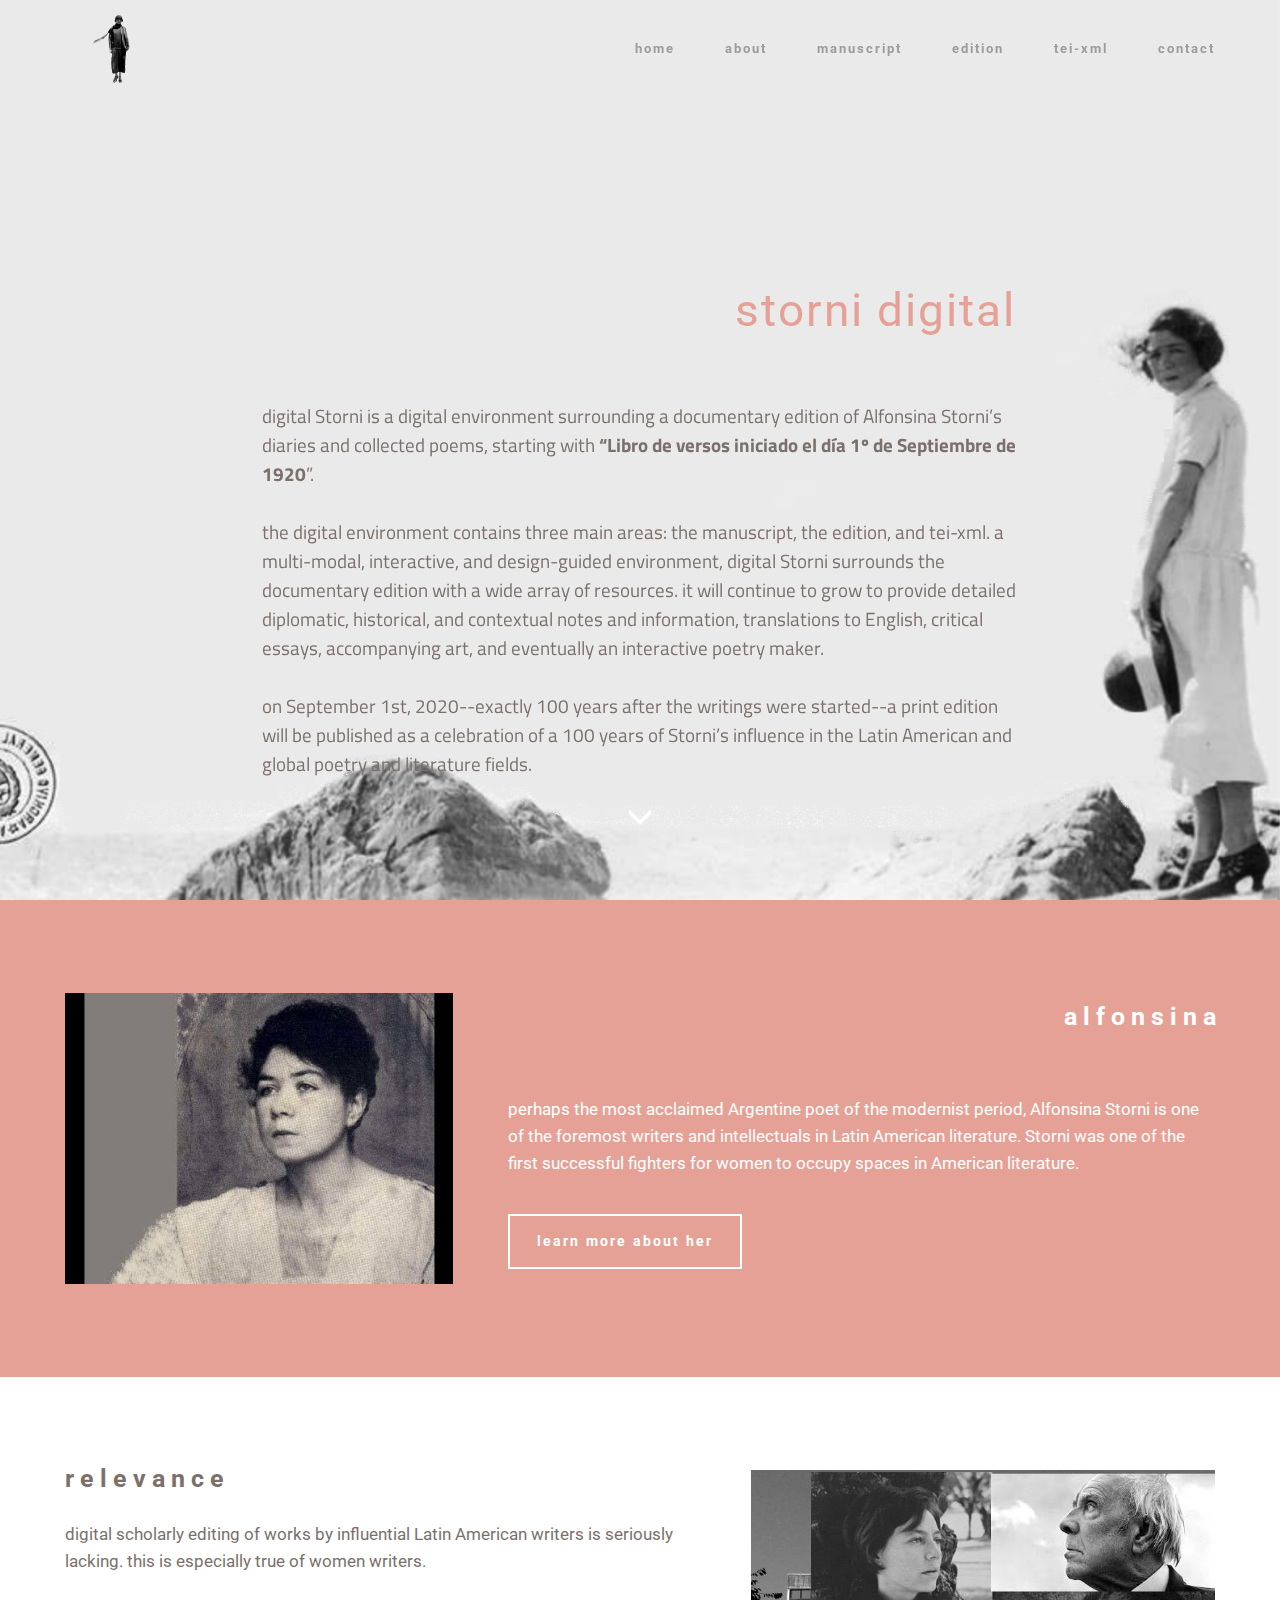
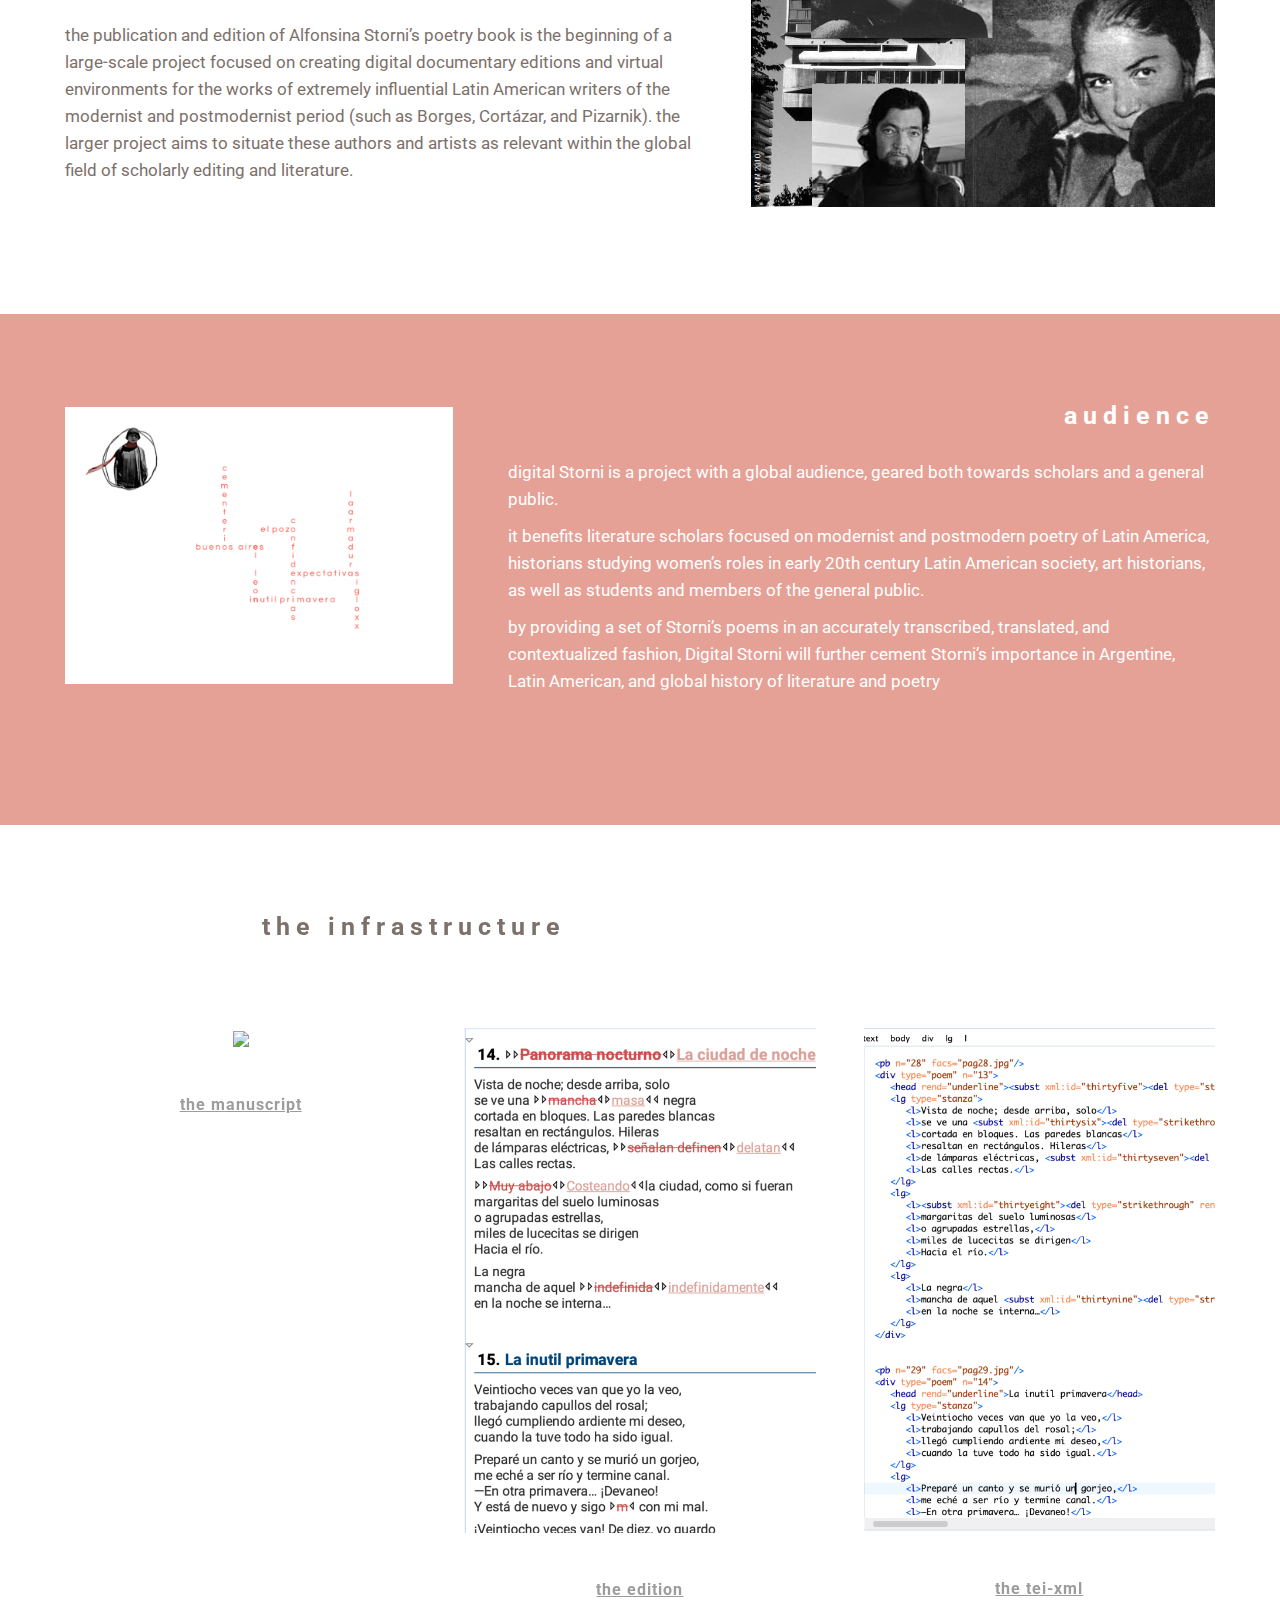
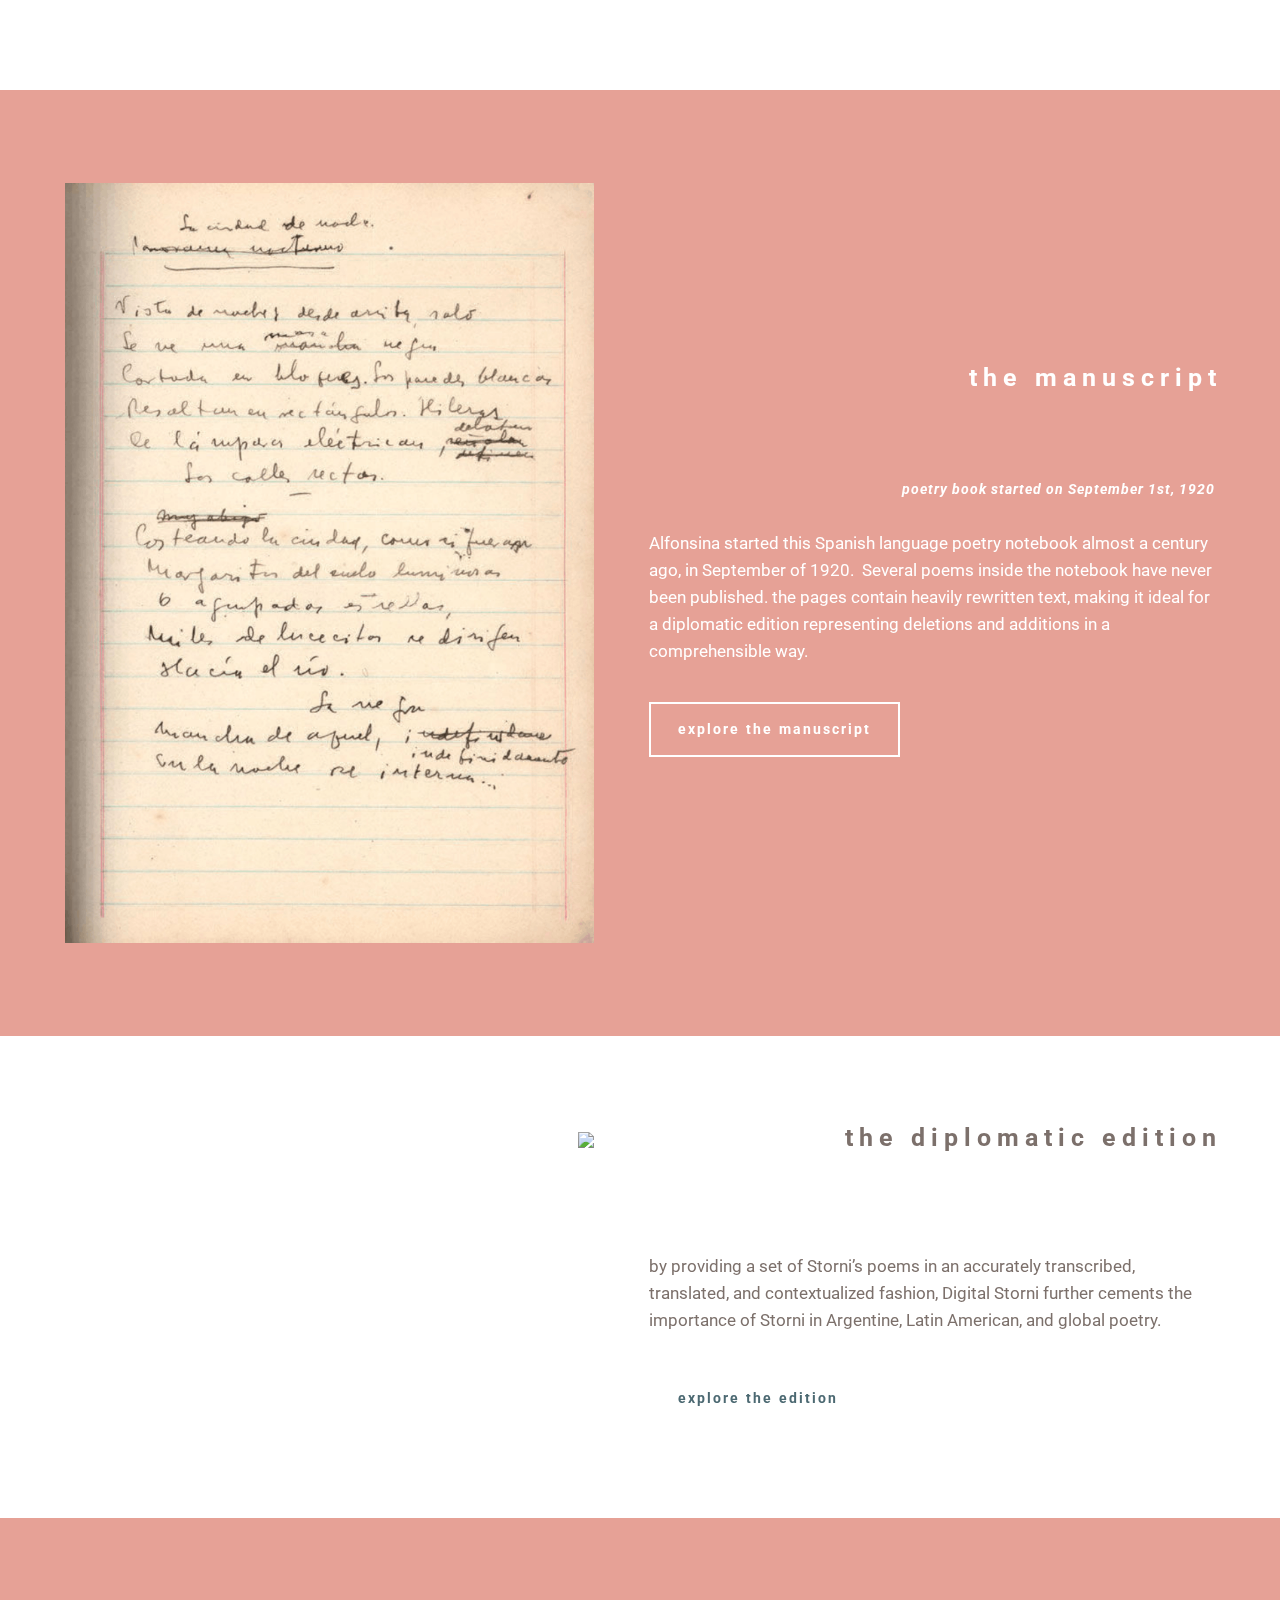
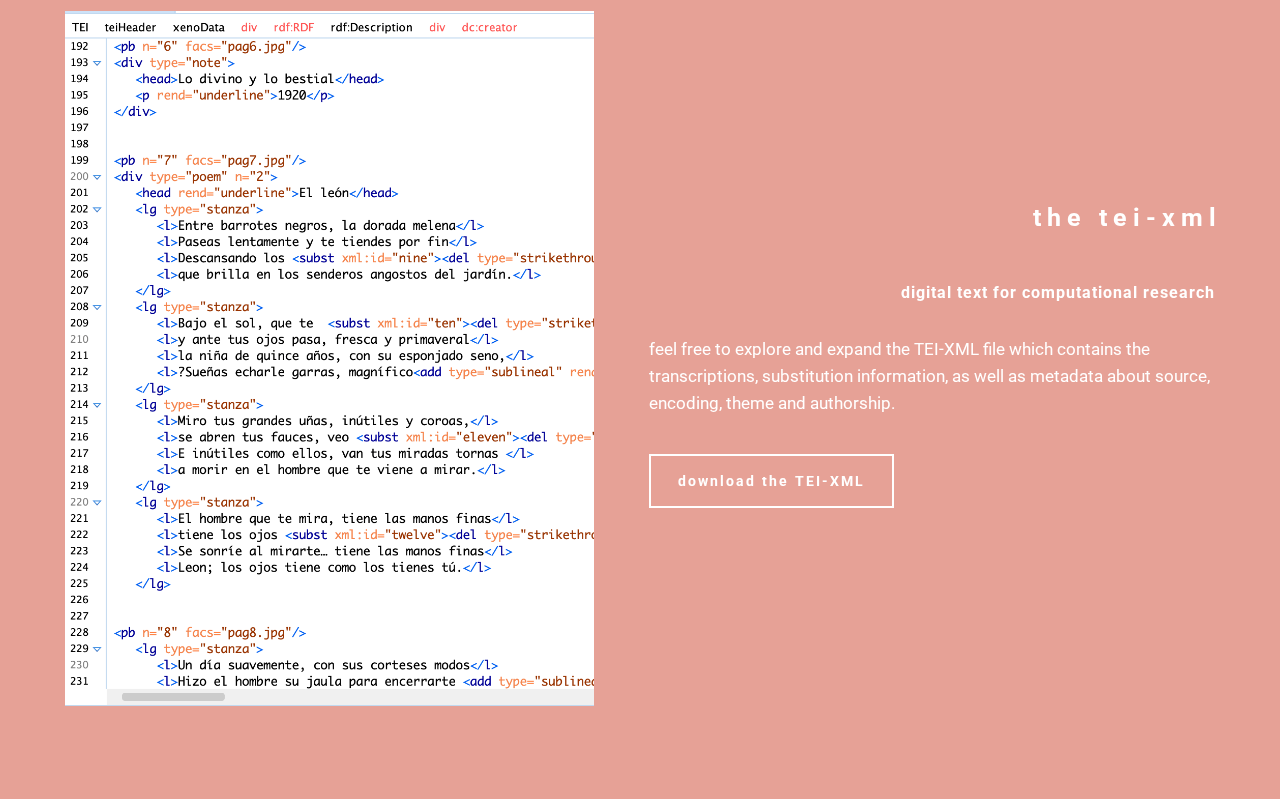
==== about.html @ 8b28a8a0 "create github pages" ====
<!DOCTYPE html>
<html  >
<head>
  <!-- Site made with Mobirise Website Builder v4.9.7, https://mobirise.com -->
  <meta charset="UTF-8">
  <meta http-equiv="X-UA-Compatible" content="IE=edge">
  <meta name="generator" content="Mobirise v4.9.7, mobirise.com">
  <meta name="viewport" content="width=device-width, initial-scale=1, minimum-scale=1">
  <link rel="shortcut icon" href="assets/images/alfonsina-2-2-2-171x128.png" type="image/x-icon">
  <meta name="description" content="about Digital Storni">
  
  <title>About</title>
  <link rel="stylesheet" href="https://fonts.googleapis.com/css?family=Roboto:700,400&subset=cyrillic,latin,greek,vietnamese">
  <link rel="stylesheet" href="assets/bootstrap/css/bootstrap.min.css">
  <link rel="stylesheet" href="assets/animatecss/animate.min.css">
  <link rel="stylesheet" href="assets/mobirise/css/style.css">
  <link rel="stylesheet" href="assets/mobirise/css/mbr-additional.css" type="text/css">
  
  
  
</head>
<body>
  <section class="mbr-navbar mbr-navbar--freeze mbr-navbar--absolute mbr-navbar--sticky mbr-navbar--auto-collapse mbr-navbar--transparent" id="menu-m" data-rv-view="54">
    <div class="mbr-navbar__section mbr-section">
        <div class="mbr-section__container container">
            <div class="mbr-navbar__container">
                <div class="mbr-navbar__column mbr-navbar__column--s mbr-navbar__brand">
                    <span class="mbr-navbar__brand-link mbr-brand mbr-brand--inline">
                        <span class="mbr-brand__logo"><a href="index.html"><img src="assets/images/alfonsina-2-2-2-171x128.png" class="mbr-navbar__brand-img mbr-brand__img" alt="Mobirise"></a></span>
                        <span class="mbr-brand__name"><a class="mbr-brand__name text-gray" href="index.html"></a></span>
                    </span>
                </div>
                <div class="mbr-navbar__hamburger mbr-hamburger"><span class="mbr-hamburger__line"></span></div>
                <div class="mbr-navbar__column mbr-navbar__menu">
                    <nav class="mbr-navbar__menu-box mbr-navbar__menu-box--inline-right">
                        <div class="mbr-navbar__column">
                            <ul class="mbr-navbar__items mbr-navbar__items--right float-left mbr-buttons mbr-buttons--freeze mbr-buttons--right btn-decorator mbr-buttons--active mbr-buttons--only-links"><li class="mbr-navbar__item"><a class="mbr-buttons__link btn text-gray" href="index.html">home</a></li><li class="mbr-navbar__item"><a class="mbr-buttons__link btn text-gray" href="about.html">about</a></li> <li class="mbr-navbar__item"><a class="mbr-buttons__link btn text-gray" href="manuscript.html">manuscript</a></li> <li class="mbr-navbar__item"><a class="mbr-buttons__link btn text-gray" href="edition.html">edition</a></li> <li class="mbr-navbar__item"><a class="mbr-buttons__link btn text-gray" href="tei.html">tei-xml</a></li> <li class="mbr-navbar__item"><a class="mbr-buttons__link btn text-gray" href="contact.html">contact</a></li></ul>                            
                            
                        </div>
                    </nav>
                </div>
            </div>
        </div>
    </div>
</section>

<section class="engine"><a href="https://mobirise.info/t">amp template</a></section><section class="mbr-box mbr-section mbr-section--relative mbr-section--fixed-size mbr-section--full-height mbr-section--bg-adapted mbr-parallax-background" id="header1-l" data-rv-view="56" style="background-image: url(assets/images/1other-1-1924x1108.png);">
    <div class="mbr-box__magnet mbr-box__magnet--sm-padding mbr-box__magnet--center-center mbr-after-navbar">
        
        <div class="mbr-box__container mbr-section__container container">
            <div class="mbr-box mbr-box--stretched"><div class="mbr-box__magnet mbr-box__magnet--center-center">
                <div class="row"><div class=" col-sm-8 col-sm-offset-2">
                    <div class="mbr-hero animated fadeInUp">
                        <h1 class="mbr-hero__text"><span style="font-weight: normal;">storni digital</span><br></h1>
                        <p class="mbr-hero__subtext"><br><br>digital Storni is a digital environment surrounding a documentary edition of Alfonsina Storni’s diaries and collected poems, starting with<strong> “Libro de versos iniciado el día 1º de Septiembre de 1920</strong>”. <br><br>the digital environment contains three main areas: the manuscript, the edition, and tei-xml. a multi-modal, interactive, and design-guided environment, digital Storni surrounds the documentary edition with a wide array of resources. it will continue to grow to provide detailed diplomatic, historical, and contextual notes and information, translations to English, critical essays, accompanying art, and eventually an interactive poetry maker.<br><br>on September 1st, 2020--exactly 100 years after the writings were started--a print edition will be published as a celebration of a 100 years of Storni’s influence in the Latin American and global poetry and literature fields.<br><br><br></p>
                    </div>
                    
                </div></div>
            </div></div>
        </div>
        <div class="mbr-arrow mbr-arrow--floating text-center">
            <div class="mbr-section__container container">
                <a class="mbr-arrow__link" href="#msg-box4-26"><i class="glyphicon glyphicon-menu-down"></i></a>
            </div>
        </div>
    </div>
</section>

<section class="mbr-section mbr-section--relative" id="msg-box4-26" data-rv-view="2650" style="background-color: rgb(230, 161, 150);">
    
    <div class="mbr-section__container mbr-section__container--isolated container" style="padding-top: 93px; padding-bottom: 93px;">
        <div class="row">
            <div class="mbr-box mbr-box--fixed mbr-box--adapted">
                <div class="mbr-box__magnet mbr-box__magnet--top-right mbr-section__left col-sm-6 image-size" style="width: 30%;">
                    <figure class="mbr-figure mbr-figure--adapted mbr-figure--caption-inside-bottom mbr-figure--full-width"><img src="assets/images/hqdefault-480x360.jpg" class="mbr-figure__img"></figure>
                </div>
                <div class="mbr-box__magnet mbr-class-mbr-box__magnet--center-left col-sm-6 content-size mbr-section__right">
                    <div class="mbr-section__container mbr-section__container--middle">
                        <div class="mbr-header mbr-header--auto-align mbr-header--wysiwyg">
                            <h3 class="mbr-header__text cut-letter-spacing">alfonsina</h3>
                            
                        </div>
                    </div>
                    <div class="mbr-section__container mbr-section__container--middle">
                        <div class="mbr-article mbr-article--auto-align mbr-article--wysiwyg"><p><br></p><p>perhaps the most acclaimed Argentine poet of the modernist period, Alfonsina Storni is one of the foremost writers and intellectuals in Latin American literature. Storni was one of the first successful fighters for women to occupy spaces in American literature.</p></div>
                    </div>
                    <div class="mbr-section__container">
                        <div class="mbr-buttons mbr-buttons--auto-align btn-inverse"><a class="mbr-buttons__btn btn btn-lg btn-default" href="alfonsina.html">learn more about her</a></div>
                    </div>
                </div>
                
            </div>
        </div>
    </div>
</section>

<section class="mbr-section mbr-section--relative" id="msg-box4-23" data-rv-view="2234" style="background-color: rgb(255, 255, 255);">
    
    <div class="mbr-section__container mbr-section__container--isolated container" style="padding-top: 93px; padding-bottom: 93px;">
        <div class="row">
            <div class="mbr-box mbr-box--fixed mbr-box--adapted">
                
                <div class="mbr-box__magnet mbr-class-mbr-box__magnet--center-left col-sm-6 content-size mbr-section__left">
                    <div class="mbr-section__container mbr-section__container--middle">
                        <div class="mbr-header mbr-header--auto-align mbr-header--wysiwyg">
                            <h3 class="mbr-header__text">relevance</h3>
                            
                        </div>
                    </div>
                    <div class="mbr-section__container mbr-section__container--middle">
                        <div class="mbr-article mbr-article--auto-align mbr-article--wysiwyg"><p>digital scholarly editing of works by influential Latin American writers is seriously lacking. this is especially true of women writers.<br></p><p><br></p><p>the publication and edition of Alfonsina Storni’s poetry book is the beginning of a large-scale project focused on creating digital documentary editions and virtual environments for the works of extremely influential Latin American writers of the modernist and postmodernist period (such as Borges, Cortázar, and Pizarnik). the larger project aims to situate these authors and artists as relevant within the global field of scholarly editing and literature.</p></div>
                    </div>
                    
                </div>
                <div class="mbr-box__magnet mbr-box__magnet--top-left mbr-section__right col-sm-6 image-size" style="width: 36%;">
                    <figure class="mbr-figure mbr-figure--adapted mbr-figure--caption-inside-bottom mbr-figure--full-width"><img src="assets/images/biblioteca-nacional-5-112-2-640x466.jpg" class="mbr-figure__img"></figure>
                </div>
            </div>
        </div>
    </div>
</section>

<section class="mbr-section mbr-section--relative" id="msg-box4-24" data-rv-view="2261" style="background-color: rgb(230, 161, 150);">
    
    <div class="mbr-section__container mbr-section__container--isolated container" style="padding-top: 93px; padding-bottom: 93px;">
        <div class="row">
            <div class="mbr-box mbr-box--fixed mbr-box--adapted">
                <div class="mbr-box__magnet mbr-box__magnet--top-right mbr-section__left col-sm-6 image-size" style="width: 30%;">
                    <figure class="mbr-figure mbr-figure--adapted mbr-figure--caption-inside-bottom mbr-figure--full-width"><img src="assets/images/crosswords-small-1014x725.png" class="mbr-figure__img"></figure>
                </div>
                <div class="mbr-box__magnet mbr-class-mbr-box__magnet--center-left col-sm-6 content-size mbr-section__right">
                    <div class="mbr-section__container mbr-section__container--middle">
                        <div class="mbr-header mbr-header--auto-align mbr-header--wysiwyg">
                            <h3 class="mbr-header__text">audience</h3>
                            
                        </div>
                    </div>
                    <div class="mbr-section__container mbr-section__container--middle">
                        <div class="mbr-article mbr-article--auto-align mbr-article--wysiwyg"><p>digital Storni is a project with a global audience, geared both towards scholars and a general public. &nbsp;</p><p>it benefits literature scholars focused on modernist and postmodern poetry of Latin America, historians studying women’s roles in early 20th century Latin American society, art historians, as well as students and members of the general public.</p><p>by providing a set of Storni’s poems in an accurately transcribed, translated, and contextualized fashion, Digital Storni will further cement Storni’s importance in Argentine, Latin American, and global history of literature and poetry</p></div>
                    </div>
                    
                </div>
                
            </div>
        </div>
    </div>
</section>

<section class="mbr-section" id="header3-25" data-rv-view="2360">
    <div class="mbr-section__container container mbr-section__container--isolated">
        <div class="mbr-header mbr-header--wysiwyg row">
            <div class="col-sm-8 col-sm-offset-2">
                <h3 class="mbr-header__text">the infrastructure</h3>
                
            </div>
        </div>
    </div>
</section>

<section class="mbr-section mbr-section--relative mbr-section--fixed-size" id="features1-12" data-rv-view="389" style="background-color: rgb(255, 255, 255);">
    
    
    <div class="mbr-section__container container mbr-section__container--std-top-padding" style="padding-top: 0px;">
        <div class="mbr-section__row row">
            <div class="mbr-section__col col-xs-12 col-sm-4">
                <div class="mbr-section__container mbr-section__container--center mbr-section__container--middle">
                    <figure class="mbr-figure"><img src="assets/images/pag-28-600x861.jpg" class="mbr-figure__img"></figure>
                </div>
                <div class="mbr-section__container mbr-section__container--last" style="padding-bottom: 93px;">
                    <div class="mbr-header mbr-header--reduce mbr-header--center mbr-header--wysiwyg">
                        <h3 class="mbr-header__text"><a href="manuscript.html" class="text-gray">the manuscript</a></h3>
                    </div>
                </div>
                
                
            </div>
            <div class="mbr-section__col col-xs-12 col-sm-4">
                <div class="mbr-section__container mbr-section__container--center mbr-section__container--middle">
                    <figure class="mbr-figure"><img src="assets/images/edition-600x863.png" class="mbr-figure__img"></figure>
                </div>
                <div class="mbr-section__container mbr-section__container--last" style="padding-bottom: 93px;">
                    <div class="mbr-header mbr-header--reduce mbr-header--center mbr-header--wysiwyg">
                        <h3 class="mbr-header__text"><a href="edition.html" class="text-gray">the edition</a></h3>
                    </div>
                </div>
                
                
            </div>
            
            <div class="mbr-section__col col-xs-12 col-sm-4">
                <div class="mbr-section__container mbr-section__container--center mbr-section__container--middle">
                    <figure class="mbr-figure"><img src="assets/images/tei-xml-600x860.png" class="mbr-figure__img"></figure>
                </div>
                <div class="mbr-section__container mbr-section__container--last" style="padding-bottom: 93px;">
                    <div class="mbr-header mbr-header--reduce mbr-header--center mbr-header--wysiwyg">
                        <h3 class="mbr-header__text"><a href="tei.html" class="text-gray">the tei-xml</a></h3>
                    </div>
                </div>
                
                
            </div>
            
            
            
            
            
        </div>
    </div>
</section>

<section class="mbr-section mbr-section--relative" id="msg-box4-p" data-rv-view="90" style="background-color: rgb(230, 161, 150);">
    
    <div class="mbr-section__container mbr-section__container--isolated container" style="padding-top: 93px; padding-bottom: 93px;">
        <div class="row">
            <div class="mbr-box mbr-box--fixed mbr-box--adapted">
                <div class="mbr-box__magnet mbr-box__magnet--top-right mbr-section__left col-sm-6 image-size" style="width: 49%;">
                    <figure class="mbr-figure mbr-figure--adapted mbr-figure--caption-inside-bottom mbr-figure--full-width"><img src="assets/images/manuscript-702x1008.png" class="mbr-figure__img"></figure>
                </div>
                <div class="mbr-box__magnet mbr-class-mbr-box__magnet--center-left col-sm-6 content-size mbr-section__right">
                    <div class="mbr-section__container mbr-section__container--middle">
                        <div class="mbr-header mbr-header--auto-align mbr-header--wysiwyg">
                            <h3 class="mbr-header__text cut-letter-spacing">the manuscript<br><br><br></h3>
                            <p class="mbr-header__subtext"><strong>poetry book started on September 1st, 1920</strong></p>
                        </div>
                    </div>
                    <div class="mbr-section__container mbr-section__container--middle">
                        <div class="mbr-article mbr-article--auto-align mbr-article--wysiwyg"><p>Alfonsina started this Spanish language poetry notebook almost a century ago, in September of 1920. &nbsp;Several poems inside the notebook have never been published. the pages contain heavily rewritten text, making it ideal for a diplomatic edition representing deletions and additions in a comprehensible way.</p></div>
                    </div>
                    <div class="mbr-section__container">
                        <div class="mbr-buttons mbr-buttons--auto-align btn-inverse"><a class="mbr-buttons__btn btn btn-lg btn-default" href="manuscript.html">explore the manuscript</a></div>
                    </div>
                </div>
                
            </div>
        </div>
    </div>
</section>

<section class="mbr-section mbr-section--relative" id="msg-box4-r" data-rv-view="94" style="background-color: rgb(255, 255, 255);">
    
    <div class="mbr-section__container mbr-section__container--isolated container" style="padding-top: 93px; padding-bottom: 93px;">
        <div class="row">
            <div class="mbr-box mbr-box--fixed mbr-box--adapted">
                <div class="mbr-box__magnet mbr-box__magnet--top-right mbr-section__left col-sm-6 image-size" style="width: 49%;">
                    <figure class="mbr-figure mbr-figure--adapted mbr-figure--caption-inside-bottom mbr-figure--full-width"><img src="assets/images/screen-shot-2019-10-16-at-4.08.11-pm-908x1216.png" class="mbr-figure__img"></figure>
                </div>
                <div class="mbr-box__magnet mbr-class-mbr-box__magnet--center-left col-sm-6 content-size mbr-section__right">
                    <div class="mbr-section__container mbr-section__container--middle">
                        <div class="mbr-header mbr-header--auto-align mbr-header--wysiwyg">
                            <h3 class="mbr-header__text cut-letter-spacing">the diplomatic edition<br><br></h3>
                            <p class="mbr-header__subtext"><strong>a diplomatic transcription of the journal</strong></p>
                        </div>
                    </div>
                    <div class="mbr-section__container mbr-section__container--middle">
                        <div class="mbr-article mbr-article--auto-align mbr-article--wysiwyg"><p>by providing a set of Storni’s poems in an
accurately transcribed, translated, and
contextualized fashion, Digital Storni further cements the importance of Storni in Argentine, Latin
American, and global poetry.</p></div>
                    </div>
                    <div class="mbr-section__container">
                        <div class="mbr-buttons mbr-buttons--auto-align btn-inverse"><a class="mbr-buttons__btn btn btn-lg btn-link" href="edition.html">explore the edition</a></div>
                    </div>
                </div>
                
            </div>
        </div>
    </div>
</section>

<section class="mbr-section mbr-section--relative" id="msg-box4-u" data-rv-view="101" style="background-color: rgb(230, 161, 150);">
    
    <div class="mbr-section__container mbr-section__container--isolated container" style="padding-top: 93px; padding-bottom: 93px;">
        <div class="row">
            <div class="mbr-box mbr-box--fixed mbr-box--adapted">
                <div class="mbr-box__magnet mbr-box__magnet--top-right mbr-section__left col-sm-6 image-size" style="width: 49%;">
                    <figure class="mbr-figure mbr-figure--adapted mbr-figure--caption-inside-bottom mbr-figure--full-width"><img src="assets/images/screen-shot-2019-10-16-at-4.08.50-pm-1040x1366.png" class="mbr-figure__img"></figure>
                </div>
                <div class="mbr-box__magnet mbr-class-mbr-box__magnet--center-left col-sm-6 content-size mbr-section__right">
                    <div class="mbr-section__container mbr-section__container--middle">
                        <div class="mbr-header mbr-header--auto-align mbr-header--wysiwyg">
                            <h3 class="mbr-header__text cut-letter-spacing">the tei-xml<br><br></h3>
                            <p class="mbr-header__subtext"><span style="font-size: 16px; font-style: normal;"><strong>digital text for computational research</strong></span></p>
                        </div>
                    </div>
                    <div class="mbr-section__container mbr-section__container--middle">
                        <div class="mbr-article mbr-article--auto-align mbr-article--wysiwyg"><p>feel free to explore and expand the TEI-XML file which contains the transcriptions, substitution information, as well as metadata about source, encoding, theme and authorship.</p></div>
                    </div>
                    <div class="mbr-section__container">
                        <div class="mbr-buttons mbr-buttons--auto-align btn-inverse"><a class="mbr-buttons__btn btn btn-lg btn-default" href="assets/files/TEI-XML.docx">download the TEI-XML</a></div>
                    </div>
                </div>
                
            </div>
        </div>
    </div>
</section>


  <script src="assets/web/assets/jquery/jquery.min.js"></script>
  <script src="assets/bootstrap/js/bootstrap.min.js"></script>
  <script src="assets/smooth-scroll/smooth-scroll.js"></script>
  <script src="assets/jarallax/jarallax.js"></script>
  <script src="assets/mobirise/js/script.js"></script>
  
  
</body>
</html>
---- assets/mobirise/css/style.css ----
.is-builder .animated {
  -webkit-animation-name: none !important;
  animation-name: none !important;
}
html {
  position: relative;
  min-height: 100%;
}
.mbr-embedded-video {
  position: relative;
}
.mbr-background-video,
.mbr-background-video-preview {
  bottom: 0;
  left: 0;
  overflow: hidden;
  position: absolute;
  right: 0;
  top: 0;
}
.mbr-parallax-background,
.mbr-background {
  background-attachment: fixed !important;
  background-position: 50% 0;
  background-repeat: no-repeat;
  background-size: cover !important;
}
.mbr-hidden-scrollbar .mbr-parallax-background {
  background-size: auto 130%;
}
.mobile .mbr-parallax-background {
  background-attachment: scroll !important;
}
.mbr-background {
  background-attachment: scroll !important;
}
.mbr-navbar {
  position: relative;
  width: 100%;
}
.mbr-navbar:before {
  content: "";
  display: block;
}
.mbr-navbar__brand-link:after,
.mbr-navbar__brand-img {
  max-height: 74px;
  height: 100%;
}
.mbr-navbar:before,
.mbr-navbar__container {
  height: 98px;
}
.mbr-navbar--ss .mbr-navbar__brand-link:after,
.mbr-navbar--ss .mbr-navbar__brand-img {
  height: 74px;
}
.mbr-navbar--ss:before,
.mbr-navbar--ss .mbr-navbar__container {
  height: 98px;
}
.mbr-navbar--xs .mbr-navbar__brand-link:after,
.mbr-navbar--xs .mbr-navbar__brand-img {
  height: 32px;
}
.mbr-navbar--xs:before,
.mbr-navbar--xs .mbr-navbar__container {
  height: 56px;
}
.mbr-navbar--s .mbr-navbar__brand-link:after,
.mbr-navbar--s .mbr-navbar__brand-img {
  height: 48px;
}
.mbr-navbar--s:before,
.mbr-navbar--s .mbr-navbar__container {
  height: 72px;
}
.mbr-navbar--m .mbr-navbar__brand-link:after,
.mbr-navbar--m .mbr-navbar__brand-img {
  height: 64px;
}
.mbr-navbar--m:before,
.mbr-navbar--m .mbr-navbar__container {
  height: 88px;
}
.mbr-navbar--l .mbr-navbar__brand-link:after,
.mbr-navbar--l .mbr-navbar__brand-img {
  height: 96px;
}
.mbr-navbar--l:before,
.mbr-navbar--l .mbr-navbar__container {
  height: 120px;
}
.mbr-navbar--xl .mbr-navbar__brand-link:after,
.mbr-navbar--xl .mbr-navbar__brand-img {
  height: 128px;
}
.mbr-navbar--xl:before,
.mbr-navbar--xl .mbr-navbar__container {
  height: 152px;
}
.mbr-navbar--short .mbr-navbar__brand-link:after,
.mbr-navbar--short .mbr-navbar__brand-img {
  height: 40px;
}
.mbr-navbar--short .mbr-brand__logo .mbr-iconfont{
  font-size: 40px;
}
.mbr-navbar--short:before,
.mbr-navbar--short .mbr-navbar__container {
  height: 64px;
}
.mbr-navbar--short .mbr-navbar__container {
  padding: 12px 0;
}
@media (max-width: 767px) {
  .mbr-navbar--short .mbr-navbar__brand-link:after,
  .mbr-navbar--short .mbr-navbar__brand-img {
    height: 31px;
  }
  .mbr-navbar--short:before,
  .mbr-navbar--short .mbr-navbar__container {
    height: 45px;
  }
  .mbr-navbar--short .mbr-navbar__container {
    padding: 7px 0;
  }
}
.mbr-navbar__brand-img {
  position: relative;
}
.mbr-navbar__brand-img,
.mbr-navbar__container,
.mbr-navbar__section {
  -webkit-transition: all 300ms ease-in-out 0s;
  -o-transition: all 300ms ease-in-out 0s;
  transition: all 300ms ease-in-out 0s;
}
.mbr-navbar__section {
  background: #2c2c2c;
  height: auto;
  position: absolute;
  top: 0;
  width: 100%;
  z-index: 1000;
}
.mbr-navbar__container {
  display: table;
  padding: 12px 0;
  width: 100%;
}
.mbr-navbar__menu-box {
  display: table;
  width: 100%;
}
.mbr-navbar__menu-box--inline-left,
.mbr-navbar__menu-box--inline-center,
.mbr-navbar__menu-box--inline-right {
  display: block;
  text-align: left;
}
.mbr-navbar__menu-box--inline-center {
  text-align: center;
}
.mbr-navbar__menu-box--inline-right {
  text-align: right;
}
.mbr-navbar__column {
  display: table-cell;
  vertical-align: middle;
}
.mbr-navbar__column--xxs {
  width: 1%;
}
.mbr-navbar__column--xs {
  width: 10%;
}
.mbr-navbar__column--s {
  width: 20%;
}
.mbr-navbar__column--m {
  width: 30%;
}
.mbr-navbar__column--l {
  width: 40%;
}
.mbr-navbar__column--xl {
  width: 50%;
}
.mbr-navbar__menu-box--inline-left .mbr-navbar__column,
.mbr-navbar__menu-box--inline-center .mbr-navbar__column,
.mbr-navbar__menu-box--inline-right .mbr-navbar__column {
  display: inline-block;
}
.mbr-navbar__items {
  float: left;
  padding-left: 0px;
  position: relative;
  left: -20px;
}
.mbr-navbar__items--right {
  float: right;
  left: 0;
}
.float-left {
  float: left;
}
.mbr-navbar__item {
  display: block;
  float: left;
  position: relative;
}
.mbr-navbar__hamburger {
  display: none;
  margin-top: -11px;
  position: absolute;
  right: 0;
  top: 50%;
  z-index: 10000;
}
.mbr-navbar--collapsed .mbr-navbar__container {
  position: relative;
}
.mbr-navbar--collapsed .mbr-navbar__column {
  display: block;
  width: 100%;
}
.mbr-navbar--collapsed .mbr-navbar__items--right {
  padding-top: 13px;
}
.mbr-navbar--collapsed .mbr-navbar__menu {
  background: rgba(0, 0, 0, 0.9);
  display: none;
  height: 100%;
  left: 0;
  position: fixed;
  top: 0;
  width: 100%;
  z-index: 9999;
}
.mbr-navbar--collapsed .mbr-navbar__menu-box {
  display: table-cell;
  vertical-align: middle;
}
.mbr-navbar--collapsed .mbr-navbar__items {
  float: none;
}
.mbr-navbar--collapsed .mbr-navbar__item {
  float: none;
}
.mbr-navbar--collapsed .mbr-navbar__hamburger {
  display: block;
}
.mbr-navbar--collapsed.mbr-navbar--open .mbr-navbar__menu {
  display: table;
}
.mbr-navbar--collapsed.mbr-navbar--open:not(.mbr-navbar--sticky) .mbr-navbar__section {
  background: none;
  position: fixed;
}
.mbr-navbar--collapsed.mbr-navbar--open .mbr-navbar__brand {
  visibility: hidden;
}
.mbr-navbar--collapsed.mbr-navbar--sticky.mbr-navbar--open .mbr-navbar__brand {
  visibility: visible;
}
.mbr-navbar--collapsed.mbr-navbar--open .mbr-navbar__brand-img,
.mbr-navbar--collapsed.mbr-navbar--open .mbr-navbar__container {
  -webkit-transition: none;
  -o-transition: none;
  transition: none;
}
.mbr-navbar--freeze.mbr-navbar--collapsed.mbr-navbar--open .mbr-navbar__hamburger,
.mbr-navbar--freeze.mbr-navbar--collapsed.mbr-navbar--open .mbr-navbar__hamburger:hover {
  color: #fff !important;
}
.mbr-navbar--sticky .mbr-navbar__section {
  position: fixed;
}
.mbr-navbar--absolute {
  position: absolute;
}
/* fix for popup menu conflict */
@media (max-width: 480px) {
  .mbr-navbar--absolute.mbr-navbar[id^=menu-] {
    position: absolute;
  }
}
.mbr-navbar--transparent .mbr-navbar__section {
  background: none;
}
.mbr-navbar--stuck .mbr-navbar__section,
.mbr-navbar--relative .mbr-navbar__section {
  background: #2c2c2c;
}
@media (max-width: 991px) {
  .mbr-navbar--auto-collapse .mbr-navbar__container {
    position: relative;
  }
  .mbr-navbar--auto-collapse .mbr-navbar__column {
    display: block;
    width: 100%;
  }
  .mbr-navbar__column {
    max-height: 100vh;
    overflow-x: hidden;
    overflow-y:auto;
  }
  .mbr-navbar__column::-webkit-scrollbar {
    display:none;
  }
  .mbr-navbar--auto-collapse .mbr-navbar__items--right {
    padding-top: 13px;
  }
  .mbr-navbar--auto-collapse .mbr-navbar__menu {
    background: rgba(0, 0, 0, 0.9);
    display: none;
    height: 100%;
    left: 0;
    position: fixed;
    top: 0;
    width: 100%;
    z-index: 9999;
  }
  .mbr-navbar--auto-collapse .mbr-navbar__menu-box {
    display: table-cell;
    vertical-align: middle;
  }
  .mbr-navbar--auto-collapse .mbr-navbar__items {
    float: none;
  }
  .mbr-navbar--auto-collapse .mbr-navbar__item {
    float: none;
  }
  .mbr-navbar--auto-collapse .mbr-navbar__hamburger {
    display: block;
  }
  .mbr-navbar--auto-collapse.mbr-navbar--open .mbr-navbar__menu {
    display: table;
  }
  .mbr-navbar--auto-collapse.mbr-navbar--open:not(.mbr-navbar--sticky) .mbr-navbar__section {
    background: none;
    position: fixed;
  }
  .mbr-navbar--auto-collapse.mbr-navbar--open .mbr-navbar__brand {
    visibility: hidden;
  }
  .mbr-navbar--auto-collapse.mbr-navbar--sticky.mbr-navbar--open .mbr-navbar__brand {
    visibility: visible;
  }
  .mbr-navbar--auto-collapse.mbr-navbar--open .mbr-navbar__brand-img,
  .mbr-navbar--auto-collapse.mbr-navbar--open .mbr-navbar__container {
    -webkit-transition: none;
    -o-transition: none;
    transition: none;
  }
}
.mbr-after-navbar:before {
  content: "";
  display: block;
  height: 98px;
}
.mbr-hamburger {
  cursor: pointer;
  height: 23px;
  width: 30px;
}
.mbr-hamburger:focus {
  outline: none;
}
.mbr-hamburger__line,
.mbr-hamburger__line:before,
.mbr-hamburger__line:after {
  content: "";
  position: absolute;
  display: block;
  height: 1px;
  cursor: pointer;
}
.mbr-hamburger__line,
.mbr-hamburger__line:before,
.mbr-hamburger__line:after {
  width: 30px;
  border-bottom: 5px solid;
  top: 9px;
}
.mbr-hamburger__line:before {
  top: -9px;
}
.mbr-hamburger__line:after {
  top: 9px;
}
.mbr-hamburger__line,
.mbr-hamburger__line:before,
.mbr-hamburger__line:after {
  -webkit-transition: all 300ms ease-in-out;
  transition: all 300ms ease-in-out;
}
.mbr-hamburger--open .mbr-hamburger__line {
  border-color: transparent;
}
.mbr-hamburger--open .mbr-hamburger__line:before,
.mbr-hamburger--open .mbr-hamburger__line:after {
  top: 0;
}
.mbr-hamburger--open .mbr-hamburger__line:before {
  -ms-transform: rotate(45deg);
  -webkit-transform: rotate(45deg);
  transform: rotate(45deg);
}
.mbr-hamburger--open .mbr-hamburger__line:after {
  top: 10px;
  -ms-transform: translatey(-10px) rotate(-45deg);
  -webkit-transform: translatey(-10px) rotate(-45deg);
  transform: translatey(-10px) rotate(-45deg);
}
@media (max-width: 767px) {
  .mbr-hamburger {
    height: 23px;
    width: 27px;
  }
  .mbr-hamburger__line,
  .mbr-hamburger__line:before,
  .mbr-hamburger__line:after {
    width: 27px;
    border-bottom: 4px solid;
    top: 9px;
  }
  .mbr-hamburger__line:before {
    top: -9px;
  }
  .mbr-hamburger__line:after {
    top: 9px;
  }
}

.navbar-dropdown .hamburger-icon {
  content: "";
  width: 16px;
  -webkit-box-shadow: 0 -6px 0 1px,0 0 0 1px,0 6px 0 1px;
  -moz-box-shadow: 0 -6px 0 1px,0 0 0 1px,0 6px 0 1px;
  box-shadow: 0 -6px 0 1px,0 0 0 1px,0 6px 0 1px;
}

.mbr-brand {
  display: block;
  float: left;
  position: relative;
}
.mbr-brand,
.mbr-brand:hover {
  text-decoration: none;
}
.mbr-brand__name {
  display: block;
  font-weight: bold;
  margin-top: 5px;
  text-align: center;
}
.mbr-brand__name,
.mbr-brand__name:hover {
  text-decoration: none;
}
.mbr-brand--inline {
  display: table;
}
.mbr-brand--inline:after {
  content: "";
  display: table-cell;
  width: 1px;
}
.mbr-brand--inline .mbr-brand__logo,
.mbr-brand--inline .mbr-brand__name {
  display: table-cell;
  vertical-align: middle;
}
.mbr-brand--inline .mbr-brand__logo {
  padding-right: 10px;
}
.mbr-brand--inline .mbr-brand__name {
  margin: 0;
  text-align: left;
}
.mbr-form {
  display: table;
  margin-top: -13px;
  position: relative;
  top: 14px;
  /* width: 100%; */
}
.mbr-form__left,
.mbr-form__right {
  display: table-cell;
  vertical-align: top;
}
.mbr-form__left {
  padding-right: 3px;
}
.mbr-form__right {
  width: 1px;
}
@media (max-width: 530px) {
  .mbr-form {
    display: block;
    margin-top: -27px;
    position: relative;
    top: 26px;
  }
  .mbr-form__left,
  .mbr-form__right {
    display: block;
  }
  .mbr-form__left {
    margin-bottom: 12px;
    padding-right: 0;
  }
  .mbr-form__right {
    width: 100%;
  }
}
.mbr-section {
  padding: 0 20px;
}
.mbr-section--no-padding {
  padding: 0;
}
.mbr-section--relative {
  position: relative;
}
.mbr-section--fixed-size {
  overflow: hidden;
}
.mbr-section--full-height {
  height: 100vh;
}
.mbr-section--full-height.mbr-after-navbar:before {
  display: none;
}
.mbr-section--bg-adapted {
  background-attachment: scroll;
  background-position: 50% 0;
  background-repeat: no-repeat;
  background-size: cover;
}
.mbr-section--gray {
  background-color: #444444;
}
.mbr-section--light-gray {
  background-color: #f0f0f0;
}
.mbr-section--dark-gray {
  background-color: #3c3c3c;
}
.mbr-section__container {
  padding: 0;
  position: relative;
  z-index: 3;
}
.mbr-section__container--center {
  text-align: center;
}
.mbr-section__container--std-padding {
  padding: 93px 0;
}
.mbr-section__container--std-top-padding {
  padding-top: 93px;
}
.mbr-section__container--std-bot-padding {
  padding-bottom: 93px;
}
.mbr-section__container--sm-padding {
  padding: 41px 0;
}
.mbr-section__container--sm-top-padding {
  padding-top: 41px;
}
.mbr-section__container--sm-bot-padding {
  padding-bottom: 41px;
}
.mbr-section__container--isolated {
  padding-bottom: 93px;
  padding-top: 93px;
}
.mbr-section__container--first {
  padding-top: 93px;
  padding-bottom: 41px;
}
.mbr-section__container--middle {
  padding-bottom: 41px;
}
.mbr-section__container--last {
  padding-bottom: 93px;
}
.mbr-section__row {
  margin-left: -24px;
  margin-right: -24px;
}
.mbr-section__col {
  overflow: hidden;
  padding-left: 24px;
  padding-right: 24px;
}
.mbr-section__left {
  padding-right: 40px;
}
.mbr-section__right {
  padding-left: 15px;
}
.mbr-section__header {
  line-height: 1.5em;
  margin: -10px 0 0;
  text-align: center;
}
@media (min-width: 768px) {
  .mbr-section--short-paddings .mbr-section__container--std-padding {
    padding: 59px 0;
  }
  .mbr-section--short-paddings .mbr-section__container--std-top-padding {
    padding-top: 59px;
  }
  .mbr-section--short-paddings .mbr-section__container--std-bot-padding {
    padding-bottom: 59px;
  }
  .mbr-section--short-paddings .mbr-section__container--sm-padding {
    padding: 41px 0;
  }
  .mbr-section--short-paddings .mbr-section__container--sm-top-padding {
    padding-top: 41px;
  }
  .mbr-section--short-paddings .mbr-section__container--sm-bot-padding {
    padding-bottom: 41px;
  }
  .mbr-section--short-paddings .mbr-section__container--isolated {
    padding-bottom: 59px;
    padding-top: 59px;
  }
  .mbr-section--short-paddings .mbr-section__container--first {
    padding-top: 59px;
    padding-bottom: 41px;
  }
  .mbr-section--short-paddings .mbr-section__container--middle {
    padding-bottom: 41px;
  }
  .mbr-section--short-paddings .mbr-section__container--last {
    padding-bottom: 59px;
  }
}
@media (max-width: 767px) {
  .mbr-section__left {
    padding-right: 15px;
  }
  .mbr-section__right {
    padding-left: 15px;
    padding-top: 51px;
  }
}
.mbr-arrow {
  bottom: 71px;
  left: 0;
  line-height: 1px;
  padding: 0 20px;
  position: absolute;
  width: 100%;
  z-index: 3;
}
.mbr-arrow__link {
  display: inline-block;
  font-size: 26px;
}
.mbr-arrow__link,
.mbr-arrow__link:hover,
.mbr-arrow__link:focus {
  color: #fff;
}
.mbr-arrow--floating .mbr-arrow__link {
  -webkit-animation: floating-arrow 1.6s infinite ease-in-out 0s;
  -o-animation: floating-arrow 1.6s infinite ease-in-out 0s;
  animation: floating-arrow 1.6s infinite ease-in-out 0s;
}
@-webkit-keyframes floating-arrow {
  from {
    -webkit-transform: translateY(0);
    transform: translateY(0);
  }
  65% {
    -webkit-transform: translateY(11px);
    transform: translateY(11px);
  }
  to {
    -webkit-transform: translateY(0);
    transform: translateY(0);
  }
}
@-o-keyframes floating-arrow {
  from {
    -webkit-transform: translateY(0);
    transform: translateY(0);
  }
  65% {
    -webkit-transform: translateY(11px);
    transform: translateY(11px);
  }
  to {
    -webkit-transform: translateY(0);
    transform: translateY(0);
  }
}
@keyframes floating-arrow {
  from {
    -webkit-transform: translateY(0);
    transform: translateY(0);
  }
  65% {
    -webkit-transform: translateY(11px);
    transform: translateY(11px);
  }
  to {
    -webkit-transform: translateY(0);
    transform: translateY(0);
  }
}
.mbr-arrow--dark .mbr-arrow__link,
.mbr-arrow--dark .mbr-arrow__link:hover,
.mbr-arrow--dark .mbr-arrow__link:focus {
  color: #252525;
}
@media (max-width: 767px) {
  .mbr-arrow {
    bottom: 41px;
  }
}
@media (max-width: 320px) {
  .mbr-arrow {
    bottom: 21px;
    text-align: center;
  }
}
@media all and (device-width: 320px) and (device-height: 568px) and (orientation: portrait) {
  .mbr-arrow {
    bottom: 31px;
  }
}
.mbr-box {
  display: table;
  width: 100%;
}
.mbr-box--fixed {
  table-layout: fixed;
}
.mbr-box--stretched {
  height: 100%;
}
.mbr-box__magnet {
  display: table-cell;
  float: none;
  height: 100%;
  margin-bottom: 0;
  margin-top: 0;
  text-align: center;
  vertical-align: middle;
}
.mbr-box__magnet--sm-padding {
  padding: 41px 0;
}
.mbr-box__magnet--top-left,
.mbr-box__magnet--top-center,
.mbr-box__magnet--top-right {
  vertical-align: top;
}
.mbr-box__magnet--bottom-left,
.mbr-box__magnet--bottom-center,
.mbr-box__magnet--bottom-right {
  vertical-align: bottom;
}
.mbr-box__magnet--top-left,
.mbr-box__magnet--center-left,
.mbr-box__magnet--bottom-left {
  text-align: left;
}
.mbr-box__magnet--top-right,
.mbr-box__magnet--center-right,
.mbr-box__magnet--bottom-right {
  text-align: right;
}
.mbr-box__container {
  height: 50%;
}
@media (max-width: 767px) {
  .mbr-box__container {
    height: 100%;
  }
  .mbr-box--adapted {
    display: block;
  }
  .mbr-box--adapted > .mbr-box__magnet {
    display: block;
    height: auto;
  }
}
.mbr-overlay {
  background: #222;
  bottom: 0;
  left: 0;
  position: absolute;
  right: 0;
  top: 0;
  z-index: 2;
}
.mbr-google-map__marker {
  color: #252525;
  display: none;
  margin: 0;
}
.mbr-google-map--loaded .mbr-google-map__marker {
  display: block;
}
.mbr-hero {
  color: #fff;
  position: relative;
}
.mbr-hero__text {
  font-size: 46px;
  font-weight: bold;
  left: -2px;
  letter-spacing: 2px;
  line-height: 50px;
  margin: -18px 0 1px 0;
  padding-bottom: 41px;
  position: relative;
  top: 8px;
}
.mbr-hero__subtext {
  font-size: 21px;
  line-height: 29px;
  margin: -32px 0 3px 0;
  padding: 0 0 41px 0;
  position: relative;
  top: 6px;
}
.mbr-figure {
  display: inline-block;
  /*line-height: 1px;*/
  margin: 0;
  max-width: 100%;
  overflow: hidden;
  position: relative;
}
.mbr-figure--no-bg {
  background: none;
}
.mbr-figure--full-width {
  display: block;
  width: 100%;
}
.mbr-figure.mbr-after-navbar:before {
  display: none;
}
.mbr-figure--full-width iframe,
.mbr-figure--full-width .mbr-figure__img,
.mbr-figure--full-width .mbr-figure__map {
  width: 100%;
}
.mbr-figure iframe,
.mbr-figure__img,
.mbr-figure__map {
  max-width: 100%;
}
@-webkit-keyframes mapCircleLoading {
  from {
    -webkit-transform: rotate(0deg);
  }
  to {
    -webkit-transform: rotate(359deg);
  }
}
@keyframes mapCircleLoading {
  from {
    transform: rotate(0deg);
  }
  to {
    transform: rotate(359deg);
  }
}
.mbr-figure__map {
  height: 400px;
  position: relative;
}
.mbr-figure__map--short {
  height: 300px;
}
.mbr-figure__map iframe {
  height: 100%;
  width: 100%;
}
.mbr-figure__map [data-state-details] {
  color: #6b6763;
  font-family: "Roboto", Helvetica, Arial, sans-serif;
  height: 1.5em;
  margin-top: -0.75em;
  padding-left: 20px;
  padding-right: 20px;
  position: absolute;
  text-align: center;
  top: 50%;
  width: 100%;
}
.mbr-figure__map[data-state] {
  background: #e9e5dc;
}
.mbr-figure__map[data-state="loading"] [data-state-details] {
  display: none;
}
.mbr-figure__map[data-state="loading"]::after {
  content: "";
  -webkit-animation: mapCircleLoading .6s infinite linear;
  animation: mapCircleLoading .6s infinite linear;
  border-radius: 50%;
  border: 6px rgba(255, 255, 255, 0.35) solid;
  border-top-color: #fff;
  height: 40px;
  left: 50%;
  margin-left: -20px;
  margin-top: -20px;
  position: absolute;
  top: 50%;
  width: 40px;
}
.mbr-figure__caption {
  background: rgba(0, 0, 0, 0.5);
  bottom: 0;
  color: #fff;
  display: block;
  font-size: 17px;
  left: 0;
  line-height: 1.3em;
  min-height: 53px;
  padding: 17px 20px;
  position: absolute;
  text-align: left;
  width: 100%;
}
.mbr-figure__caption--no-padding {
  padding: 17px 0;
}
.mbr-figure--wysiwyg .mbr-figure__caption a,
.mbr-figure--wysiwyg .mbr-figure__caption a:hover {
  color: inherit;
  text-decoration: underline;
}
.mbr-figure--caption-inside-top .mbr-figure__caption {
  bottom: auto;
  top: 0;
}
.mbr-figure--caption-outside-top .mbr-figure__caption,
.mbr-figure--caption-outside-bottom .mbr-figure__caption {
  background: none;
  position: relative;
}
.mbr-figure--no-bg.mbr-figure--caption-outside-top .mbr-figure__caption,
.mbr-figure--no-bg.mbr-figure--caption-outside-bottom .mbr-figure__caption {
  color: #252525;
}
.mbr-figure--no-bg.mbr-figure--caption-outside-top .mbr-figure__caption {
  margin-top: -3px;
  padding-top: 0;
}
.mbr-figure--no-bg.mbr-figure--caption-outside-bottom .mbr-figure__caption {
  margin-top: -2px;
  padding-bottom: 0;
  top: 2px;
}
.mbr-figure__caption--std-grid {
  background: none;
  z-index: 2;
  overflow: hidden;
}
.mbr-figure__caption--std-grid:before {
  bottom: 0;
  content: "";
  position: absolute;
  top: 0;
  width: 200%;
  z-index: -1;
  margin-left: -50%;
}
.mbr-figure--caption-inside-top .mbr-figure__caption--std-grid:before,
.mbr-figure--caption-inside-bottom .mbr-figure__caption--std-grid:before {
  background: rgba(0, 0, 0, 0.6);
}
.mbr-figure__caption-small {
  color: #ccc;
  display: block;
  font-size: 14px;
  line-height: 1.3em;
}
.mbr-figure--no-bg.mbr-figure--caption-outside-top .mbr-figure__caption-small,
.mbr-figure--no-bg.mbr-figure--caption-outside-bottom .mbr-figure__caption-small {
  color: #777;
}
@media (max-width: 767px) {
  .mbr-figure--adapted {
    display: block;
    width: 100%;
  }
  .mbr-figure--adapted iframe,
  .mbr-figure--adapted .mbr-figure__img,
  .mbr-figure--adapted .mbr-figure__map {
    width: 100%;
  }
  .mbr-figure--caption-inside-top .mbr-figure__caption,
  .mbr-figure--caption-inside-bottom .mbr-figure__caption {
    background: none;
    position: relative;
  }
  .mbr-figure--caption-inside-top .mbr-figure__caption--std-grid:before,
  .mbr-figure--caption-inside-bottom .mbr-figure__caption--std-grid:before {
    display: none;
  }
}
.mbr-reviews {
  list-style: none;
  margin: 0 -15px;
  padding: 3px 0 0 0;
}
.mbr-reviews__item {
  position: relative;
  margin-top: 39px;
}
.mbr-reviews__text {
  background: #fafafa;
  border-radius: 3px;
  border: 1px solid #ededed;
  color: #777;
  font-size: 16px;
  line-height: 26px;
  padding: 20px;
  position: relative;
}
.mbr-reviews__text:before {
  -webkit-transform: rotate(45deg);
  -ms-transform: rotate(45deg);
  -o-transform: rotate(45deg);
  transform: rotate(45deg);
  width: 14px;
  height: 14px;
  background-color: #fafafa;
  border-color: #ededed;
  border-style: none solid solid none;
  border-width: 0 1px 1px 0;
  bottom: -8px;
  content: "";
  display: block;
  left: 50px;
  position: absolute;
}
.mbr-reviews__p {
  margin: 0;
}
.mbr-reviews__author {
  margin-top: 30px;
  padding-left: 102px;
  position: relative;
}
.mbr-reviews__author--short {
  margin-top: 27px;
  padding-left: 32px;
}
.mbr-reviews__author-img {
  width: 50px;
  height: 50px;
  border-radius: 50%;
  left: 33px;
  position: absolute;
  top: 0;
}
.mbr-reviews__author-name {
  color: #777;
  font-size: 14px;
  font-weight: bold;
  position: relative;
  top: -3px;
}
.mbr-reviews__author-bio {
  color: #999;
  font-size: 12px;
}
@media (max-width: 767px) {
  .mbr-reviews__author {
    padding-bottom: 32px;
  }
  .mbr-reviews__author--short {
    padding-bottom: 1px;
  }
}
@media (min-width: 768px) and (max-width: 991px) {
  .mbr-reviews__item:nth-of-type(2n+1) {
    clear: left;
  }
}
@media (min-width: 992px) {
  .mbr-reviews__item:nth-of-type(3n+1) {
    clear: left;
  }
}
@media (max-width: 991px) {
  .mbr-header--reduce .mbr-header__text {
    padding-top: 1em;
    margin-top: -1em;
  }
}
.mbr-header {
  margin-top: -20px;
  padding: 0;
  position: relative;
  text-align: left;
  top: 10px;
}
.mbr-header--std-padding {
  padding-bottom: 41px;
}
.mbr-header--center {
  text-align: center;
}
.mbr-header__text {
  display: block;
  font-size: 25px;
  font-weight: bold;
  letter-spacing: 6px;
  line-height: 1.5em;
  margin: 0;
}
.mbr-header__subtext {
  color: #777;
  font-size: 14px;
  font-style: italic;
  letter-spacing: 1px;
  margin: 8px 0 7px 0;
}
.mbr-header--inline {
  margin-top: 0;
  padding: 41px 0 28px 0;
  top: 0;
}
.mbr-header--inline .mbr-header__text {
  letter-spacing: 4px;
  line-height: 1em;
  margin: 15px 0 0 0;
}
@media (max-width: 767px) {
  .mbr-header--inline {
    padding: 47px 0 38px 0;
  }
  .mbr-header--inline .mbr-header__text {
    display: block;
    margin: 0 0 38px 0;
  }
  .mbr-header--auto-align .mbr-header__text,
  .mbr-header--auto-align .mbr-header__subtext {
    left: 0;
    text-align: center !important;
  }
}
@media (min-width: 768px) {
  .mbr-header--reduce {
    margin-top: -5px;
    top: 2px;
  }
  .mbr-header--reduce .mbr-header__text {
    font-size: 16px;
    letter-spacing: 1px;
    line-height: 1.1em;
    padding-top: 0.4em;
    margin-top: -0.4em;
  }
}
.mbr-social-icons__icon {
  -webkit-transition: all 0.2s ease-in-out 0s;
  -o-transition: all 0.2s ease-in-out 0s;
  transition: all 0.2s ease-in-out 0s;
  color: #fff;
  cursor: pointer;
  display: inline-block;
  font-size: 29px;
  height: 56px;
  line-height: 61px;
  margin: 0 10px 13px 0;
  position: relative;
  text-align: center;
  width: 56px;
}
.mbr-social-icons__icon:hover {
  color: #fff;
}
.mbr-social-icons--style-1 .mbr-social-icons__icon:hover {
  background: #252525 !important;
}
.mbr-contacts {
  color: #9c9c9c;
  font-size: 14px;
  line-height: 1.7em;
  padding: 45px 0 46px;
}
.mbr-contacts__img {
  max-width: 100%;
  margin: 6px 0 5px 40px;
}
.mbr-contacts__img--left {
  margin-left: 0;
}
.mbr-contacts__text {
  margin: 0;
}
.mbr-contacts__header {
  color: #fff;
  font-size: 14px;
  letter-spacing: 1px;
  margin-bottom: 20px;
  margin-top: 3px;
}
.mbr-contacts__list {
  list-style: none;
  margin: 0;
  padding: 0;
}
@media (max-width: 767px) {
  .mbr-contacts__img {
    margin-bottom: 10px;
  }
  .mbr-contacts__header {
    margin-top: 20px;
    margin-bottom: 10px;
  }
  .mbr-contacts__column {
    margin-top: 37px;
  }
}
.mbr-footer {
  color: #9c9c9c;
  font-size: 13px;
  letter-spacing: 1px;
  line-height: 1.5em;
  padding: 37px 0 39px;
  word-spacing: 1px;
}
.mbr-footer__copyright {
  margin: 0;
}
.mbr-buttons {
  margin: -26px 0 13px 0;
  position: relative;
  text-align: left;
  top: 26px;
}
.mbr-buttons__btn,
.mbr-buttons__link {
  margin: 0 10px 13px 0;
}
.mbr-buttons__btn,
.mbr-buttons__link,
.mbr-buttons__btn:hover,
.mbr-buttons__link:hover {
  text-decoration: none;
}
.mbr-buttons--top {
  top: 44px;
  margin-top: -62px;
}
.mbr-buttons--no-offset {
  margin-top: 0;
  top: 0;
}
.mbr-buttons--only-links {
  left: -20px;
}
.mbr-buttons--center {
  left: 5px;
  text-align: center;
}
.mbr-buttons--center.mbr-buttons--only-links {
  left: 0;
}
.mbr-buttons--right {
  text-align: right;
}
.mbr-buttons--right .mbr-buttons__btn,
.mbr-buttons--right .mbr-buttons__link {
  margin: 0 0 13px 10px;
}
.mbr-buttons--right.mbr-buttons--only-links {
  left: 20px;
}
.mbr-buttons--activated {
  left: 5px;
  text-align: center;
}
.mbr-buttons--activated .mbr-buttons__btn,
.mbr-buttons--activated .mbr-buttons__link {
  margin-left: 0;
  margin-right: 0;
}
.mbr-buttons--activated .mbr-buttons__link {
  font-size: 25px;
  padding: 10px 30px 2px;
}
.mbr-buttons--activated .mbr-buttons__btn {
  font-size: 15px;
  margin-top: 9px;
  padding: 15px 30px;
}
.mbr-buttons--freeze.mbr-buttons--activated .mbr-buttons__link {
  font-size: 25px !important;
}
.mbr-buttons--freeze.mbr-buttons--activated .mbr-buttons__link,
.mbr-buttons--freeze.mbr-buttons--activated .mbr-buttons__link:hover {
  color: #fff !important;
}
.mbr-buttons--freeze.mbr-buttons--activated .mbr-buttons__btn {
  font-size: 15px !important;
}
@media (max-width: 991px) {
  .mbr-buttons {
    top: 0;
  }
  form:not(.mbr-form) .mbr-buttons {
    top: 26px;
  }
  .mbr-buttons:first-child {
    margin-top: 0;
  }
  .mbr-buttons--active {
    left: 5px;
    text-align: center;
  }
  .mbr-buttons--active .mbr-buttons__btn,
  .mbr-buttons--active .mbr-buttons__link {
    margin-left: 0;
    margin-right: 0;
  }
  .mbr-buttons--right.mbr-buttons--only-links {
    left: 0;
  }
  .mbr-buttons--active .mbr-buttons__link {
    font-size: 25px;
    padding: 10px 30px 2px;
  }
  .mbr-buttons--active .mbr-buttons__btn {
    font-size: 15px;
    margin-top: 9px;
    padding: 15px 30px;
  }
  .mbr-buttons--freeze.mbr-buttons--active .mbr-buttons__link {
    font-size: 25px !important;
  }
  .mbr-buttons--freeze.mbr-buttons--active .mbr-buttons__link,
  .mbr-buttons--freeze.mbr-buttons--active .mbr-buttons__link:hover {
    color: #fff !important;
  }
  .mbr-buttons--freeze.mbr-buttons--active .mbr-buttons__btn {
    font-size: 15px !important;
  }
}
@media (max-width: 767px) {
  .mbr-buttons--auto-align {
    left: 5px;
    margin-top: -26px;
    text-align: center;
    top: 26px;
  }
  .mbr-buttons--auto-align.mbr-buttons--only-links {
    left: 0;
  }
}
@media (max-width: 530px) {
  .mbr-buttons {
    left: 0;
  }
  .mbr-buttons__btn,
  .mbr-buttons__link,
  .mbr-buttons--right .mbr-buttons__btn,
  .mbr-buttons--right .mbr-buttons__link {
    display: inline-block;
    margin: 0 0 13px 0;
    text-align: center;
    width: 100%;
  }
  .mbr-buttons--activated .mbr-buttons__btn,
  .mbr-buttons--activated .mbr-buttons__link,
  .mbr-buttons--active .mbr-buttons__btn,
  .mbr-buttons--active .mbr-buttons__link {
    width: auto;
  }
  .mbr-buttons--activated .mbr-buttons__btn,
  .mbr-buttons--active .mbr-buttons__btn {
    margin-top: 9px;
  }
}
.mbr-article {
  color: #777;
  font-size: 17px;
  line-height: 27px;
  text-align: left;
  position: relative;
  margin-top: -21px;
  top: 14px;
}
.mbr-article--wysiwyg h1,
.mbr-article--wysiwyg h2,
.mbr-article--wysiwyg h3,
.mbr-article--wysiwyg h4,
.mbr-article--wysiwyg h5,
.mbr-article--wysiwyg h6 {
  color: #252525;
  display: block;
  font-weight: bold;
  line-height: 1.3em;
  text-align: left;
}
.mbr-article--wysiwyg h1 {
  font-size: 27px;
  letter-spacing: 3px;
}
.mbr-article--wysiwyg h2 {
  font-size: 23px;
  letter-spacing: 2px;
}
.mbr-article--wysiwyg h3 {
  font-size: 19px;
  letter-spacing: 1px;
}
.mbr-article--wysiwyg h4 {
  font-size: 14px;
}
.mbr-article--wysiwyg h5 {
  font-size: 11px;
}
.mbr-article--wysiwyg h6 {
  font-size: 10px;
}
.mbr-article--wysiwyg p,
.mbr-article--wysiwyg ul,
.mbr-article--wysiwyg ol,
.mbr-article--wysiwyg blockquote {
  margin: 0 0 10px 0;
}
.mbr-article--wysiwyg blockquote {
  font-size: 17px;
  border-color: #f97352;
}
@media (max-width: 767px) {
  .mbr-article--auto-align.mbr-article--wysiwyg p,
  .mbr-article--auto-align {
    text-align: left !important;
  }
}
.social-likes__counter {
  -webkit-transition: all 0.2s ease-in-out 0s;
  -o-transition: all 0.2s ease-in-out 0s;
  transition: all 0.2s ease-in-out 0s;
  background: #3c3c3c;
  border-radius: 23px;
  font-size: 12px;
  height: 23px;
  line-height: 24px;
  min-width: 23px;
  padding: 0 5px;
  position: absolute;
  right: -7px;
  text-align: center;
  top: -7px;
}
.social-likes__counter_empty {
  display: none;
}
.social-likes_style-1 .social-likes__icon:hover {
  background: #252525 !important;
}
.social-likes_style-1 .social-likes__icon:hover .social-likes__counter {
  background: #f97352;
}
.social-likes_style-2 .social-likes__icon {
  background: #252525;
}
.social-likes_style-2 .social-likes__counter {
  background: #f97352;
}
.social-likes_style-2 .social-likes__icon:hover .social-likes__counter {
  background: #3c3c3c;
}
.mbr-plan {
  padding-bottom: 41px;
  padding-left: 1px;
  padding-right: 0;
  position: relative;
}
.mbr-plan--first,
.mbr-plan:first-child {
  padding-left: 0;
}
.mbr-plan--last,
.mbr-plan:last-child {
  padding-bottom: 93px;
}
.mbr-plan__box {
  background: #fff;
}
.mbr-plan__header {
  background: #444;
  overflow: hidden;
  padding: 20px 15px;
  color: #fff;
}
.mbr-plan__number {
  border-bottom: 1px dotted #ddd;
  color: #333;
  font-size: 80px;
  line-height: 0;
  margin: 0px 10px;
  padding: 41px 0;
  text-align: center;
  margin-bottom: 41px;
}
.mbr-plan__details {
  padding-bottom: 41px;
}
.mbr-plan__details ul,
.mbr-plan__list {
  list-style: none;
  margin: 0;
  padding: 0;
}
.mbr-plan__details ul {
  text-align: center;
}
.mbr-plan__details li,
.mbr-plan__item {
  line-height: 40px;
  padding: 0 15px;
}
.mbr-plan__item {
  text-align: center;
}
.mbr-plan__buttons {
  overflow: hidden;
  padding: 0 15px 41px;
}
.mbr-plan--favorite {
  margin-right: -1px;
  margin-top: -30px;
  padding-left: 0;
  top: 15px;
  z-index: 5;
}
.mbr-plan--favorite .mbr-plan__number:before {
  content: "";
  display: block;
  height: 15px;
}
.mbr-plan--favorite .mbr-plan__box {
  padding-bottom: 15px;
  box-shadow: 0px 0px 20px 5px rgba(0, 0, 0, 0.1);
}
.mbr-plan--primary .mbr-plan__header {
  background: #4c6972;
}
.mbr-plan--success .mbr-plan__header {
  background: #7ac673;
}
.mbr-plan--info .mbr-plan__header {
  background: #27aae0;
}
.mbr-plan--warning .mbr-plan__header {
  background: #faaf40;
}
.mbr-plan--danger .mbr-plan__header {
  background: #f97352;
}
@media (max-width: 767px) {
  .mbr-plan,
  .mbr-plan--first,
  .mbr-plan:first-child {
    padding-left: 15px;
    padding-right: 15px;
  }
  .mbr-plan__number {
    font-size: 79px;
  }
  .mbr-plan__details {
    font-size: 17px;
  }
  .mbr-plan--favorite {
    margin: 0;
    top: 0;
  }
}
.mbr-number {
  display: inline-block;
  margin-top: -0.12em;
}
.mbr-number__num {
  display: inline-table;
  height: 1em;
}
.mbr-number__group {
  display: table-cell;
  font-weight: bold;
  position: relative;
  vertical-align: middle;
}
.mbr-number__left {
  display: none;
  font-size: 0.34em;
  line-height: 0;
  padding: 0px 5px;
  vertical-align: super;
}
.mbr-number__right {
  display: none;
  font-size: 0.25em;
  padding: 0px 5px;
  vertical-align: middle;
  white-space: nowrap;
}
.mbr-number__caption {
  display: block;
  font-size: 0.19em;
  line-height: 1em;
  opacity: 0.5;
  padding-top: 0.5em;
  text-align: center;
}
.mbr-number--price .mbr-number__value {
  padding-right: 0.28em;
}
.mbr-number--price .mbr-number__left {
  display: inline;
}
.mbr-number--short-price .mbr-number__left,
.mbr-number--short-price .mbr-number__right {
  display: inline;
}
.mbr-number--short-price .mbr-number__caption {
  display: none;
}
.mbr-number--inverse-price .mbr-number__group {
  top: 0.1em;
}
.mbr-number--inverse-price .mbr-number__left {
  display: none;
}
.mbr-number--inverse-price .mbr-number__value {
  padding-left: 0.28em;
}
.mbr-number--inverse-price .mbr-number__right {
  display: inline;
}


/* iconfont default styling */
/* for buttons */
.mbr-iconfont.mbr-iconfont-btn,
.mbr-buttons__btn .mbr-iconfont{ /* depricated, used only for compatibility */
  padding-right: 0.3em;
  font-size: 2em;
  line-height: 0.4em;
  vertical-align: text-bottom;
  position: relative;
  top: -0.1em;
  text-decoration:none;
}

/* menu links */
.mbr-iconfont.mbr-iconfont-btn-parent,
.mbr-buttons__link .mbr-iconfont{ /* depricated, used only for compatibility */
  padding-right: 0.3em;
  font-size: 1.5em;
  position: relative;
  top: -0.2em;
  vertical-align:middle
}

/* msg-box4 */
.mbr-iconfont.mbr-iconfont-msg-box4,
.mbr-iconfont.mbr-iconfont-msg-box5{
  font-size: 357px;
  text-decoration:none;
  color:#FFFFFF;
}


/*menu logo */
.mbr-iconfont.mbr-iconfont-menu,
.mbr-iconfont.mbr-iconfont-ext__menu{
  font-size: 74px;
  text-decoration:none;
  color:#FFFFFF;
}

/* contacts1 */
.mbr-iconfont.mbr-iconfont-contacts1{
  font-size: 119px;
  text-decoration:none;
  color:#9C9C9C;
}

.mbr-iconfont.mbr-iconfont-features1{
  font-size: 250px; /* ~ image.height */
  text-decoration:none;
}

@media (max-width: 768px) {
  .image-size{
    width: 100% !important;
  }
  .content-size{
    width: 100%;
  }
}

.form-control {
  /* background: #eef2f7;
  padding:1rem; */
}

.align-center {
  text-align: center;
}

.col, .col-12, .col-auto {
  position: relative;
  width: 100%;
  min-height: 1px;
  padding-left: 15px;
  padding-right: 15px;
}

.col {
  -ms-flex-preferred-size: 0;
  flex-basis: 0;
  -ms-flex-positive: 1;
  flex-grow: 1;
  max-width: 100%;
}

.col-auto {
  -ms-flex: 0 0 auto;
  flex: 0 0 auto;
  width: auto;
  max-width: none;
}

form a.btn {
  margin:0;
}

.mx-auto {
  margin: 0 auto;
}

section.custom-form .container,
section.form .container {
  display:flex;
}

.form-row {
  display:flex;
  flex-wrap: wrap;
  margin: 0 -15px;
}.engine {
	position: absolute;
	text-indent: -2400px;
	text-align: center;
	padding: 0;
	top: 0;
	left: -2400px;
}
---- assets/mobirise/css/mbr-additional.css ----
@import url(https://fonts.googleapis.com/css?family=Slabo+27px);
@import url(https://fonts.googleapis.com/css?family=Titillium+Web:400,300,700);

#header4-n H1 {
  color: #e6a196;
  text-align: left;
}
#header4-n P {
  color: #d14841;
  font-size: 48px;
  text-align: left;
}
#header4-n .btn {
  font-size: 12px;
}
#header4-n SPAN {
  color: #e6a196;
  font-size: 80px;
}
#menu-m .mbr-brand__name {
  font-size: 16px;
}
#menu-m.mbr-navbar--stuck .mbr-navbar__section {
  background: #efefef;
}
#menu-m .mbr-navbar__hamburger {
  color: #efefef;
}
#menu-m .mbr-brand__name a SPAN {
  font-family: 'Slabo 27px', serif;
}

#header3-11 H3 {
  color: #7c706b;
  text-align: left;
}
#menu-m .mbr-brand__name {
  font-size: 16px;
}
#menu-m.mbr-navbar--stuck .mbr-navbar__section {
  background: #efefef;
}
#menu-m .mbr-navbar__hamburger {
  color: #efefef;
}
#menu-m .mbr-brand__name a SPAN {
  font-family: 'Slabo 27px', serif;
}


#menu-m .mbr-brand__name {
  font-size: 16px;
}
#menu-m.mbr-navbar--stuck .mbr-navbar__section {
  background: #efefef;
}
#menu-m .mbr-navbar__hamburger {
  color: #efefef;
}
#menu-m .mbr-brand__name a SPAN {
  font-family: 'Slabo 27px', serif;
}
#header1-l P {
  font-size: 19px;
  color: #7c706b;
  text-align: left;
  font-family: 'Titillium Web', sans-serif;
}
#header1-l H1 {
  color: #b8312f;
  text-align: right;
}
#header1-l SPAN {
  font-size: 46px;
  color: #e6a196;
}
#msg-box4-26 .mbr-header__text {
  color: #ffffff;
  text-align: right;
}
#msg-box4-26 .mbr-header__subtext {
  color: #ffffff;
}
#msg-box4-26 .mbr-article {
  color: #ffffff;
}
#msg-box4-23 .mbr-header__text {
  color: #7c706b;
  text-align: left;
}
#msg-box4-23 .mbr-header__subtext {
  color: #ffffff;
}
#msg-box4-23 .mbr-article {
  color: #ffffff;
}
#msg-box4-23 .mbr-article P {
  color: #7c706b;
  text-align: left;
}
#msg-box4-24 .mbr-header__text {
  color: #ffffff;
  text-align: right;
}
#msg-box4-24 .mbr-header__subtext {
  color: #ffffff;
  text-align: right;
}
#msg-box4-24 .mbr-article {
  color: #ffffff;
}
#msg-box4-24 .mbr-header__subtext B {
  font-size: 16px;
}
#msg-box4-24 .mbr-article P {
  text-align: left;
}
#header3-25 H3 {
  color: #7c706b;
}
#features1-12 .mbr-section__col .mbr-header__text {
  color: #cccccc;
}
#msg-box4-p .mbr-header__text {
  color: #ffffff;
  text-align: right;
}
#msg-box4-p .mbr-header__subtext {
  color: #ffffff;
  text-align: right;
}
#msg-box4-p .mbr-article {
  color: #ffffff;
}
#msg-box4-p .mbr-header__subtext B {
  font-size: 16px;
}
#msg-box4-r .mbr-header__text {
  color: #7c706b;
  text-align: right;
}
#msg-box4-r .mbr-header__subtext {
  color: #ffffff;
  text-align: right;
}
#msg-box4-r .mbr-article {
  color: #ffffff;
}
#msg-box4-r .mbr-header__subtext B {
  font-size: 16px;
  color: #7c706b;
}
#msg-box4-r .mbr-article P {
  color: #7c706b;
}
#msg-box4-u .mbr-header__text {
  color: #ffffff;
  text-align: right;
}
#msg-box4-u .mbr-header__subtext {
  color: #ffffff;
  text-align: right;
}
#msg-box4-u .mbr-article {
  color: #ffffff;
}
#msg-box4-u .mbr-header__subtext B {
  font-size: 16px;
}

#header3-11 H3 {
  color: #7c706b;
  text-align: left;
}
#msg-box4-5 .mbr-header__text {
  color: #ffffff;
  text-align: right;
}
#msg-box4-5 .mbr-header__subtext {
  color: #ffffff;
}
#msg-box4-5 .mbr-article {
  color: #ffffff;
}
#msg-box4-13 .mbr-header__text {
  color: #7c706b;
}
#msg-box4-13 .mbr-header__subtext {
  color: #ffffff;
}
#msg-box4-13 .mbr-article {
  color: #ffffff;
}
#msg-box4-13 .mbr-article P {
  color: #7c706b;
}
#menu-m .mbr-brand__name {
  font-size: 16px;
}
#menu-m.mbr-navbar--stuck .mbr-navbar__section {
  background: #efefef;
}
#menu-m .mbr-navbar__hamburger {
  color: #efefef;
}
#menu-m .mbr-brand__name a SPAN {
  font-family: 'Slabo 27px', serif;
}

#header3-11 H3 {
  color: #7c706b;
  text-align: left;
}
#msg-box3-1y .mbr-header .mbr-header__text {
  text-align: center;
}
#msg-box3-1y .mbr-header .mbr-header__subtext {
  text-align: center;
}
#msg-box3-1y .mbr-article P {
  color: #efefef;
}
#header3-1u H3 {
  color: #7c706b;
}
#msg-box4-5 .mbr-header__text {
  color: #ffffff;
  text-align: right;
}
#msg-box4-5 .mbr-header__subtext {
  color: #ffffff;
}
#msg-box4-5 .mbr-article {
  color: #ffffff;
}
#msg-box4-5 .mbr-article P {
  font-size: 16px;
}
#header3-1v H3 {
  text-align: left;
  color: #7c706b;
}
#msg-box4-20 .mbr-header__text {
  color: #ffffff;
  text-align: right;
}
#msg-box4-20 .mbr-header__subtext {
  color: #ffffff;
}
#msg-box4-20 .mbr-article {
  color: #ffffff;
}
#msg-box4-20 .mbr-article P {
  font-size: 16px;
}
#menu-m .mbr-brand__name {
  font-size: 16px;
}
#menu-m.mbr-navbar--stuck .mbr-navbar__section {
  background: #efefef;
}
#menu-m .mbr-navbar__hamburger {
  color: #efefef;
}
#menu-m .mbr-brand__name a SPAN {
  font-family: 'Slabo 27px', serif;
}

#msg-box4-9 .mbr-header__text {
  color: #ffffff;
}
#msg-box4-9 .mbr-header__subtext {
  color: #ffffff;
}
#msg-box4-9 .mbr-article {
  color: #ffffff;
}
#msg-box4-b .mbr-header__text {
  color: #ffffff;
}
#msg-box4-b .mbr-header__subtext {
  color: #ffffff;
}
#msg-box4-b .mbr-article {
  color: #ffffff;
}
#msg-box4-b .mbr-article P {
  color: #7c706b;
}
#menu-m .mbr-brand__name {
  font-size: 16px;
}
#menu-m.mbr-navbar--stuck .mbr-navbar__section {
  background: #efefef;
}
#menu-m .mbr-navbar__hamburger {
  color: #efefef;
}
#menu-m .mbr-brand__name a SPAN {
  font-family: 'Slabo 27px', serif;
}

#menu-27 .mbr-brand__name {
  font-size: 16px;
}
#menu-27.mbr-navbar--stuck .mbr-navbar__section {
  background: #efefef;
}
#menu-27 .mbr-navbar__hamburger {
  color: #efefef;
}
#menu-27 .mbr-brand__name a SPAN {
  font-family: 'Slabo 27px', serif;
}
#form1-29 .btn {
  font-size: 16px;
}
#form1-29 .mbr-header__text {
  color: #7c706b;
}
#msg-box4-28 .mbr-header__text {
  color: #7c706b;
  text-align: right;
}
#msg-box4-28 .mbr-header__subtext {
  color: #ffffff;
}
#msg-box4-28 .mbr-article {
  color: #ffffff;
}
#msg-box4-28 .mbr-article P {
  color: #7c706b;
}
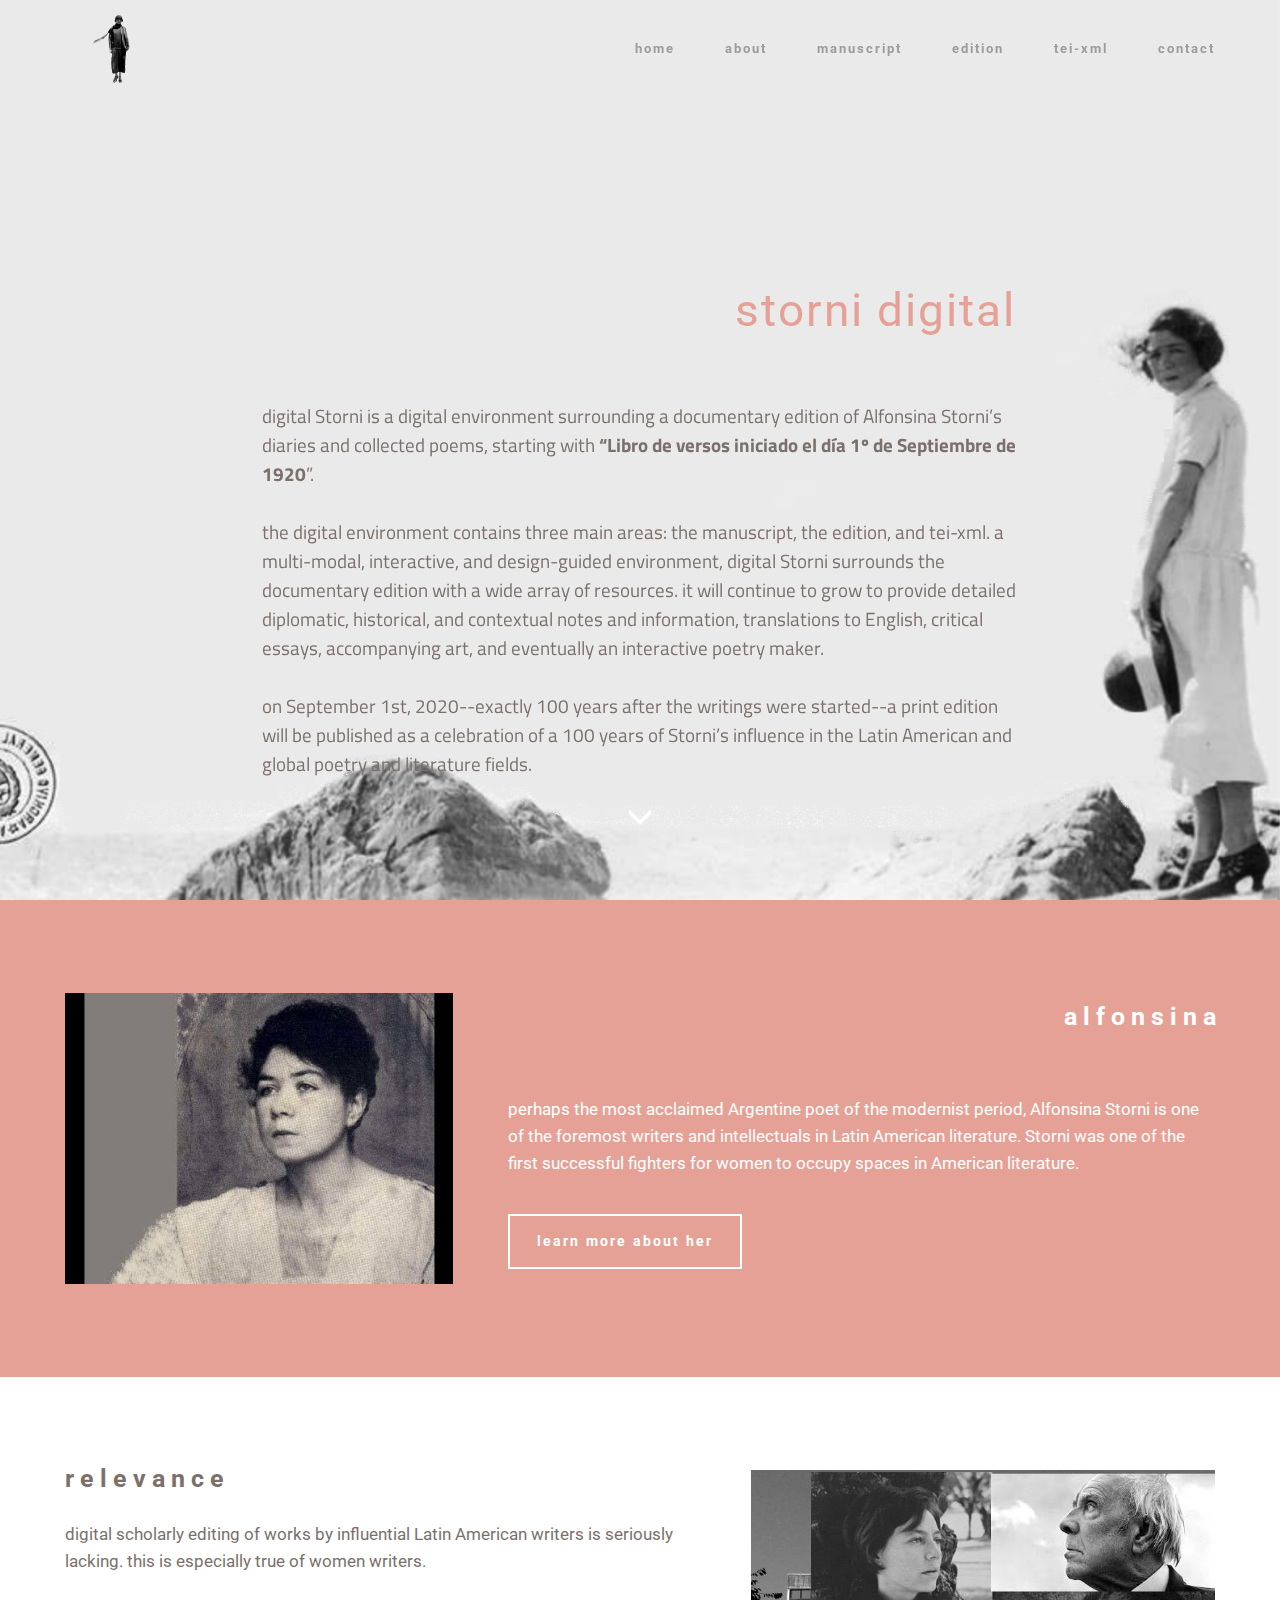
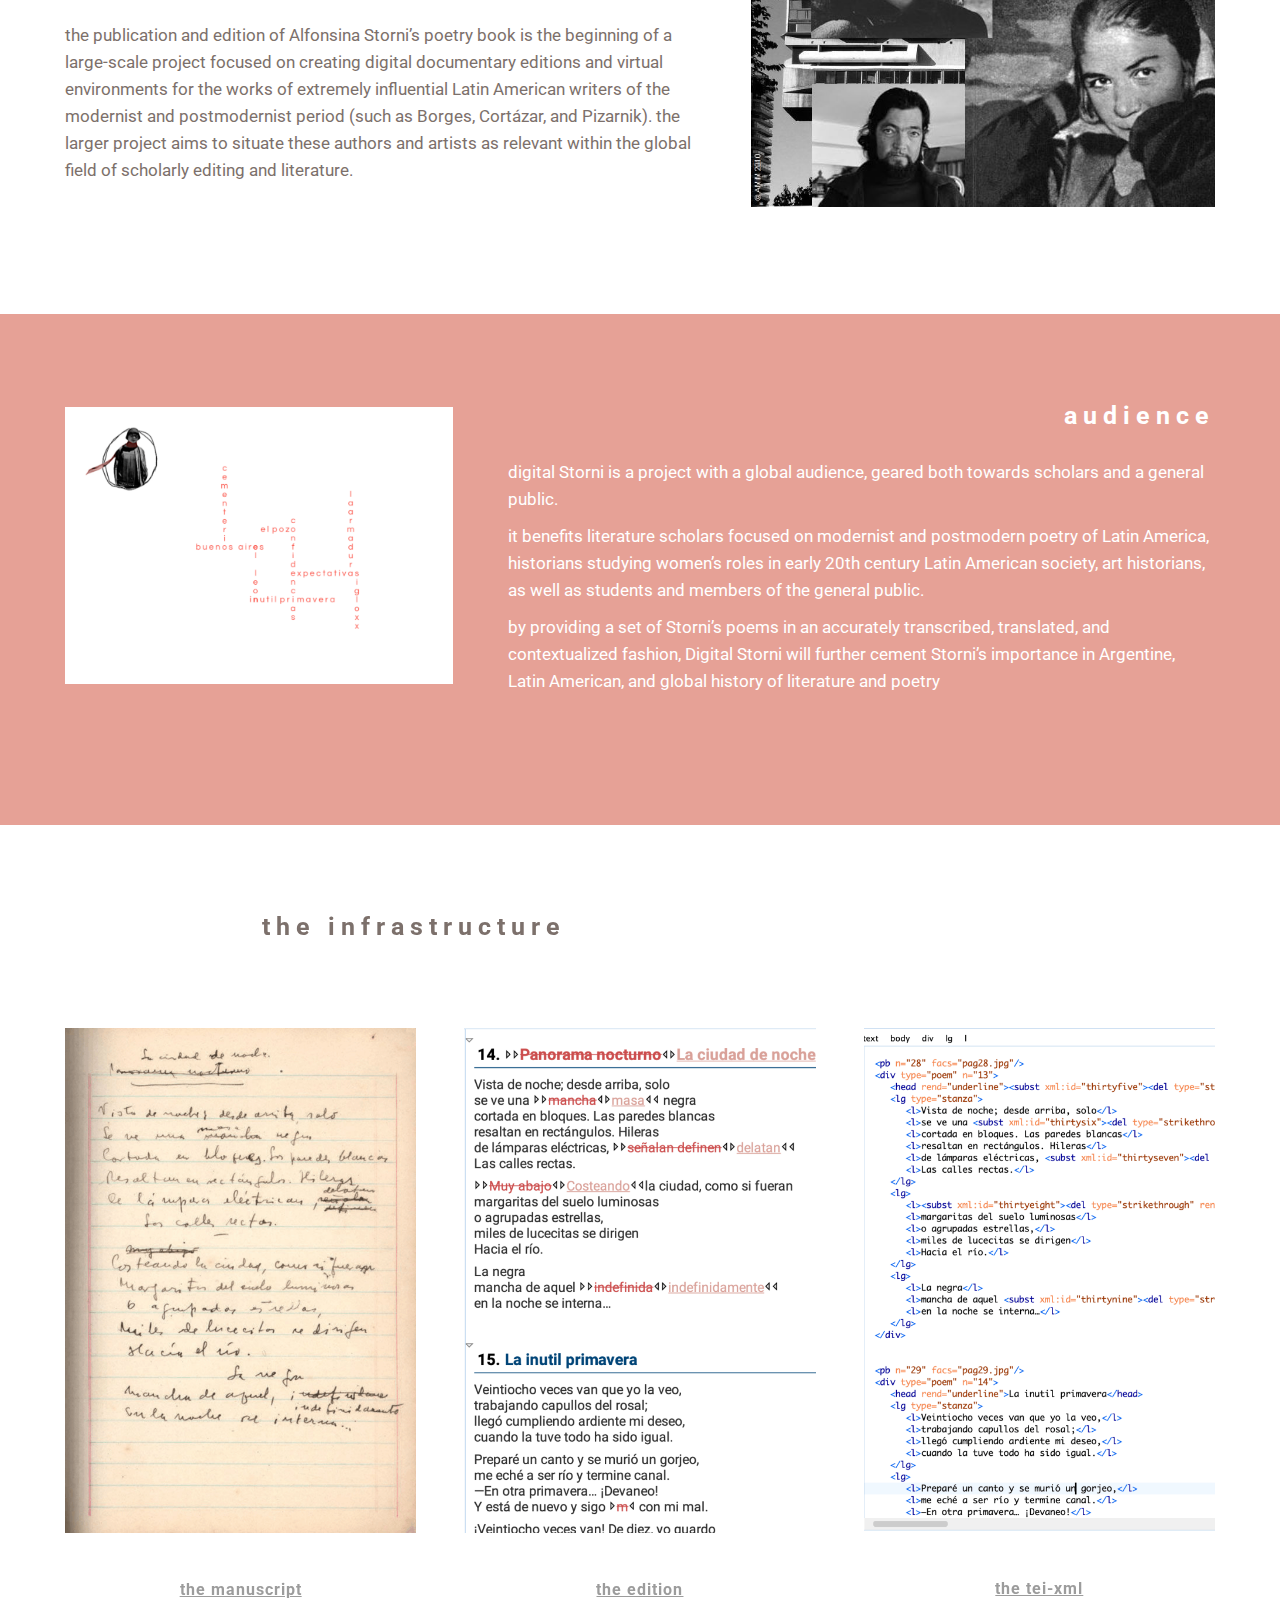
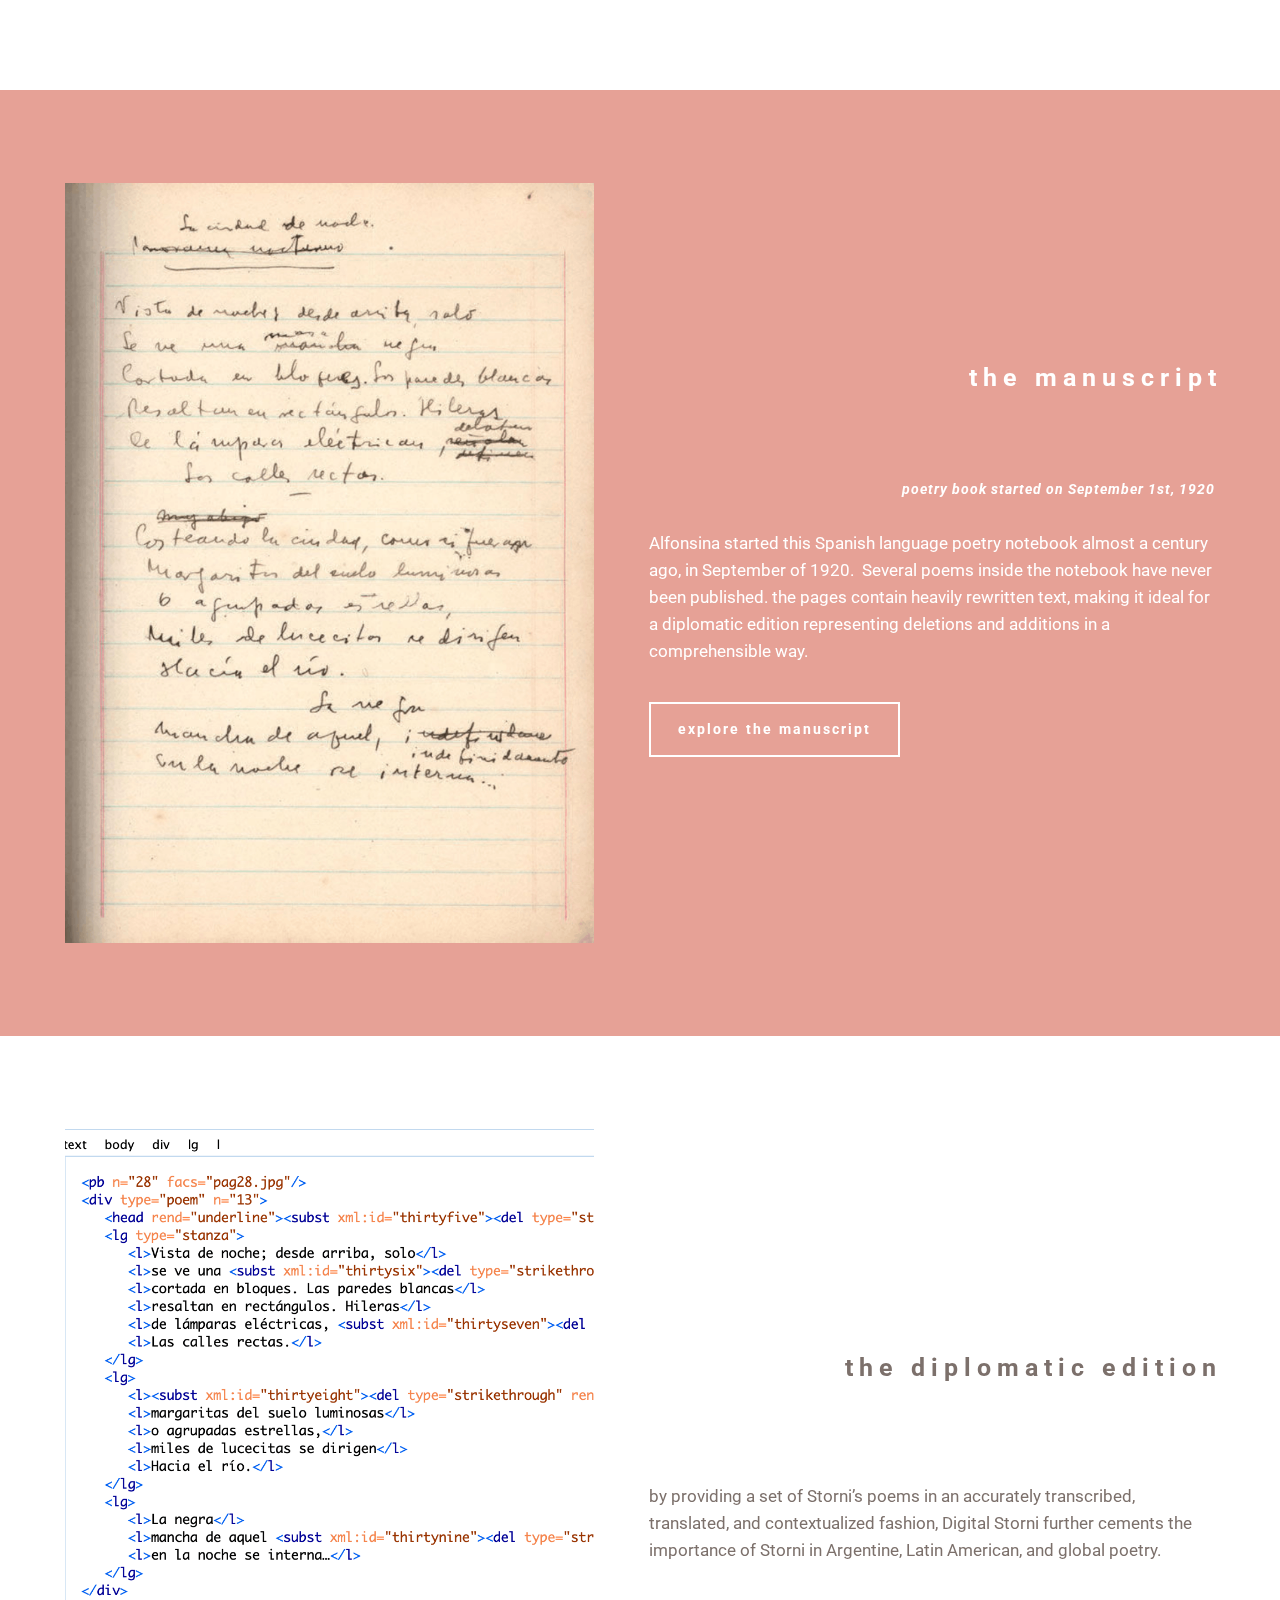
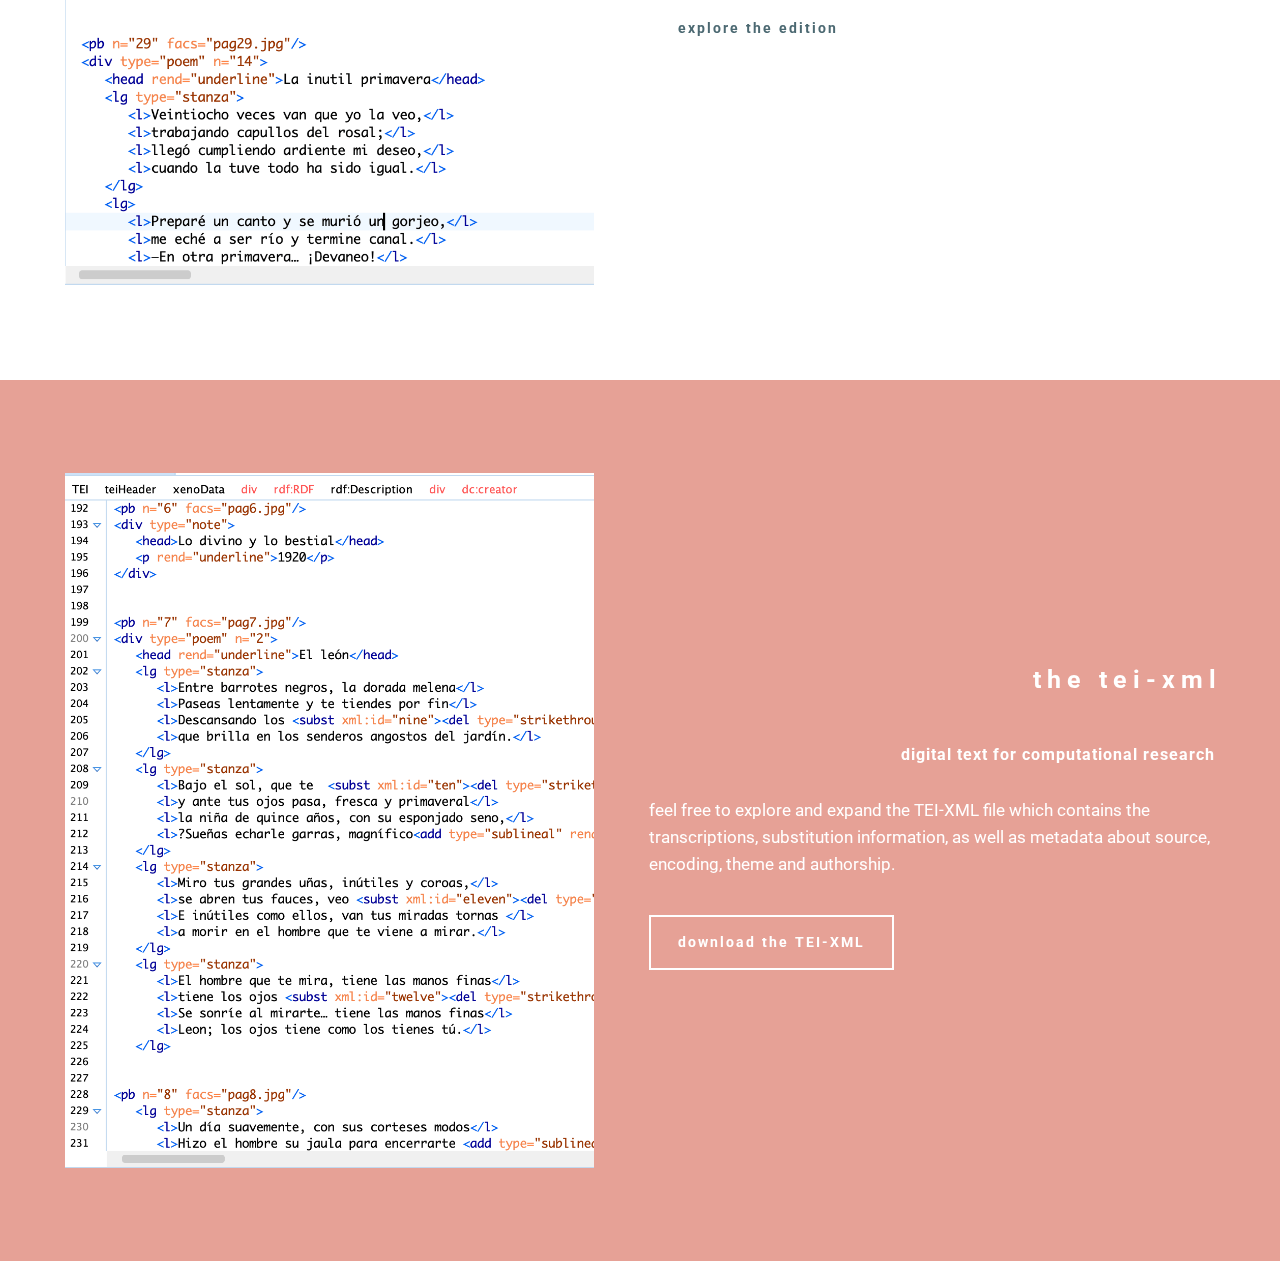
==== commit 3d330e4d: "create github pages" ====
--- a/about.html
+++ b/about.html
@@ -44,7 +44,7 @@
     </div>
 </section>
 
-<section class="engine"><a href="https://mobirise.info/t">amp template</a></section><section class="mbr-box mbr-section mbr-section--relative mbr-section--fixed-size mbr-section--full-height mbr-section--bg-adapted mbr-parallax-background" id="header1-l" data-rv-view="56" style="background-image: url(assets/images/1other-1-1924x1108.png);">
+<section class="engine"><a href="https://mobirise.info/t">free amp template</a></section><section class="mbr-box mbr-section mbr-section--relative mbr-section--fixed-size mbr-section--full-height mbr-section--bg-adapted mbr-parallax-background" id="header1-l" data-rv-view="56" style="background-image: url(assets/images/1other-1-1924x1108.png);">
     <div class="mbr-box__magnet mbr-box__magnet--sm-padding mbr-box__magnet--center-center mbr-after-navbar">
         
         <div class="mbr-box__container mbr-section__container container">
@@ -164,7 +164,7 @@
         <div class="mbr-section__row row">
             <div class="mbr-section__col col-xs-12 col-sm-4">
                 <div class="mbr-section__container mbr-section__container--center mbr-section__container--middle">
-                    <figure class="mbr-figure"><img src="assets/images/pag-28-600x861.jpg" class="mbr-figure__img"></figure>
+                    <figure class="mbr-figure"><img src="assets/images/manuscript-600x862.png" class="mbr-figure__img"></figure>
                 </div>
                 <div class="mbr-section__container mbr-section__container--last" style="padding-bottom: 93px;">
                     <div class="mbr-header mbr-header--reduce mbr-header--center mbr-header--wysiwyg">
@@ -242,7 +242,7 @@
         <div class="row">
             <div class="mbr-box mbr-box--fixed mbr-box--adapted">
                 <div class="mbr-box__magnet mbr-box__magnet--top-right mbr-section__left col-sm-6 image-size" style="width: 49%;">
-                    <figure class="mbr-figure mbr-figure--adapted mbr-figure--caption-inside-bottom mbr-figure--full-width"><img src="assets/images/screen-shot-2019-10-16-at-4.08.11-pm-908x1216.png" class="mbr-figure__img"></figure>
+                    <figure class="mbr-figure mbr-figure--adapted mbr-figure--caption-inside-bottom mbr-figure--full-width"><img src="assets/images/tei-xml-953x1366.png" class="mbr-figure__img"></figure>
                 </div>
                 <div class="mbr-box__magnet mbr-class-mbr-box__magnet--center-left col-sm-6 content-size mbr-section__right">
                     <div class="mbr-section__container mbr-section__container--middle">
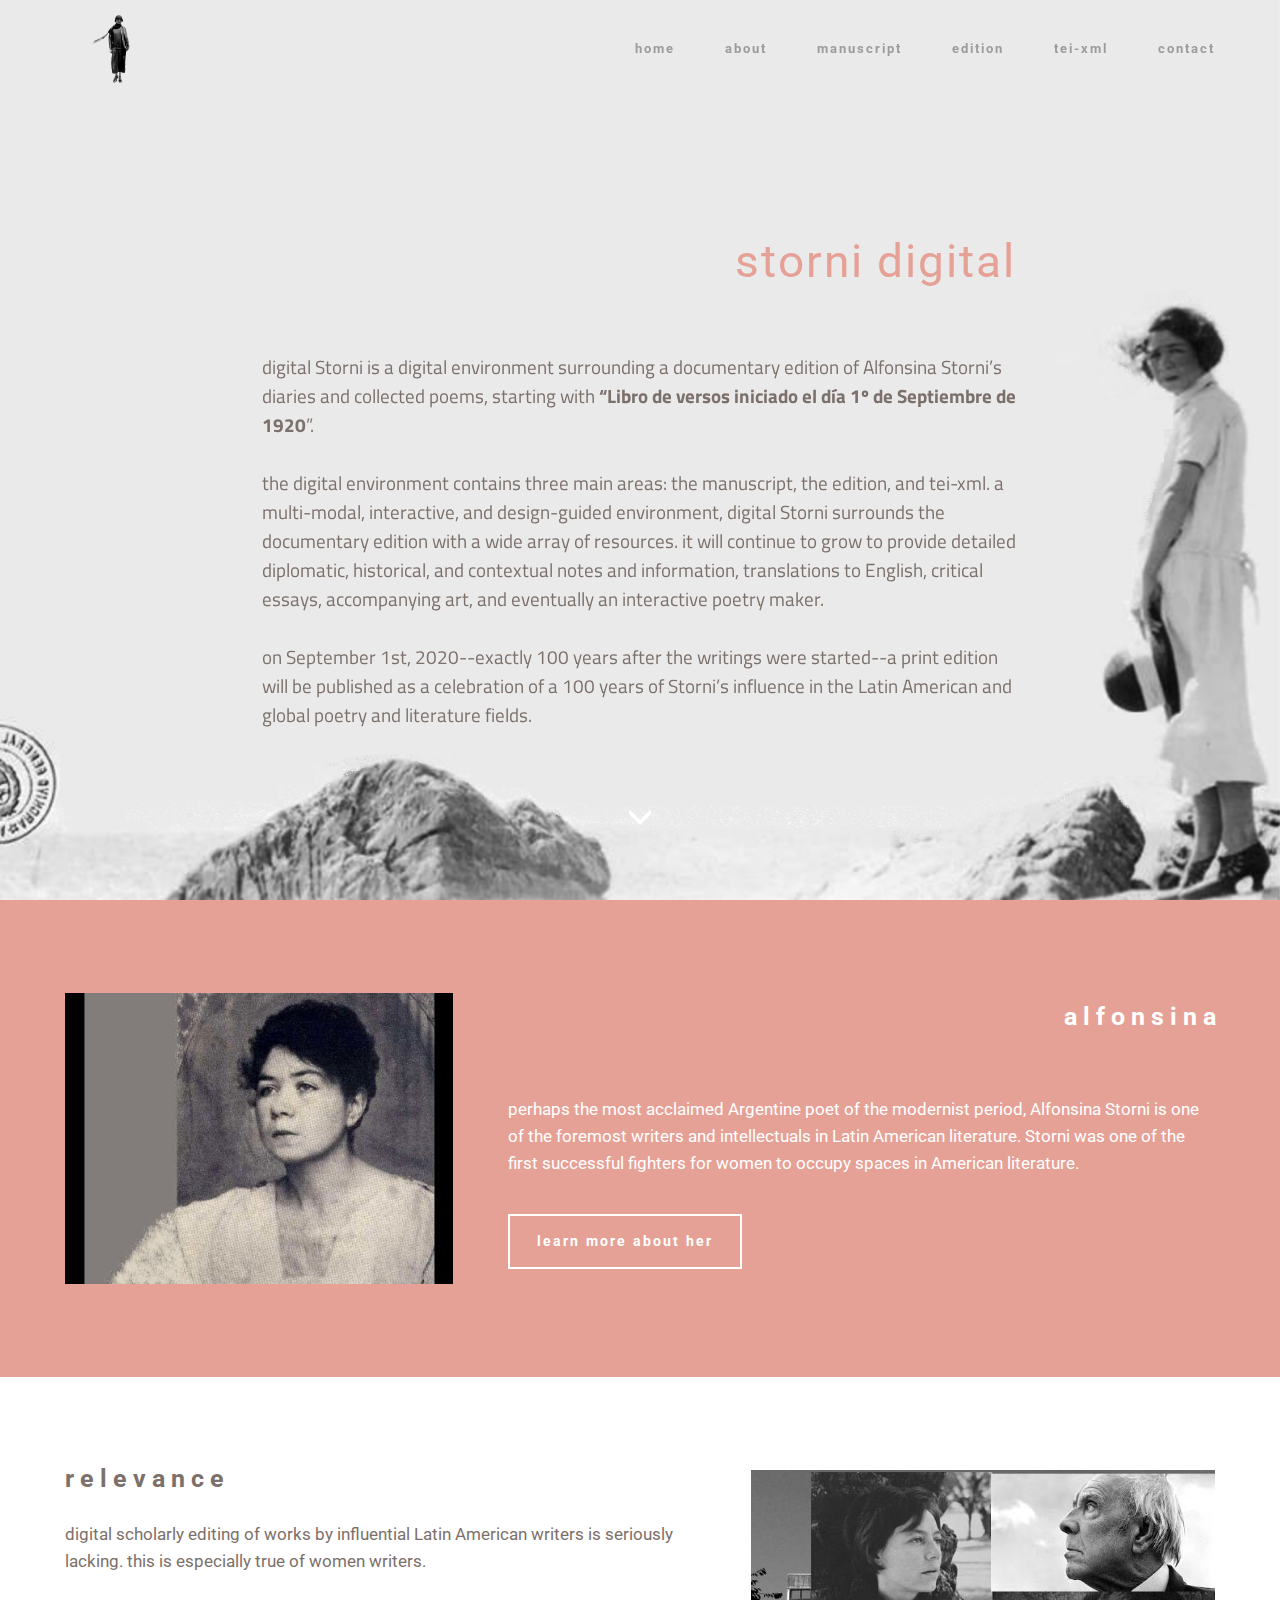
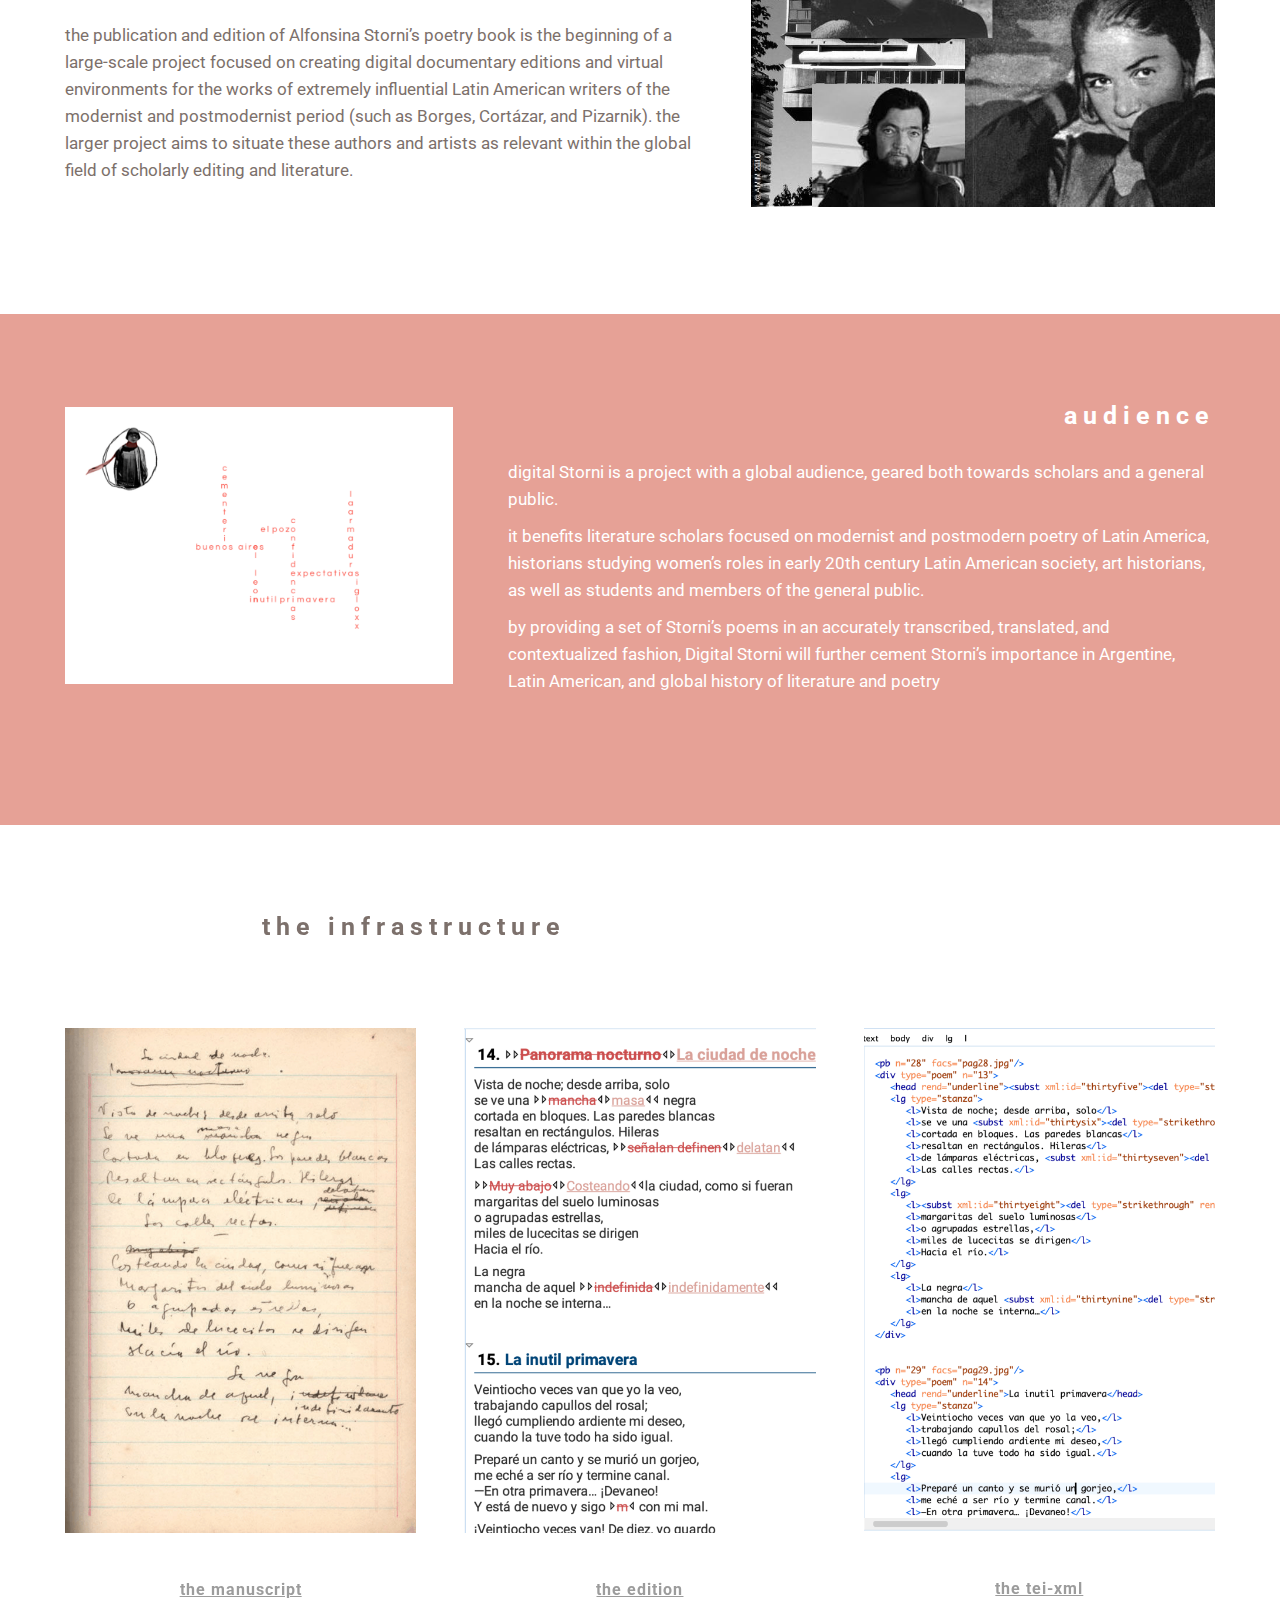
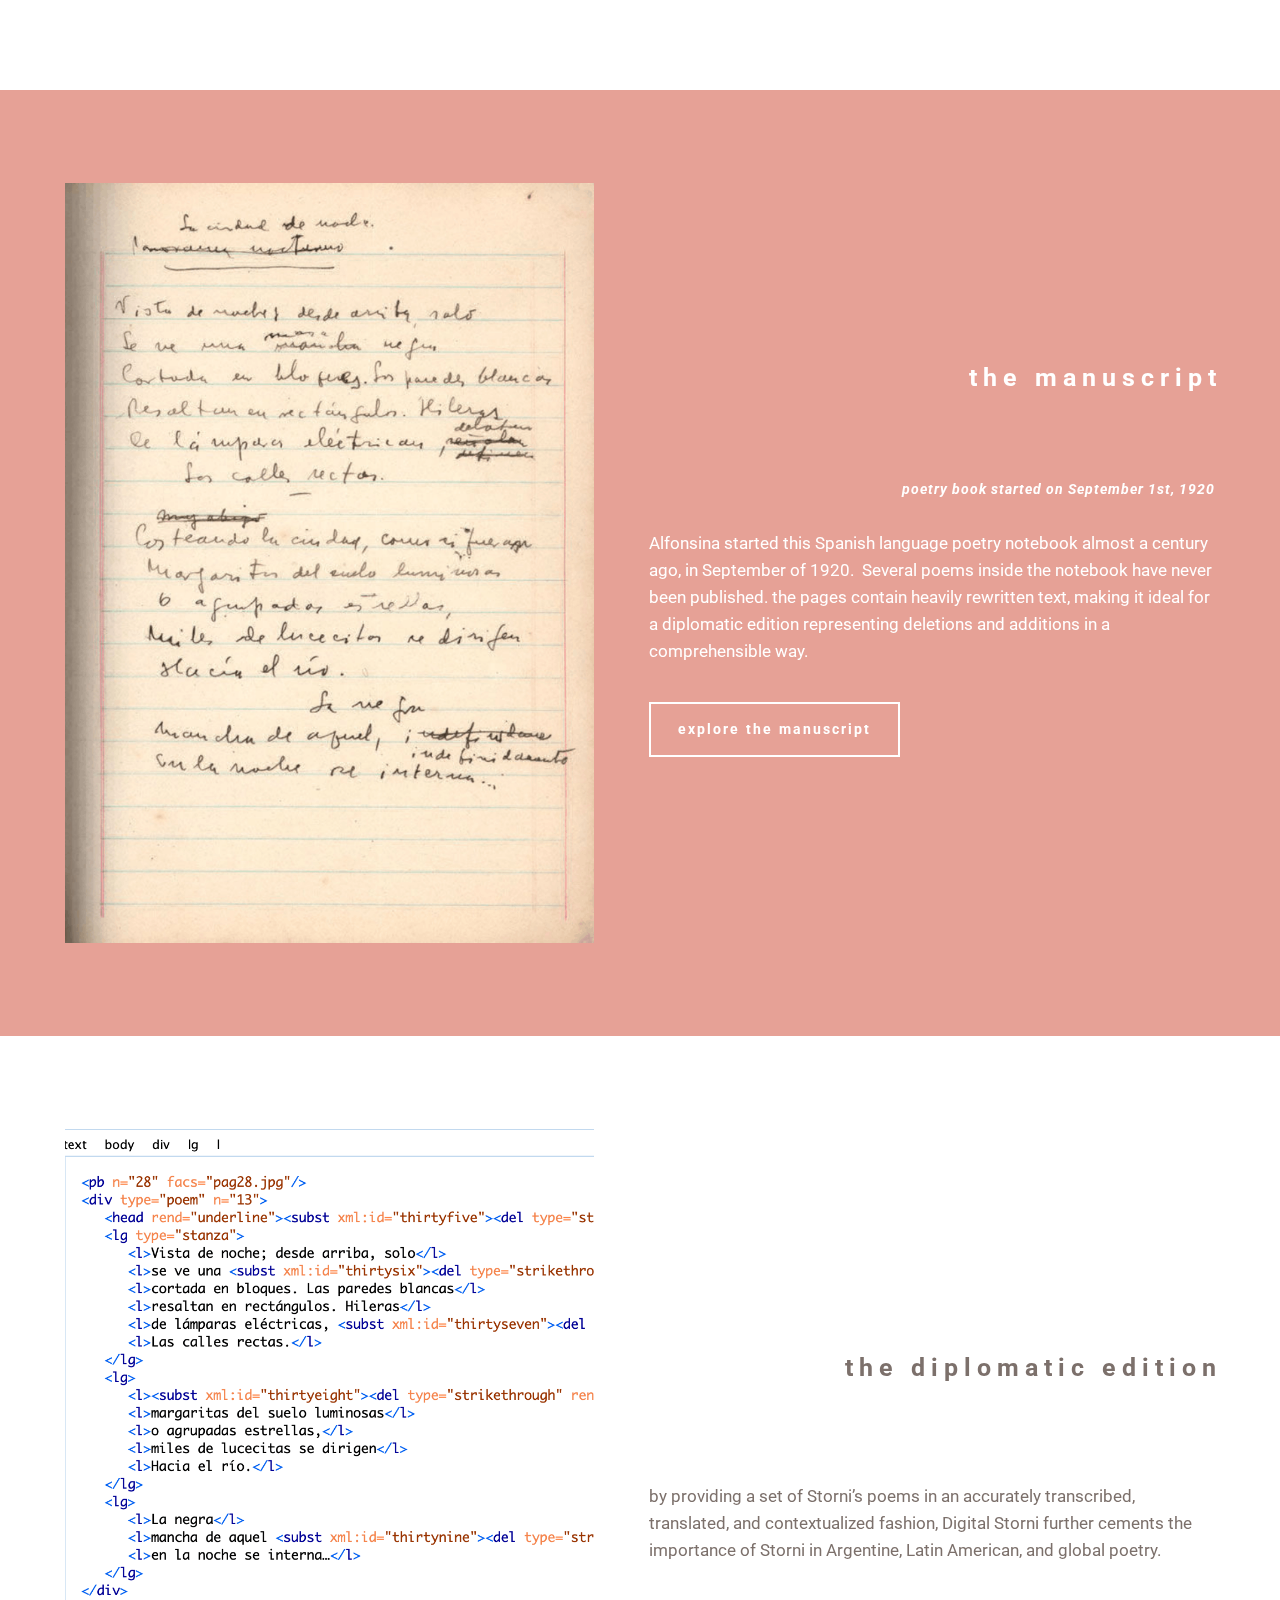
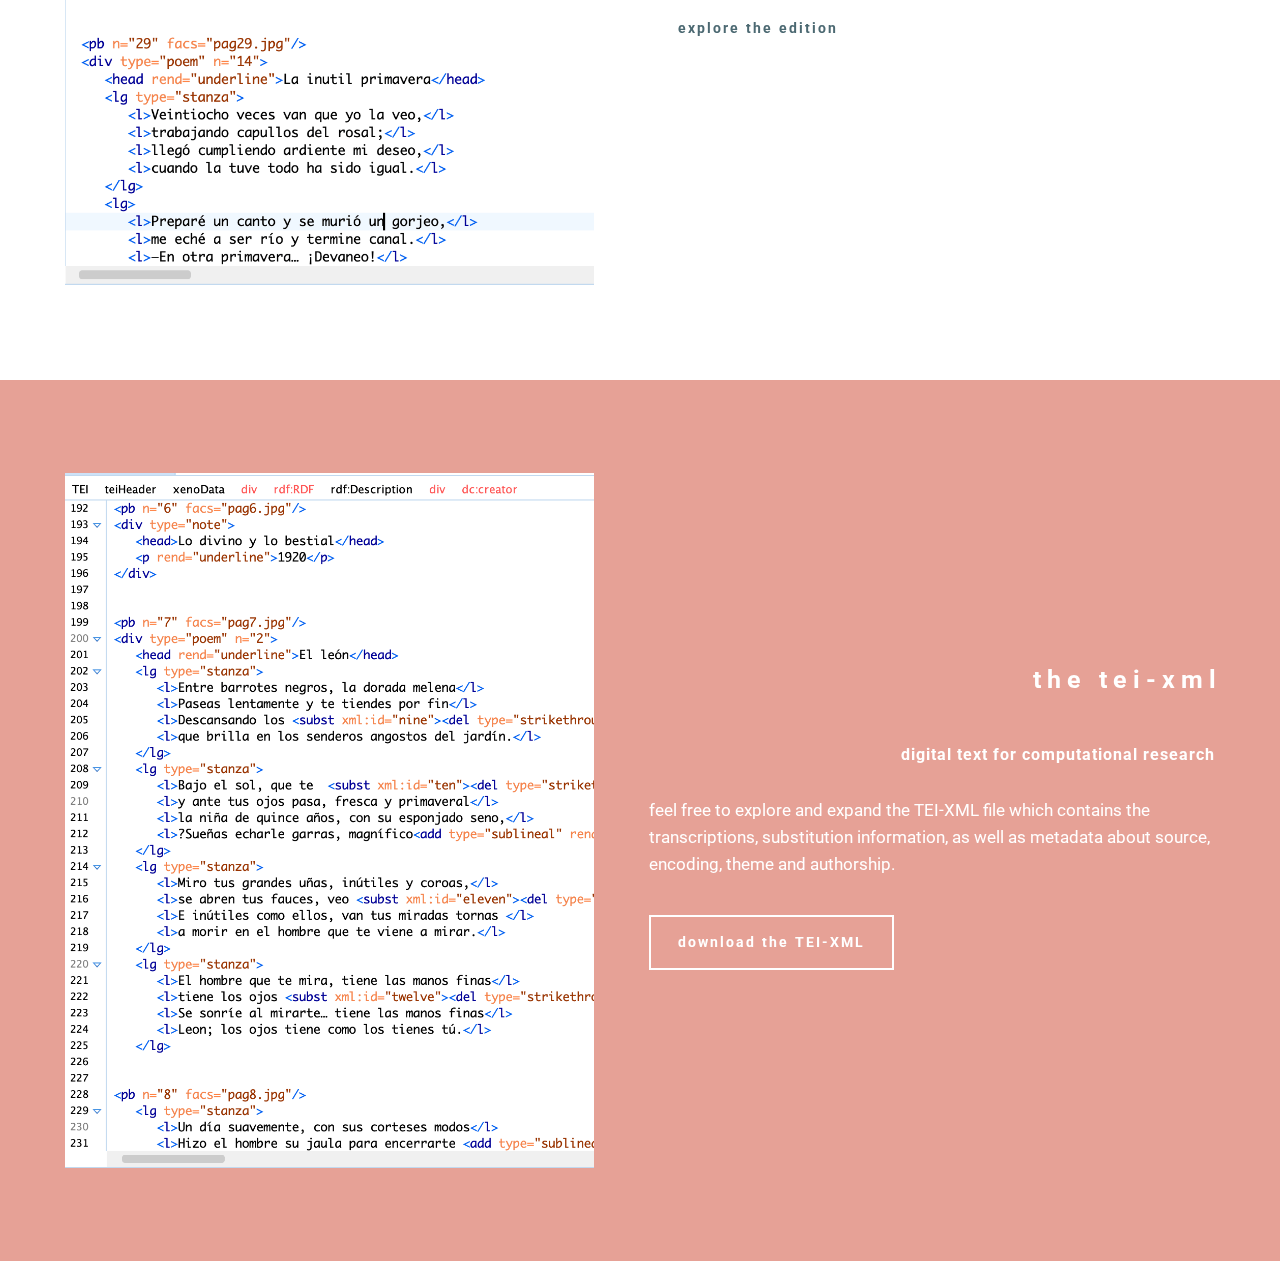
==== commit 6c68a794: "create github pages" ====
--- a/about.html
+++ b/about.html
@@ -44,8 +44,8 @@
     </div>
 </section>
 
-<section class="engine"><a href="https://mobirise.info/t">free amp template</a></section><section class="mbr-box mbr-section mbr-section--relative mbr-section--fixed-size mbr-section--full-height mbr-section--bg-adapted mbr-parallax-background" id="header1-l" data-rv-view="56" style="background-image: url(assets/images/1other-1-1924x1108.png);">
-    <div class="mbr-box__magnet mbr-box__magnet--sm-padding mbr-box__magnet--center-center mbr-after-navbar">
+<section class="engine"><a href="https://mobirise.info/x">free css templates</a></section><section class="mbr-box mbr-section mbr-section--relative mbr-section--fixed-size mbr-section--full-height mbr-section--bg-adapted mbr-parallax-background mbr-after-navbar" id="header1-l" data-rv-view="56" style="background-image: url(assets/images/1other-1-1924x1108.png);">
+    <div class="mbr-box__magnet mbr-box__magnet--sm-padding mbr-box__magnet--center-center">
         
         <div class="mbr-box__container mbr-section__container container">
             <div class="mbr-box mbr-box--stretched"><div class="mbr-box__magnet mbr-box__magnet--center-center">
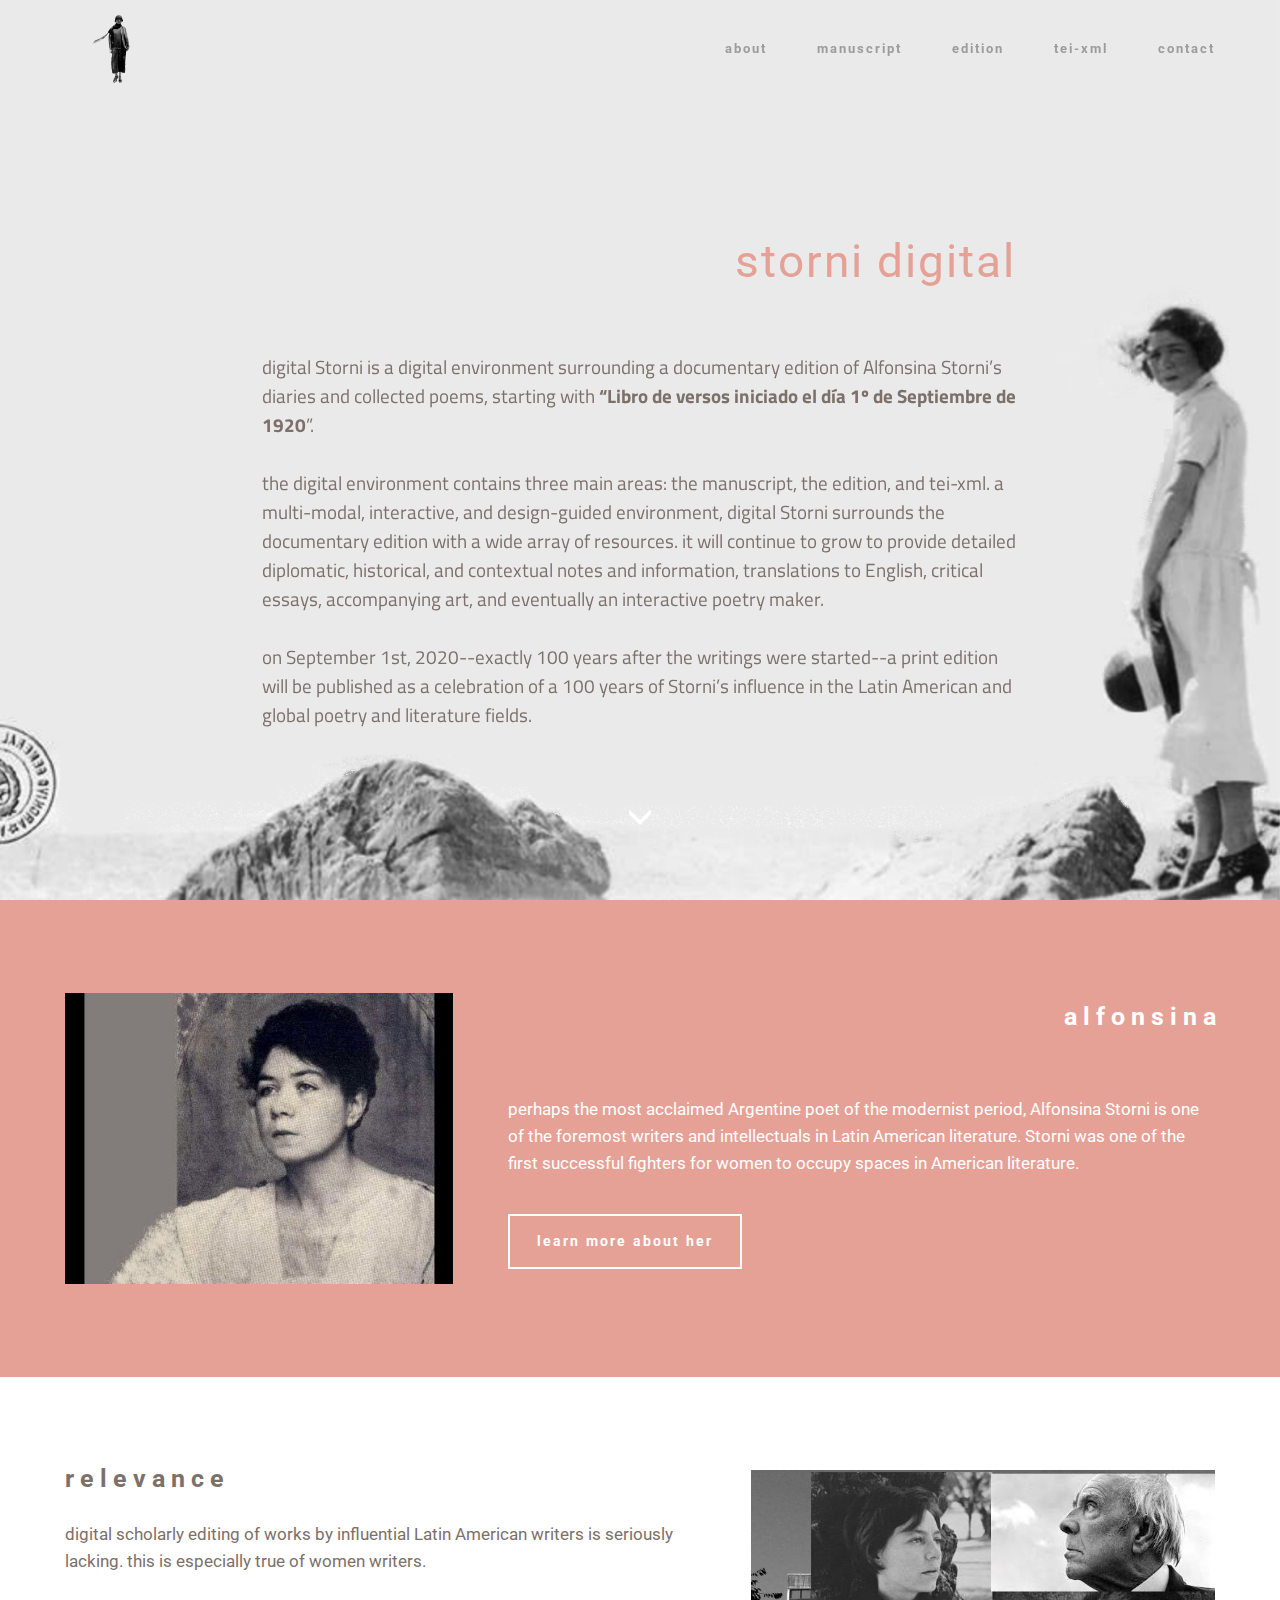
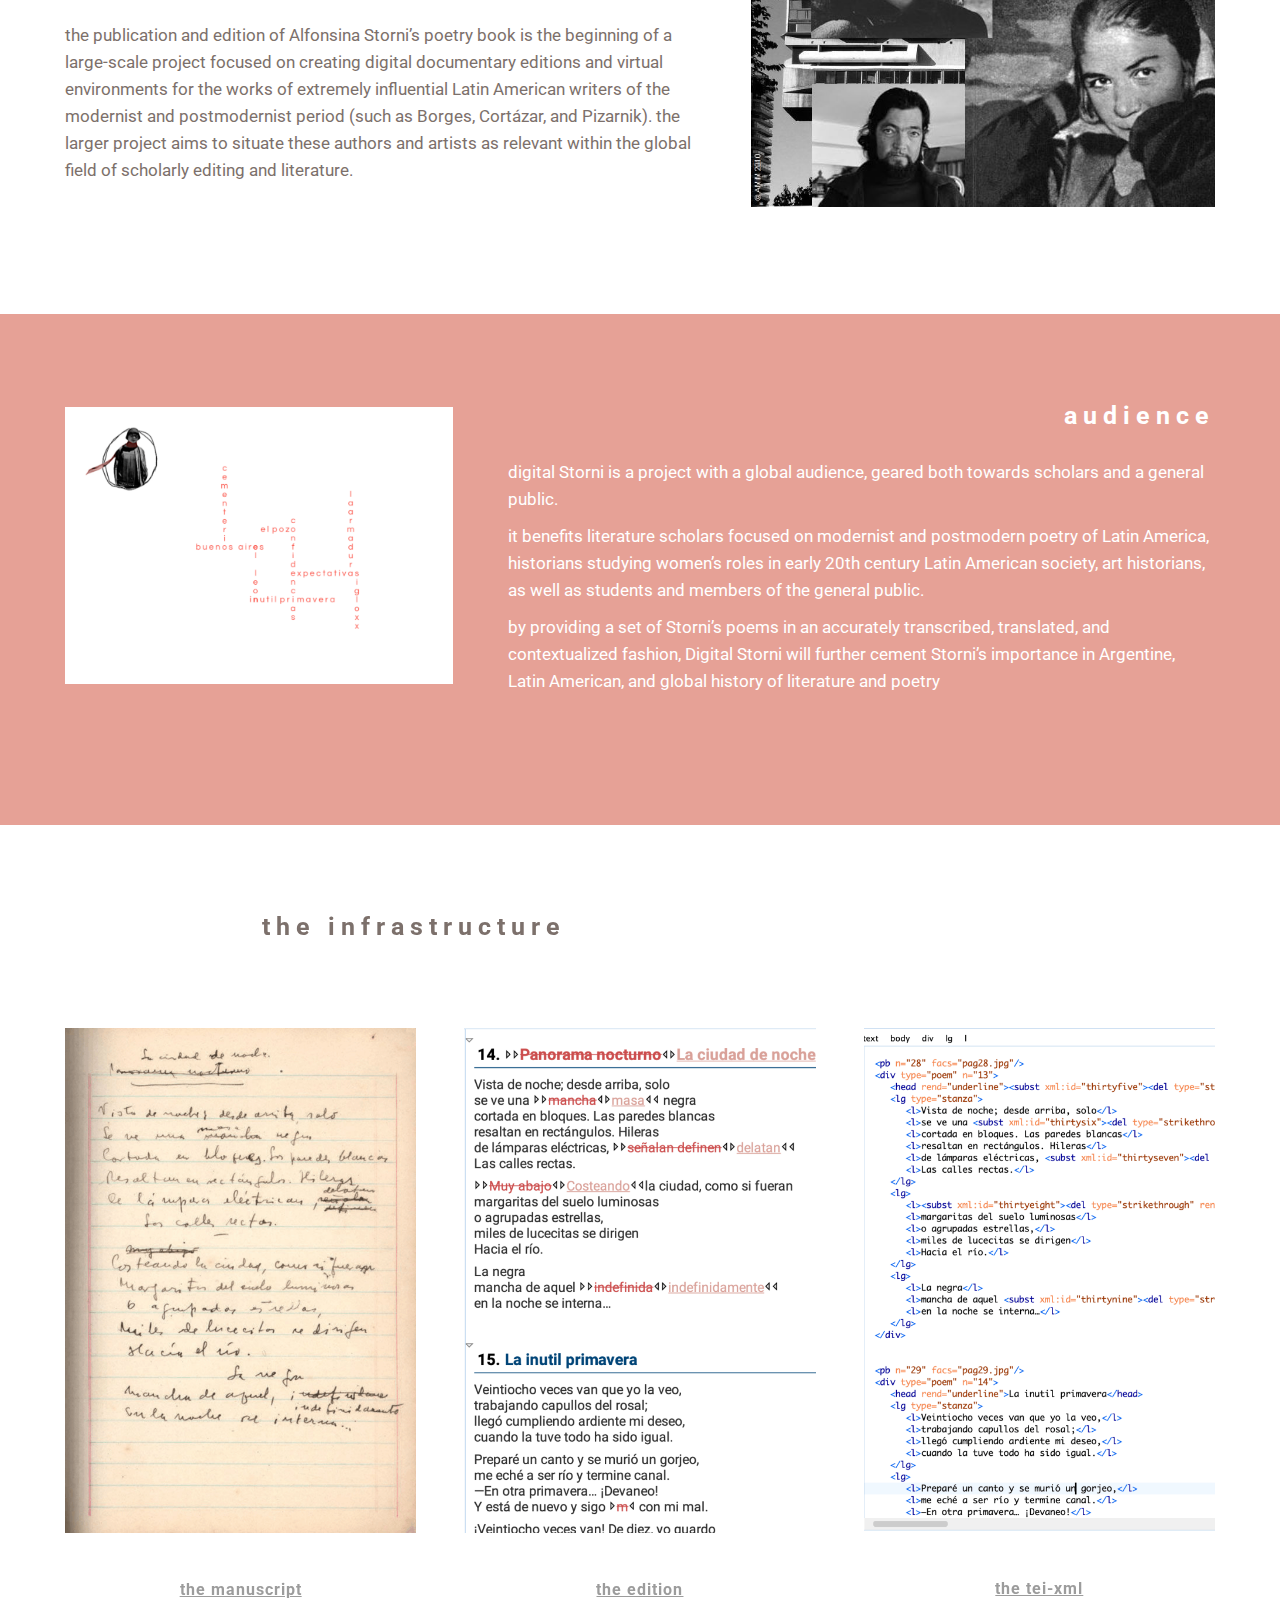
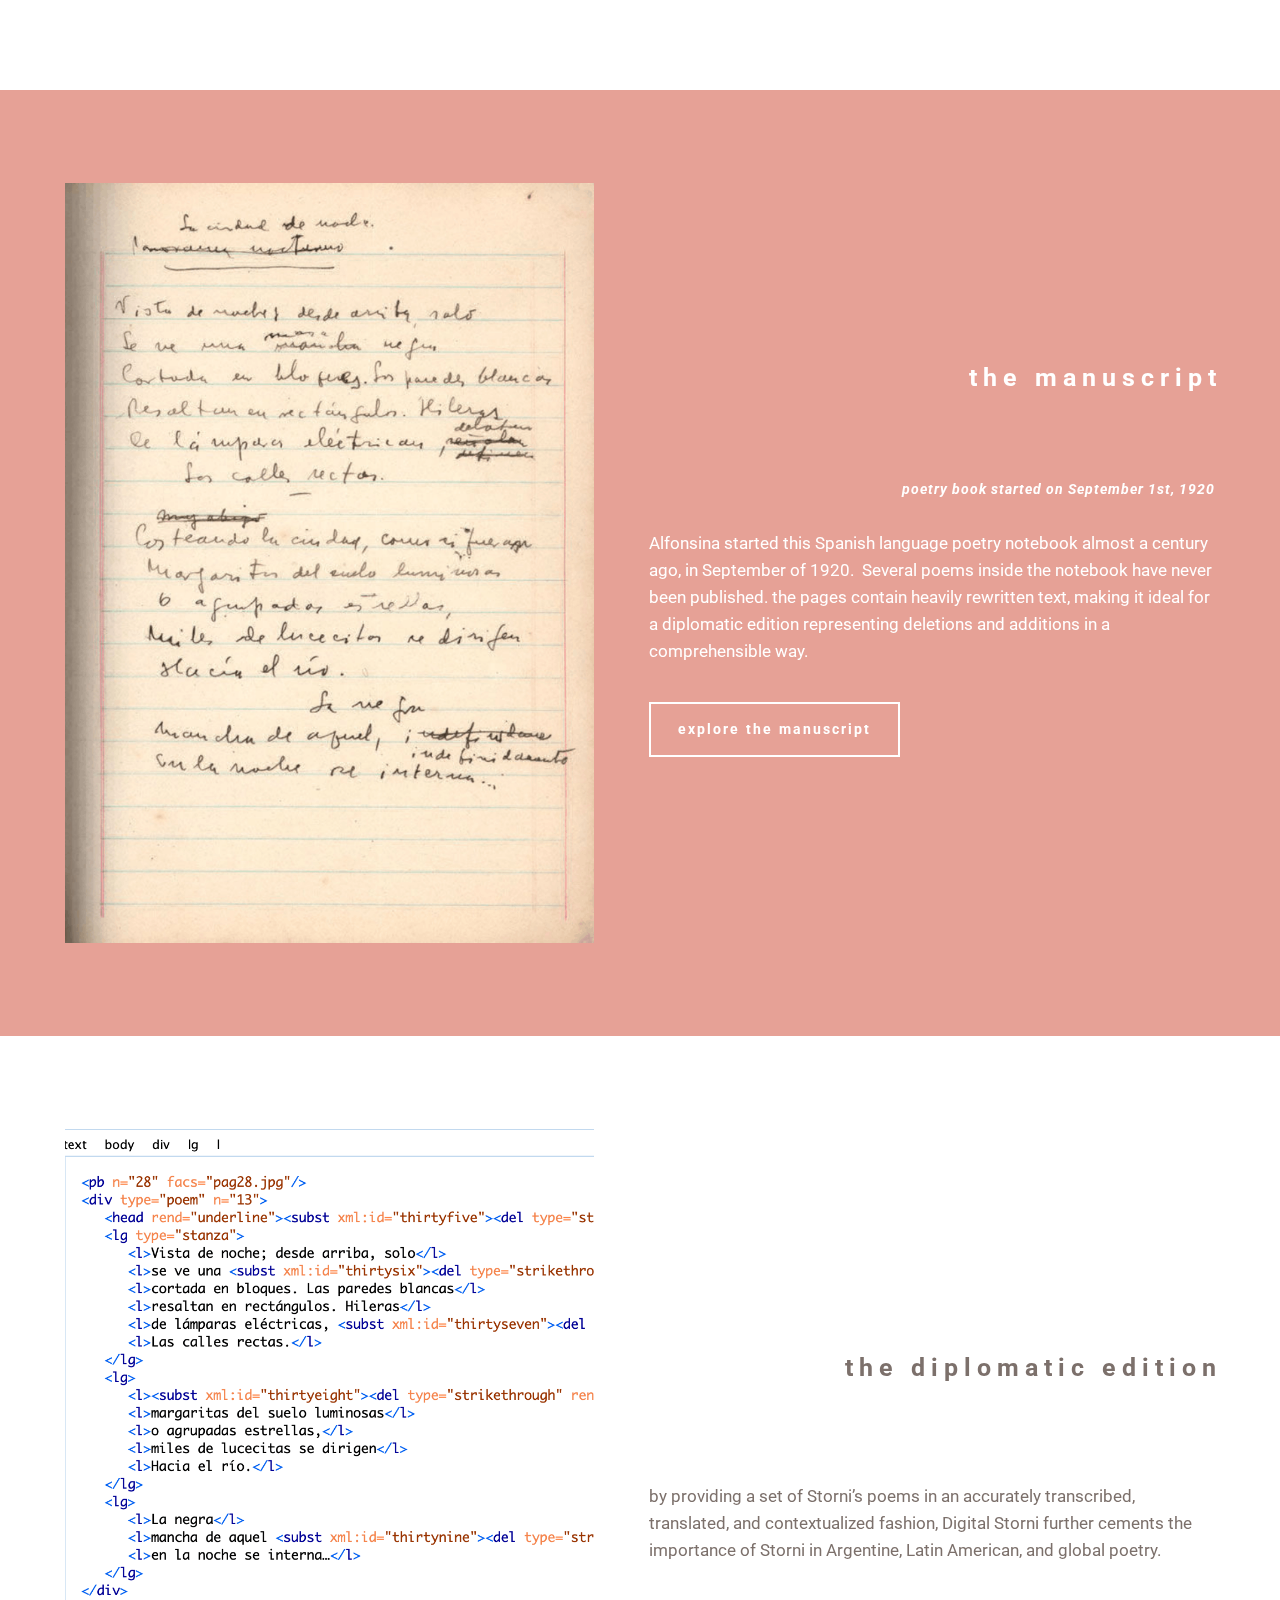
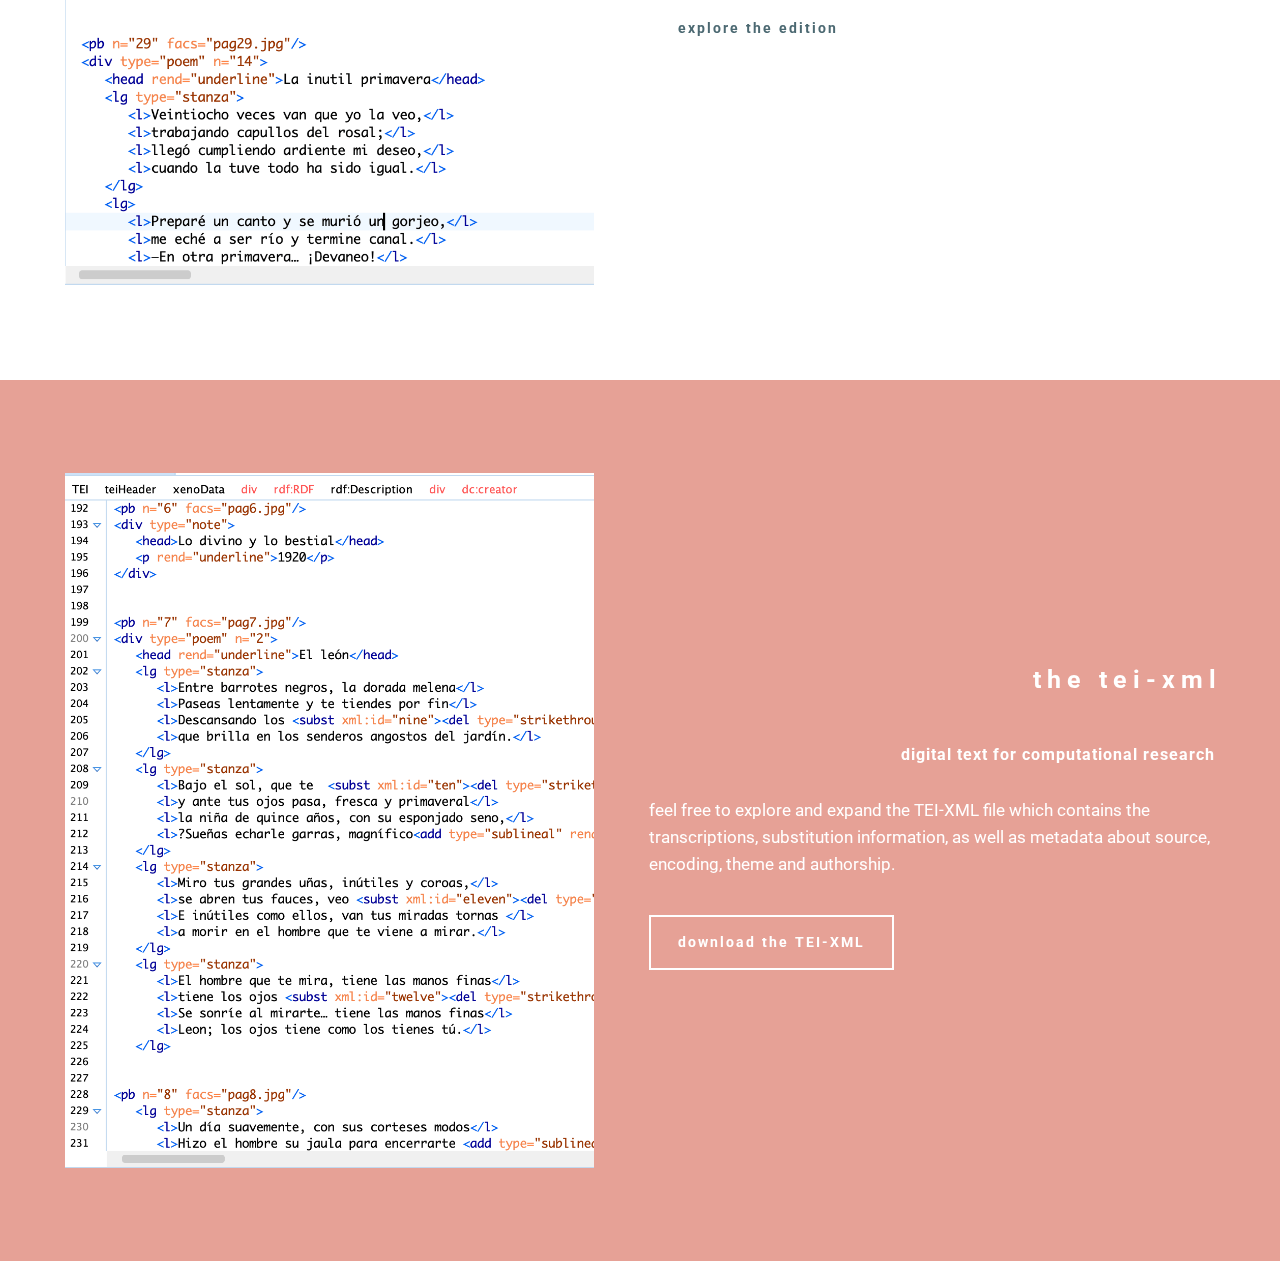
==== commit 7fec7d14: "create github pages" ====
--- a/about.html
+++ b/about.html
@@ -34,7 +34,7 @@
                 <div class="mbr-navbar__column mbr-navbar__menu">
                     <nav class="mbr-navbar__menu-box mbr-navbar__menu-box--inline-right">
                         <div class="mbr-navbar__column">
-                            <ul class="mbr-navbar__items mbr-navbar__items--right float-left mbr-buttons mbr-buttons--freeze mbr-buttons--right btn-decorator mbr-buttons--active mbr-buttons--only-links"><li class="mbr-navbar__item"><a class="mbr-buttons__link btn text-gray" href="index.html">home</a></li><li class="mbr-navbar__item"><a class="mbr-buttons__link btn text-gray" href="about.html">about</a></li> <li class="mbr-navbar__item"><a class="mbr-buttons__link btn text-gray" href="manuscript.html">manuscript</a></li> <li class="mbr-navbar__item"><a class="mbr-buttons__link btn text-gray" href="edition.html">edition</a></li> <li class="mbr-navbar__item"><a class="mbr-buttons__link btn text-gray" href="tei.html">tei-xml</a></li> <li class="mbr-navbar__item"><a class="mbr-buttons__link btn text-gray" href="contact.html">contact</a></li></ul>                            
+                            <ul class="mbr-navbar__items mbr-navbar__items--right float-left mbr-buttons mbr-buttons--freeze mbr-buttons--right btn-decorator mbr-buttons--active mbr-buttons--only-links"><li class="mbr-navbar__item"><a class="mbr-buttons__link btn text-gray" href="about.html">about</a></li> <li class="mbr-navbar__item"><a class="mbr-buttons__link btn text-gray" href="manuscript.html">manuscript</a></li> <li class="mbr-navbar__item"><a class="mbr-buttons__link btn text-gray" href="edition.html">edition</a></li> <li class="mbr-navbar__item"><a class="mbr-buttons__link btn text-gray" href="tei.html">tei-xml</a></li> <li class="mbr-navbar__item"><a class="mbr-buttons__link btn text-gray" href="contact.html">contact</a></li></ul>                            
                             
                         </div>
                     </nav>
@@ -44,7 +44,7 @@
     </div>
 </section>
 
-<section class="engine"><a href="https://mobirise.info/x">free css templates</a></section><section class="mbr-box mbr-section mbr-section--relative mbr-section--fixed-size mbr-section--full-height mbr-section--bg-adapted mbr-parallax-background mbr-after-navbar" id="header1-l" data-rv-view="56" style="background-image: url(assets/images/1other-1-1924x1108.png);">
+<section class="engine"><a href="https://mobirise.info/g">build a website for free</a></section><section class="mbr-box mbr-section mbr-section--relative mbr-section--fixed-size mbr-section--full-height mbr-section--bg-adapted mbr-parallax-background mbr-after-navbar" id="header1-l" data-rv-view="56" style="background-image: url(assets/images/1other-1-1924x1108.png);">
     <div class="mbr-box__magnet mbr-box__magnet--sm-padding mbr-box__magnet--center-center">
         
         <div class="mbr-box__container mbr-section__container container">
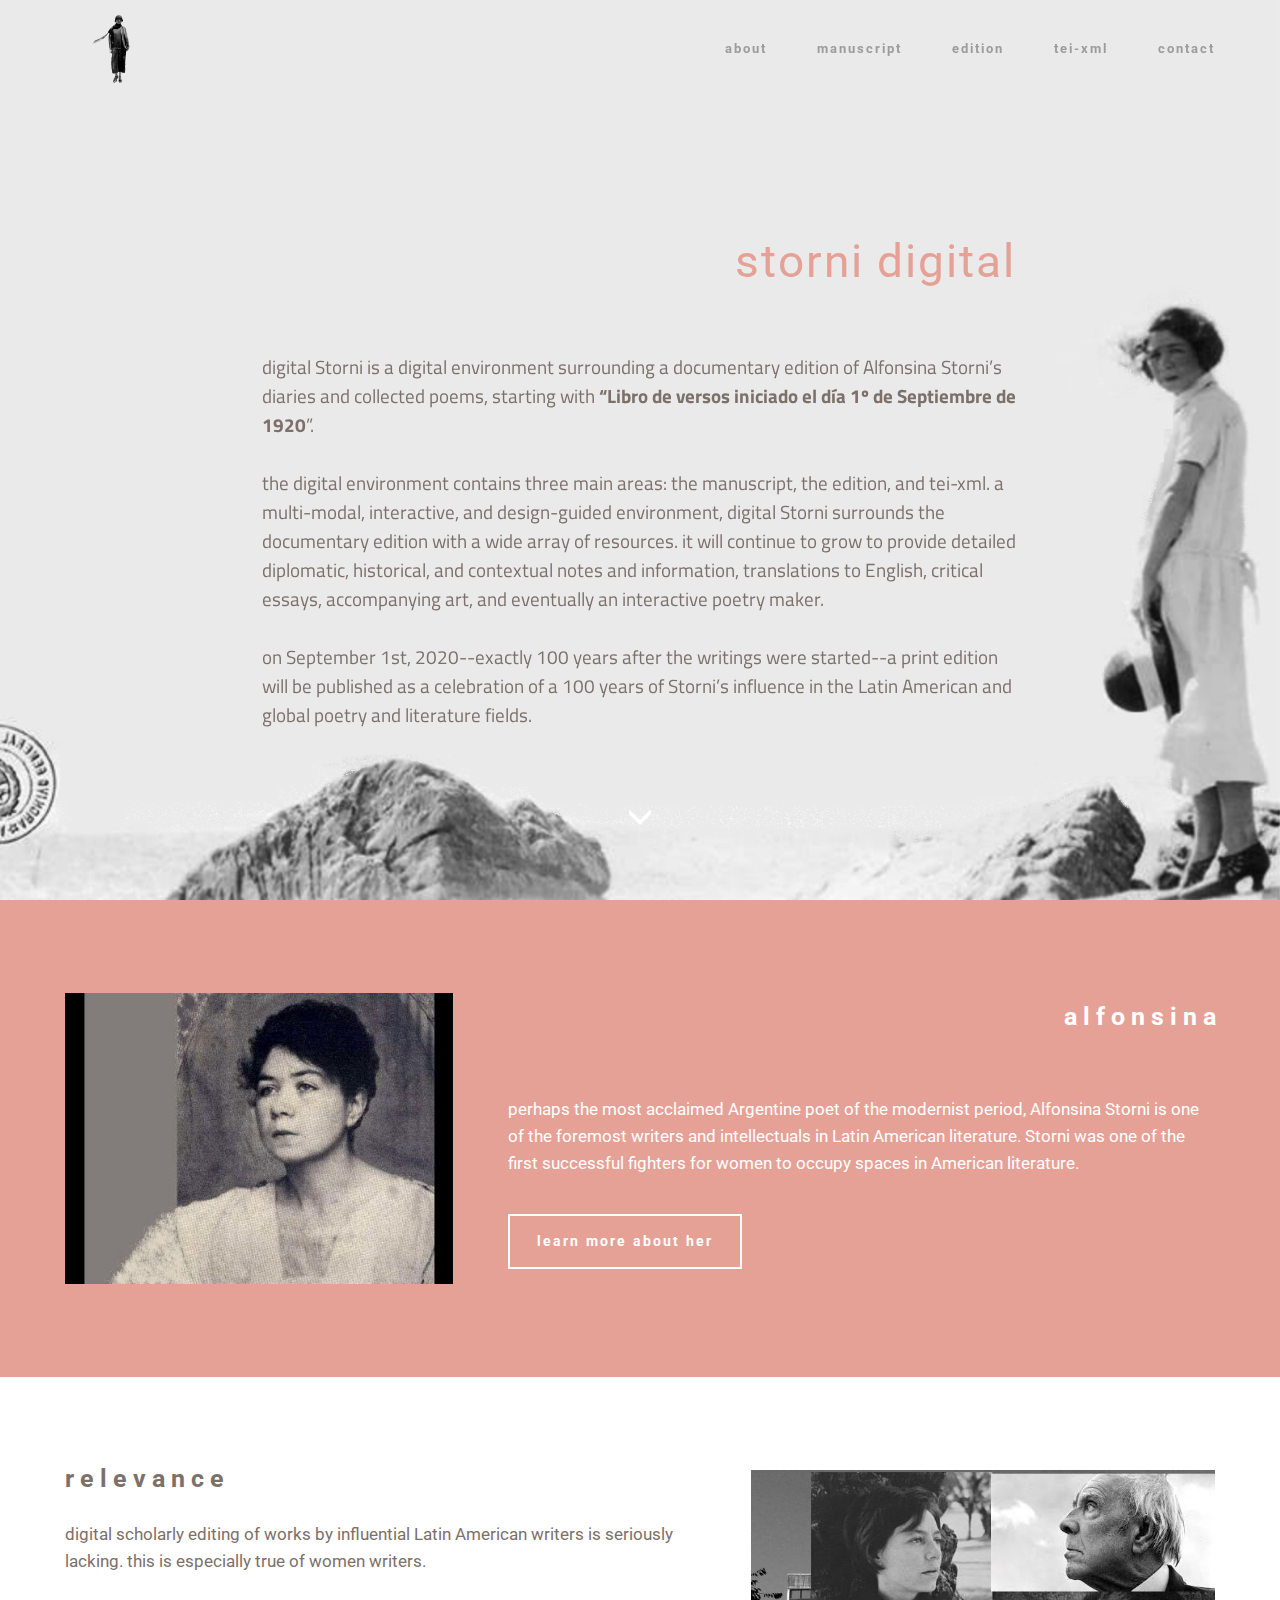
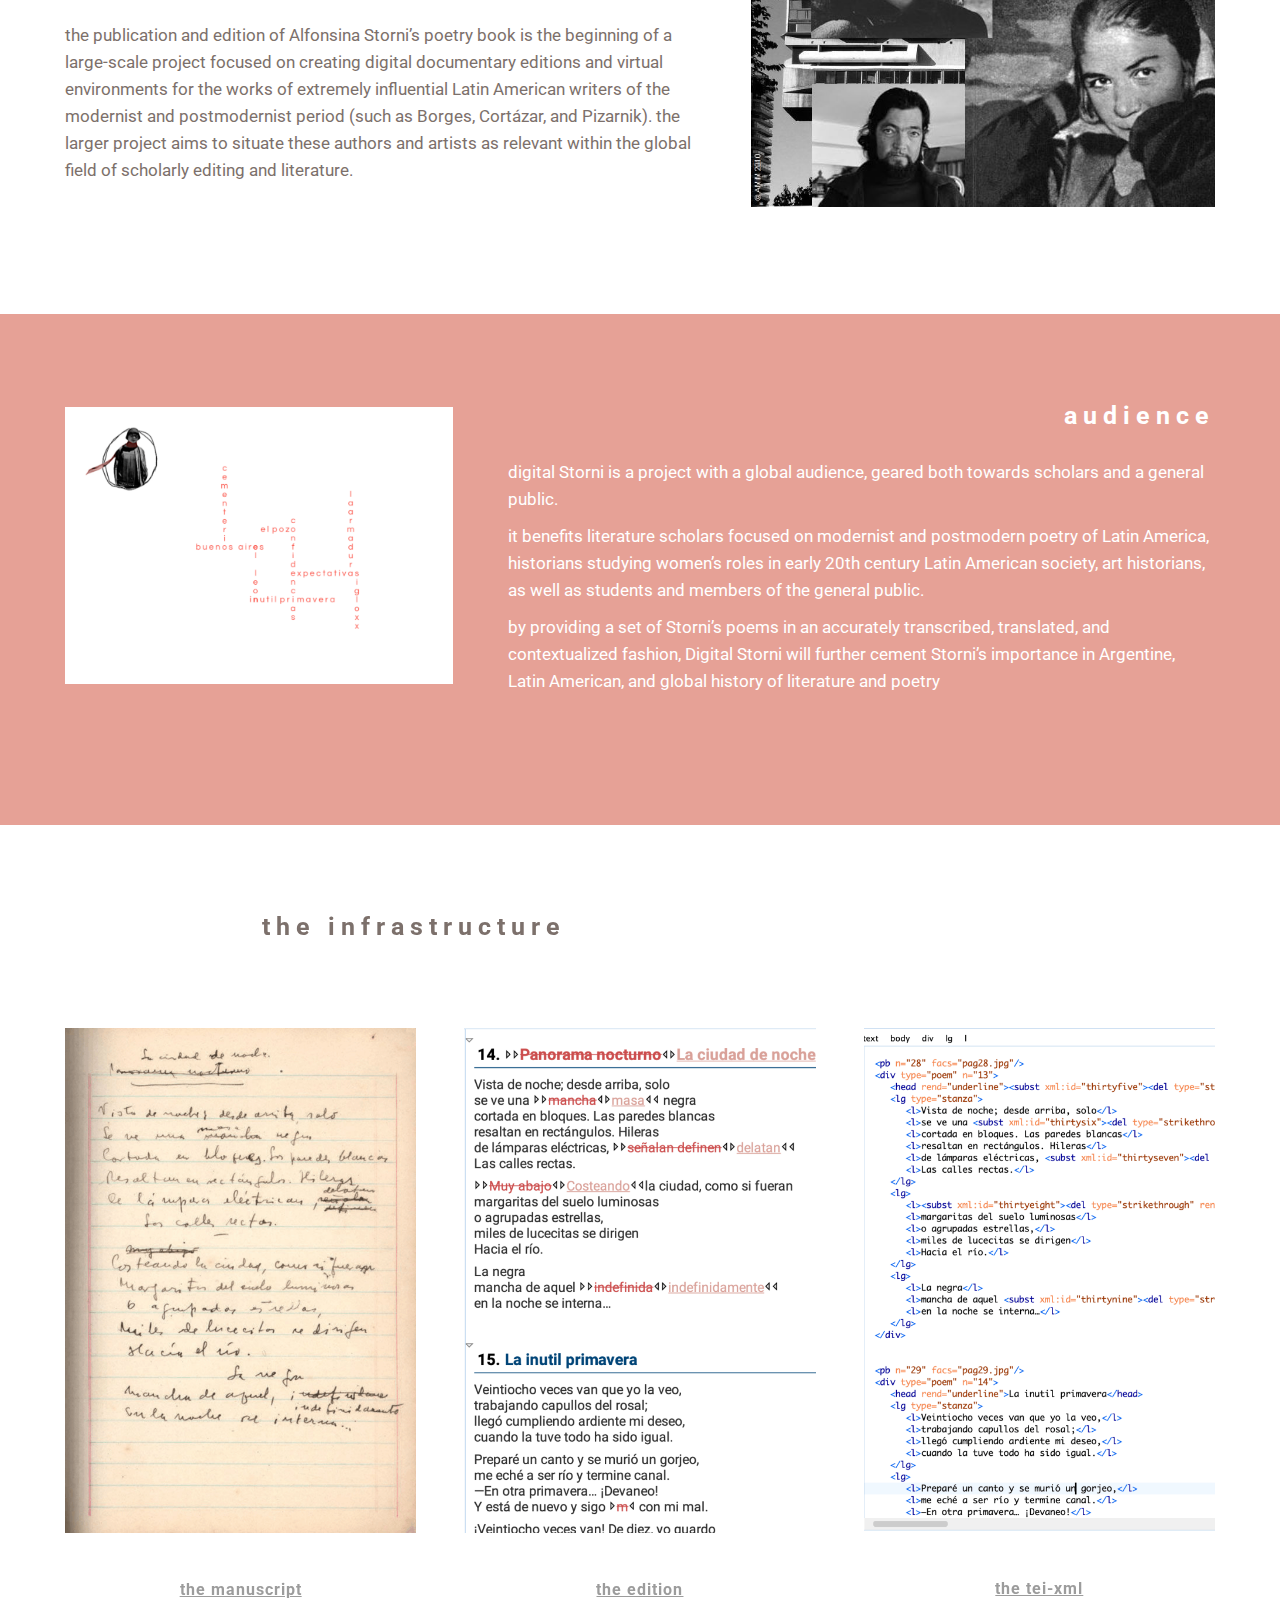
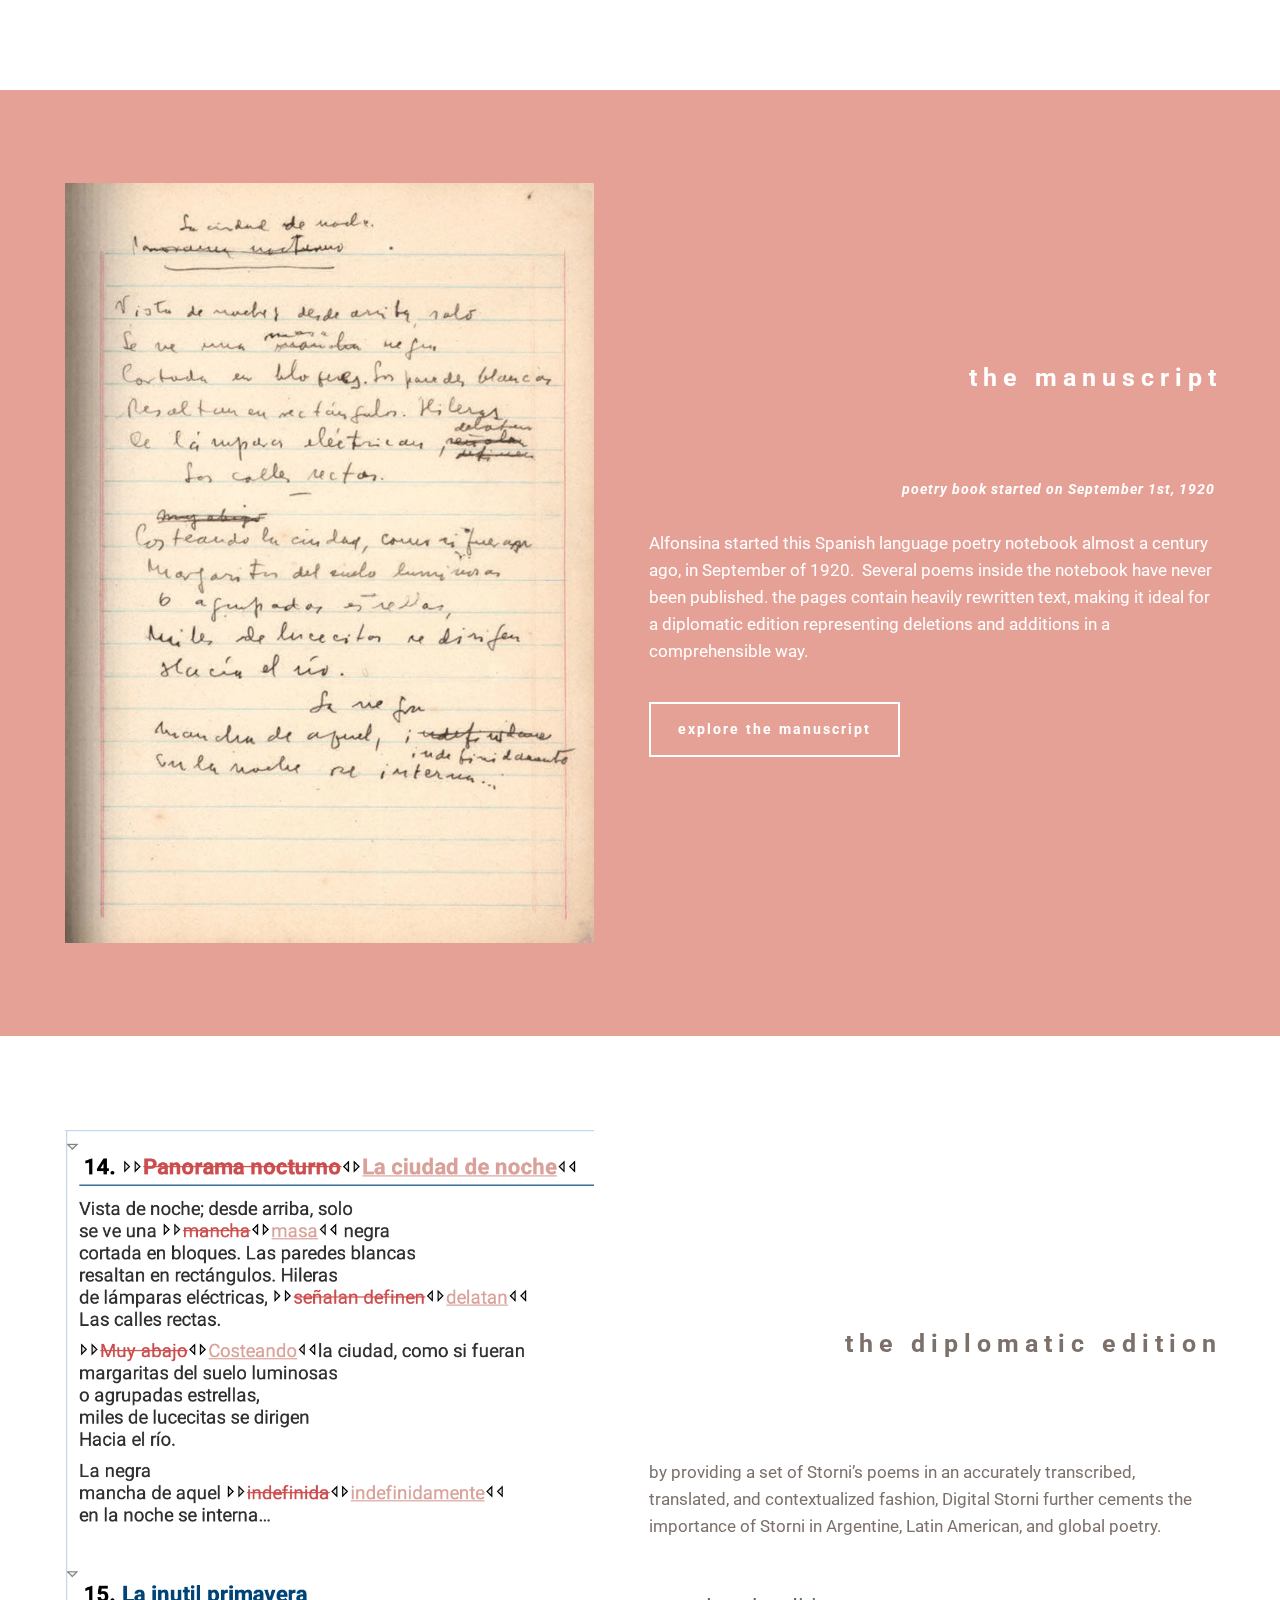
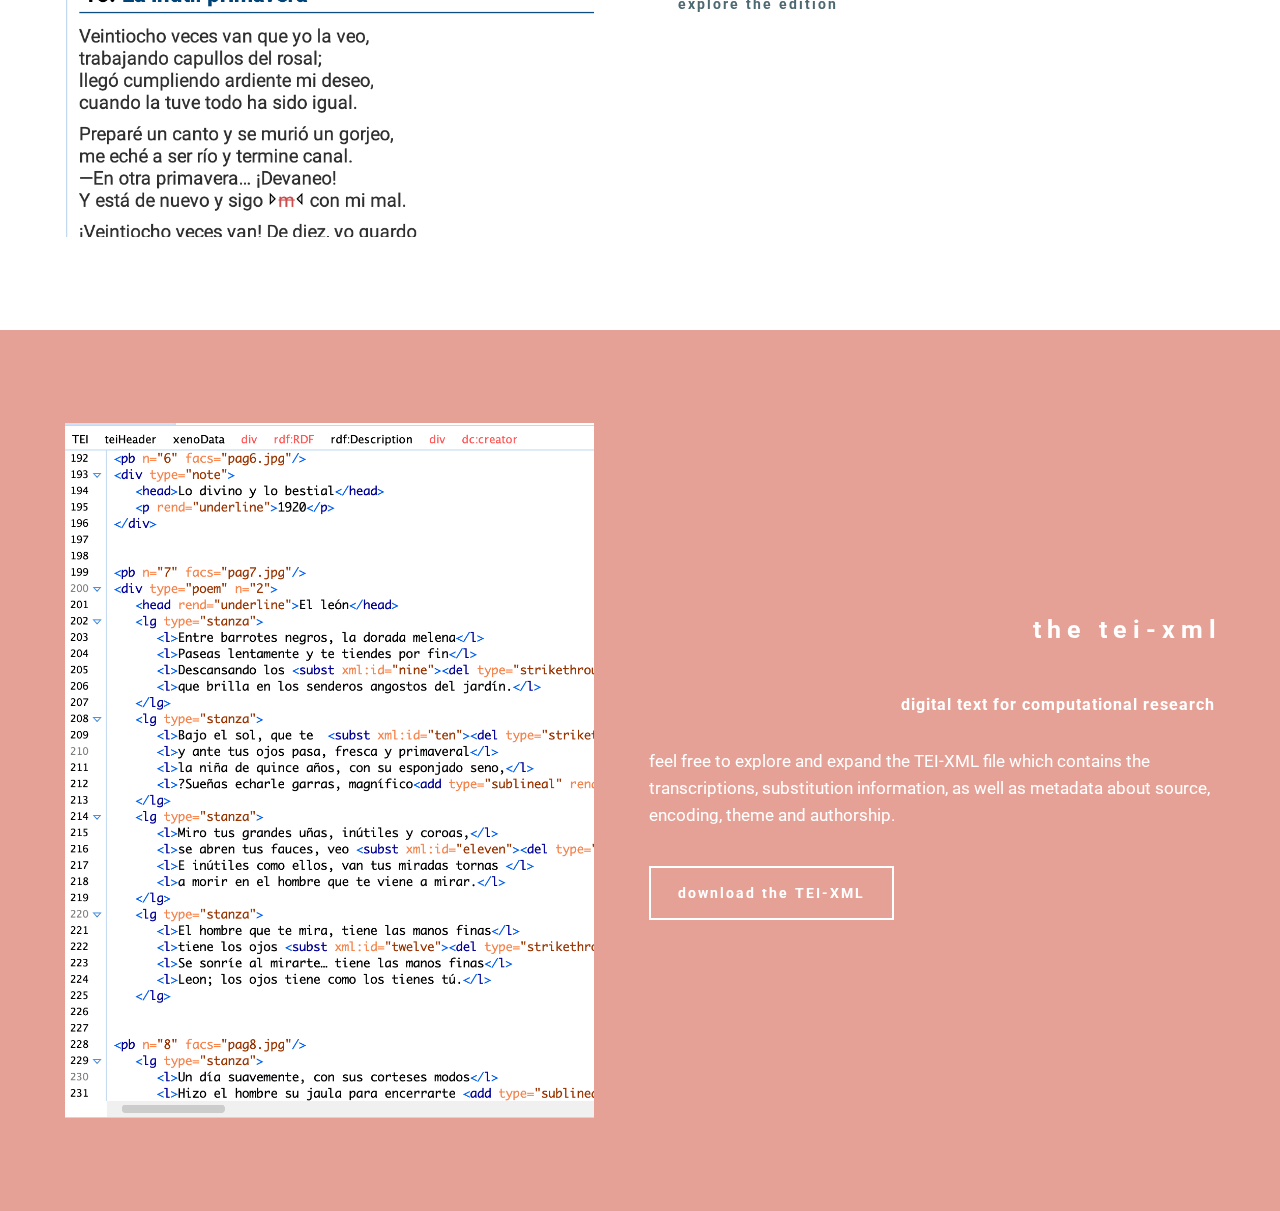
==== commit cd13ffa3: "Update about.html" ====
--- a/about.html
+++ b/about.html
@@ -44,7 +44,7 @@
     </div>
 </section>
 
-<section class="engine"><a href="https://mobirise.info/g">build a website for free</a></section><section class="mbr-box mbr-section mbr-section--relative mbr-section--fixed-size mbr-section--full-height mbr-section--bg-adapted mbr-parallax-background mbr-after-navbar" id="header1-l" data-rv-view="56" style="background-image: url(assets/images/1other-1-1924x1108.png);">
+<section class="engine"><a href="https://mobirise.info/t">free amp templates</a></section><section class="mbr-box mbr-section mbr-section--relative mbr-section--fixed-size mbr-section--full-height mbr-section--bg-adapted mbr-parallax-background mbr-after-navbar" id="header1-l" data-rv-view="56" style="background-image: url(assets/images/1other-1-1924x1108.png);">
     <div class="mbr-box__magnet mbr-box__magnet--sm-padding mbr-box__magnet--center-center">
         
         <div class="mbr-box__container mbr-section__container container">
@@ -242,7 +242,7 @@
         <div class="row">
             <div class="mbr-box mbr-box--fixed mbr-box--adapted">
                 <div class="mbr-box__magnet mbr-box__magnet--top-right mbr-section__left col-sm-6 image-size" style="width: 49%;">
-                    <figure class="mbr-figure mbr-figure--adapted mbr-figure--caption-inside-bottom mbr-figure--full-width"><img src="assets/images/tei-xml-953x1366.png" class="mbr-figure__img"></figure>
+                    <figure class="mbr-figure mbr-figure--adapted mbr-figure--caption-inside-bottom mbr-figure--full-width"><img src="assets/images/editionn.png" class="mbr-figure__img"></figure>
                 </div>
                 <div class="mbr-box__magnet mbr-class-mbr-box__magnet--center-left col-sm-6 content-size mbr-section__right">
                     <div class="mbr-section__container mbr-section__container--middle">
@@ -253,8 +253,7 @@
                     </div>
                     <div class="mbr-section__container mbr-section__container--middle">
                         <div class="mbr-article mbr-article--auto-align mbr-article--wysiwyg"><p>by providing a set of Storni’s poems in an
-accurately transcribed, translated, and
-contextualized fashion, Digital Storni further cements the importance of Storni in Argentine, Latin
+accurately transcribed, translated, and contextualized fashion, Digital Storni further cements the importance of Storni in Argentine, Latin
 American, and global poetry.</p></div>
                     </div>
                     <div class="mbr-section__container">
@@ -286,7 +285,7 @@
                         <div class="mbr-article mbr-article--auto-align mbr-article--wysiwyg"><p>feel free to explore and expand the TEI-XML file which contains the transcriptions, substitution information, as well as metadata about source, encoding, theme and authorship.</p></div>
                     </div>
                     <div class="mbr-section__container">
-                        <div class="mbr-buttons mbr-buttons--auto-align btn-inverse"><a class="mbr-buttons__btn btn btn-lg btn-default" href="assets/files/TEI-XML.docx">download the TEI-XML</a></div>
+                        <div class="mbr-buttons mbr-buttons--auto-align btn-inverse"><a class="mbr-buttons__btn btn btn-lg btn-default" href="assets/files/TEI-XML.rtf">download the TEI-XML</a></div>
                     </div>
                 </div>
                 
@@ -304,4 +303,4 @@
   
   
 </body>
-</html>+</html>
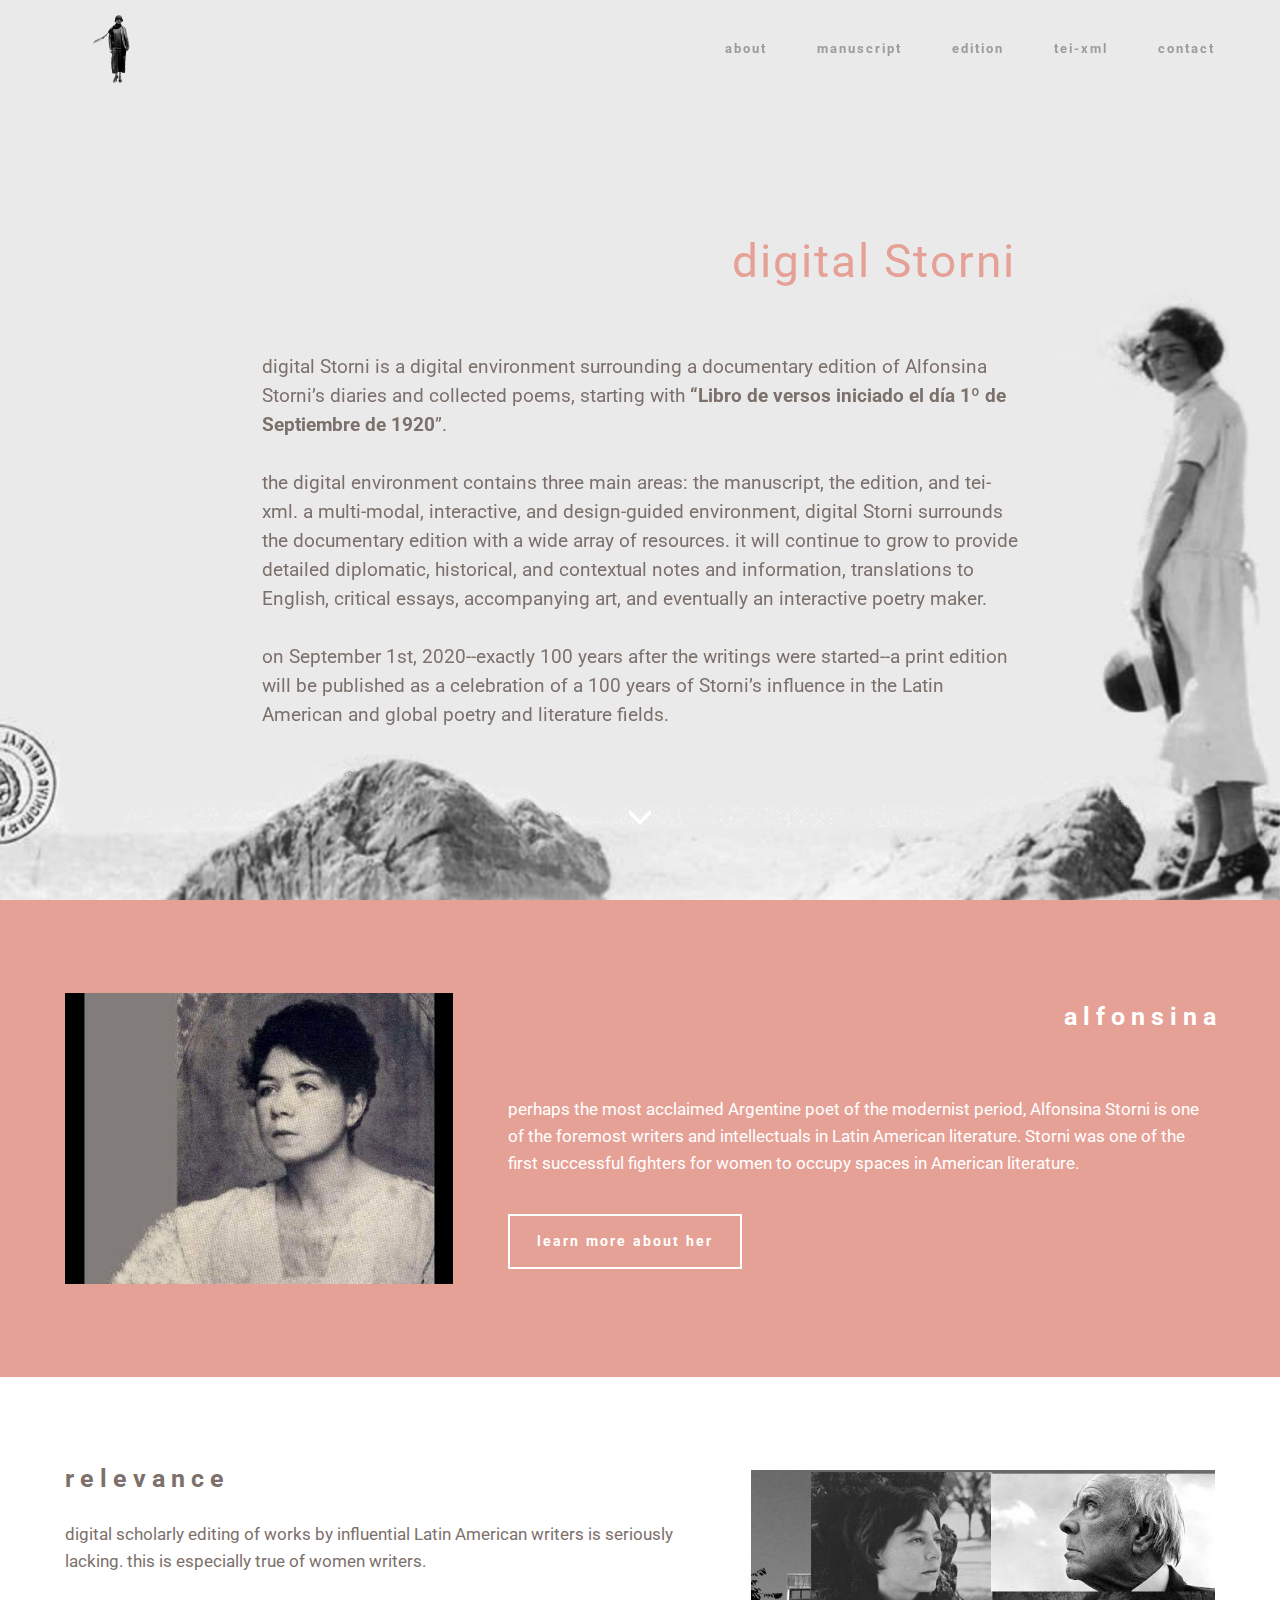
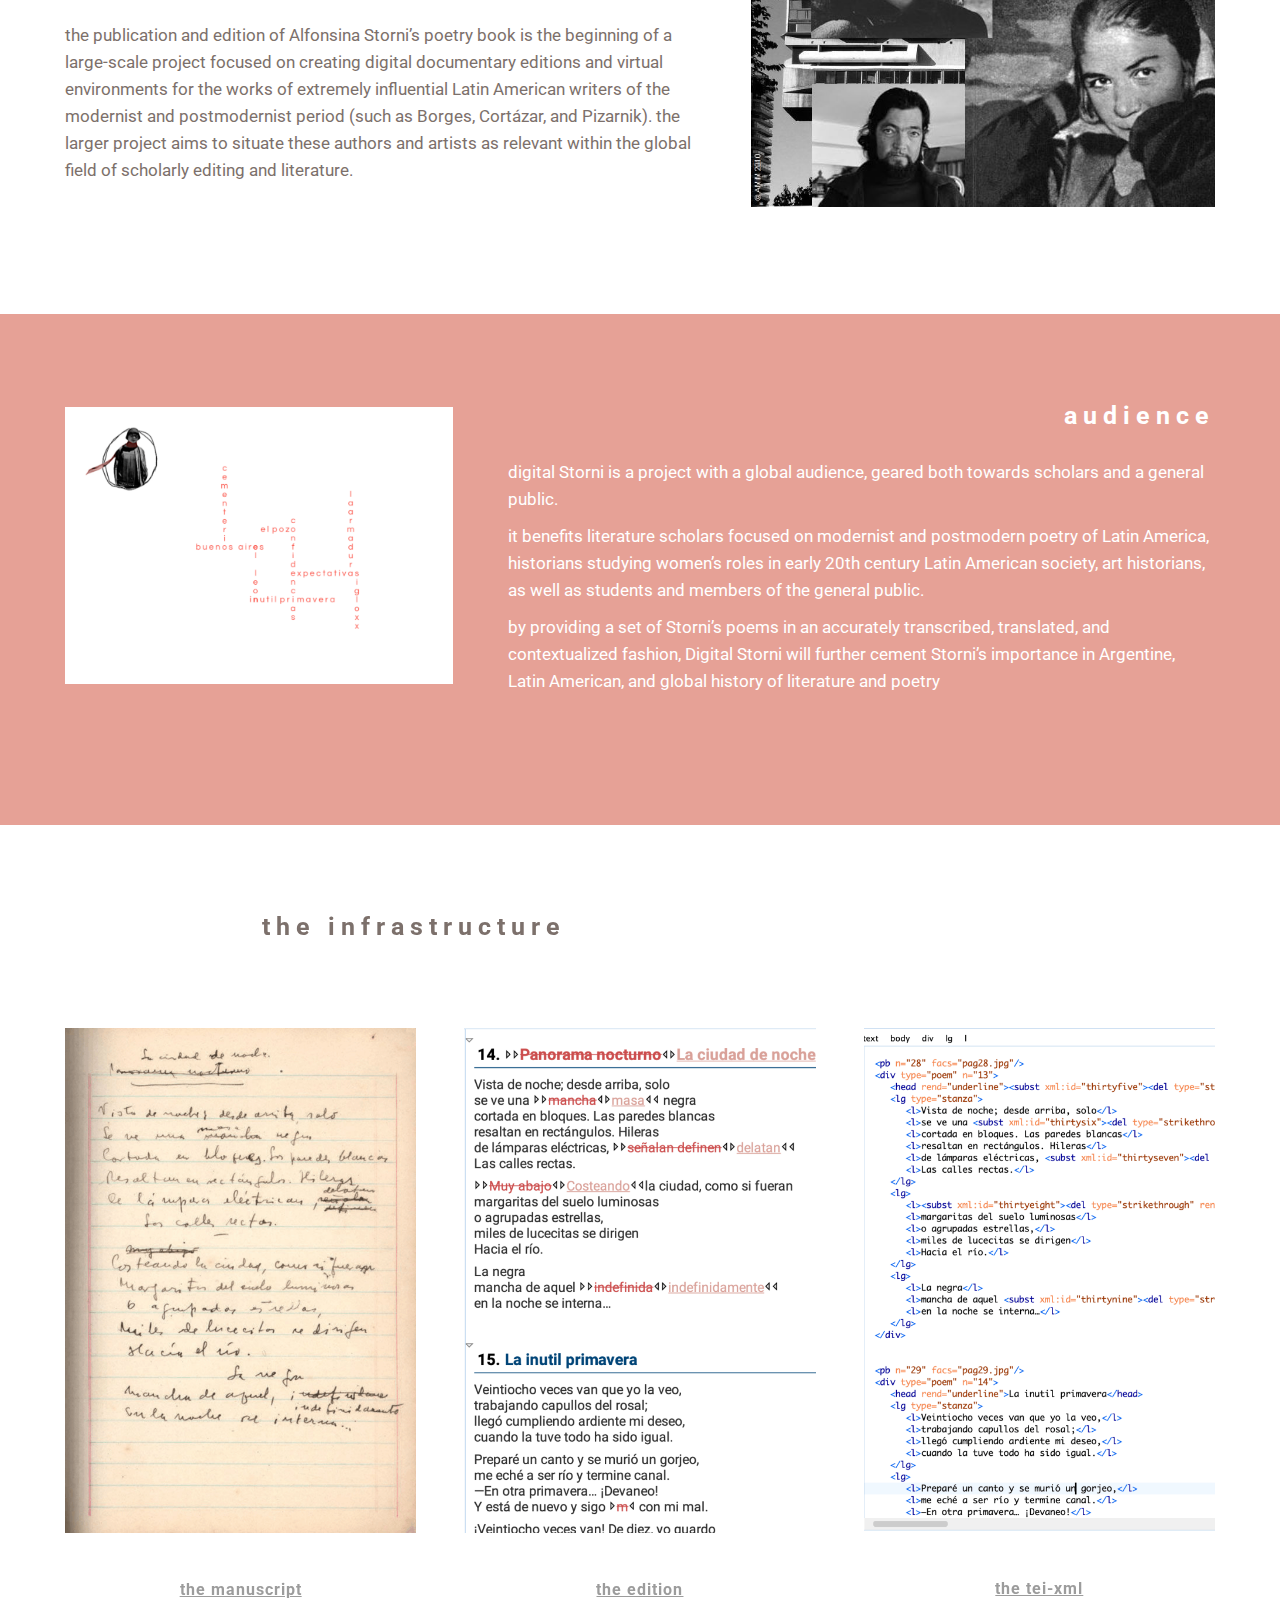
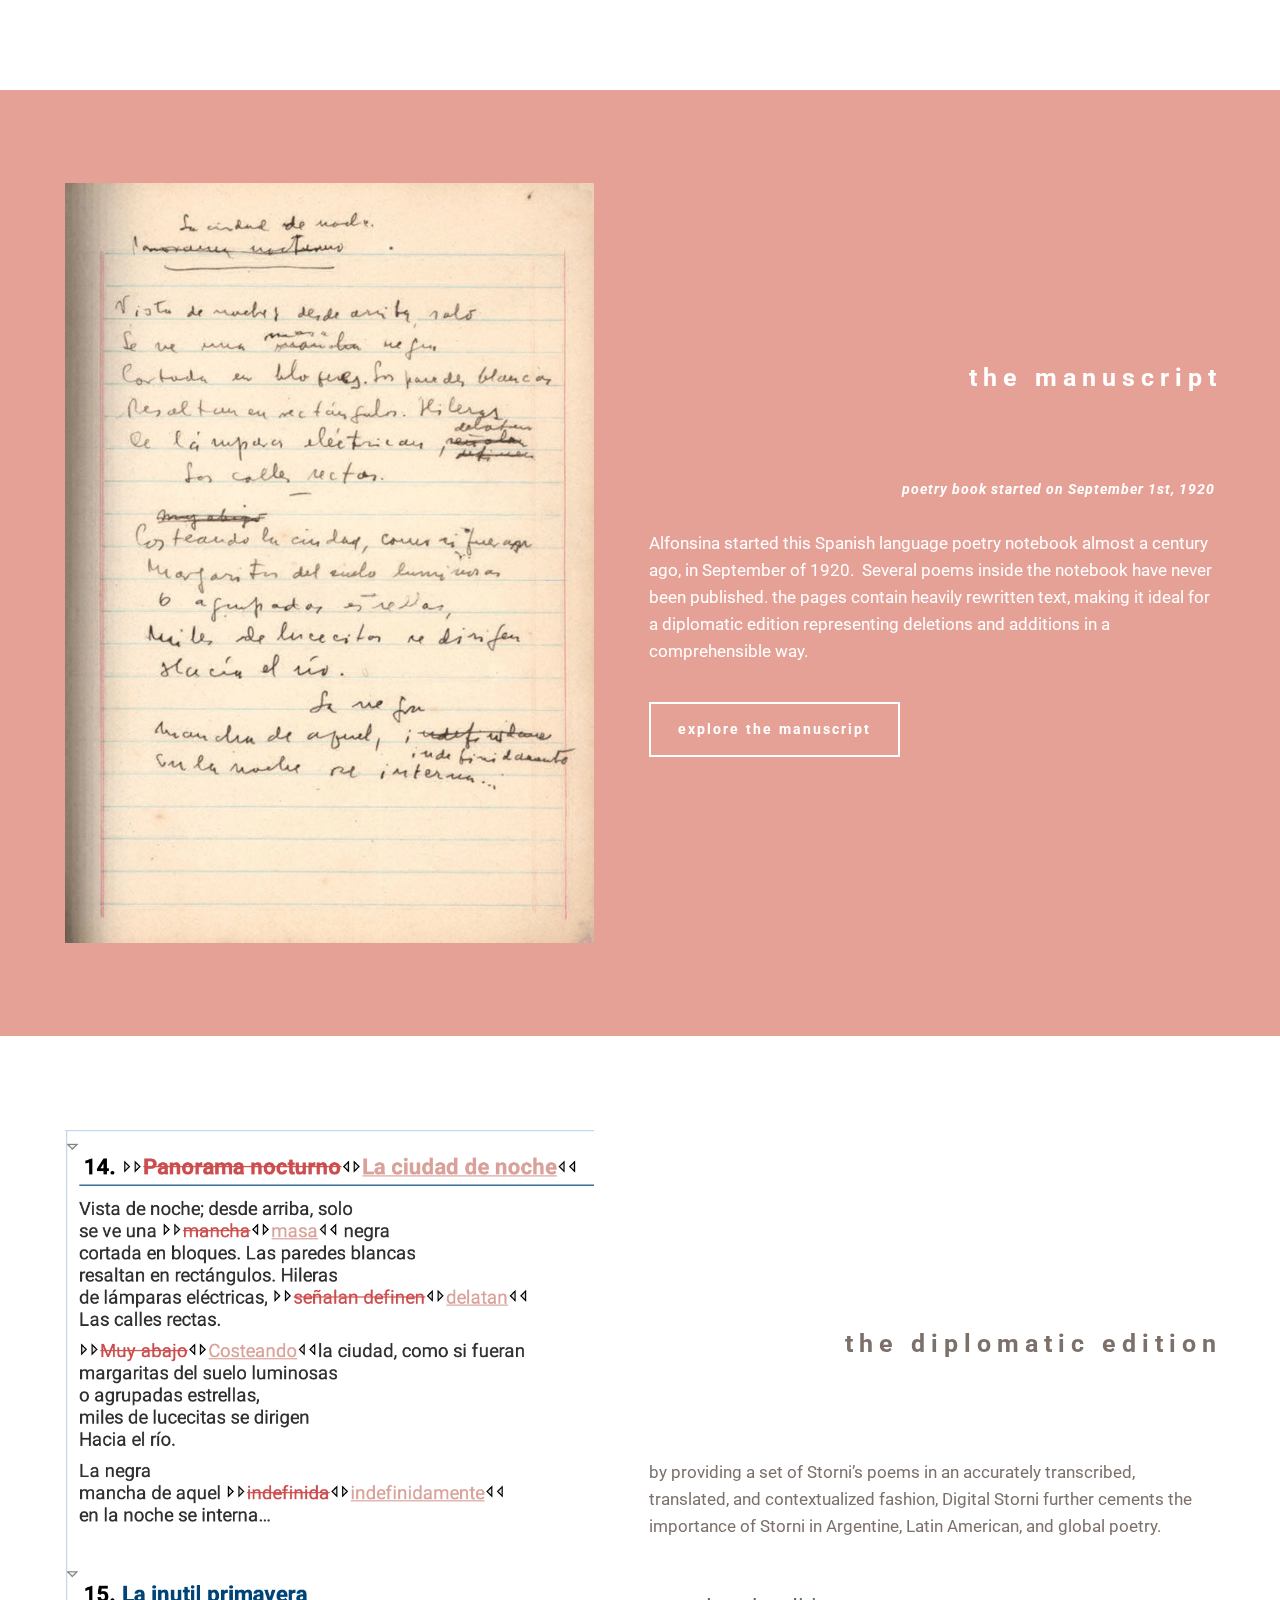
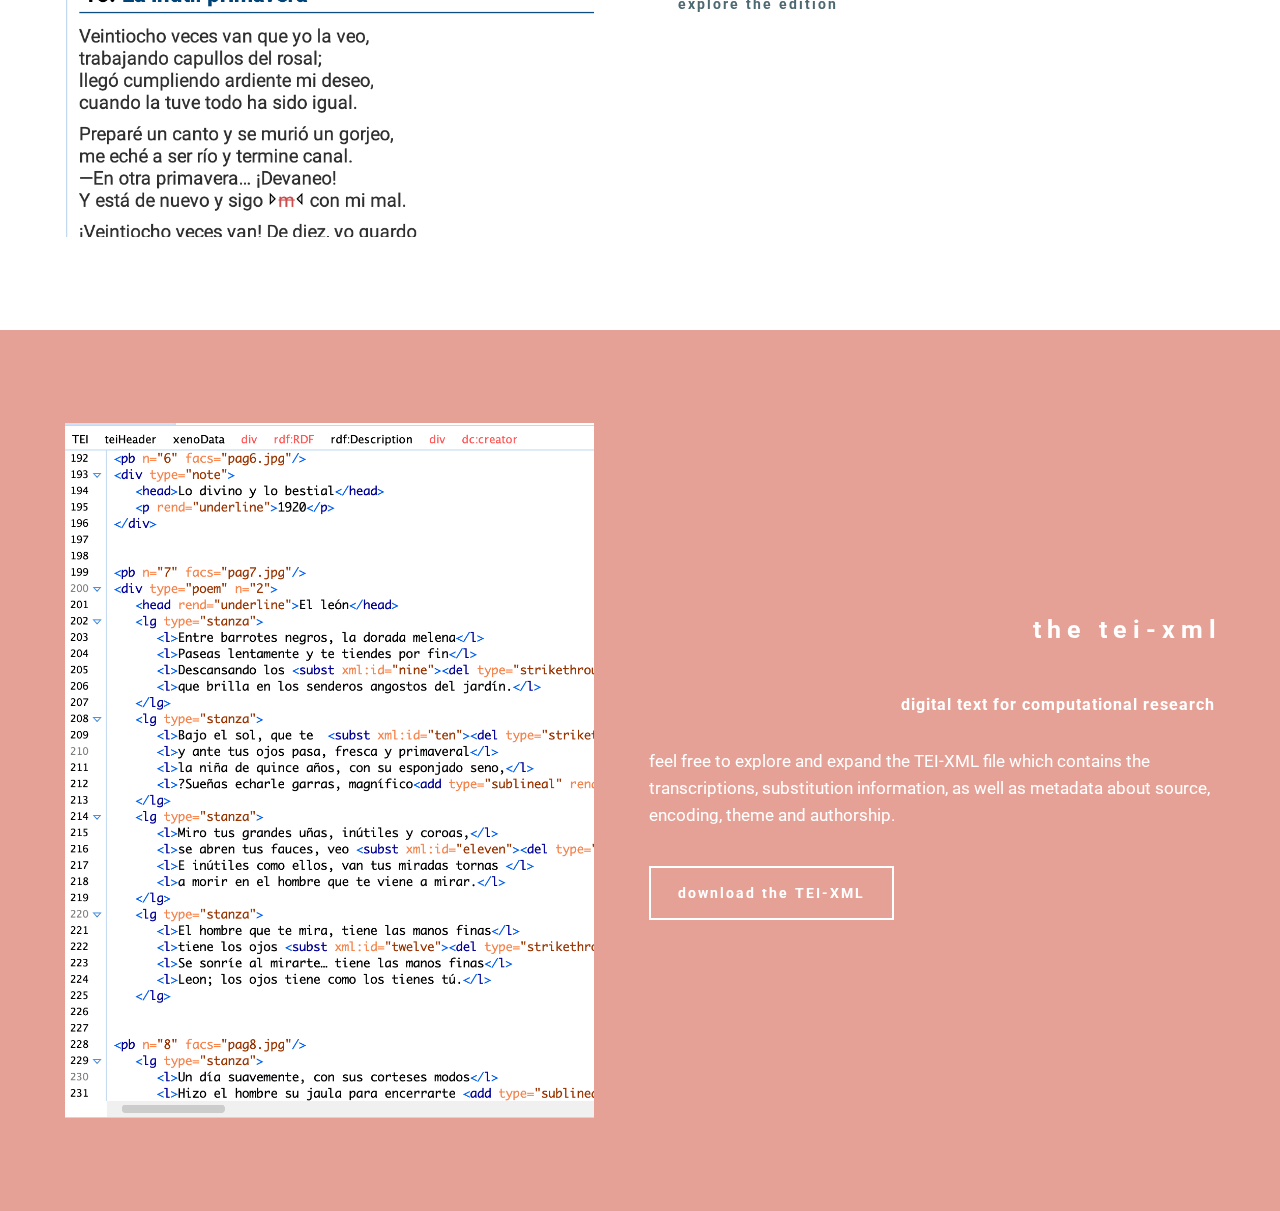
==== commit 8fd15724: "Update about.html" ====
--- a/about.html
+++ b/about.html
@@ -4,7 +4,6 @@
   <!-- Site made with Mobirise Website Builder v4.9.7, https://mobirise.com -->
   <meta charset="UTF-8">
   <meta http-equiv="X-UA-Compatible" content="IE=edge">
-  <meta name="generator" content="Mobirise v4.9.7, mobirise.com">
   <meta name="viewport" content="width=device-width, initial-scale=1, minimum-scale=1">
   <link rel="shortcut icon" href="assets/images/alfonsina-2-2-2-171x128.png" type="image/x-icon">
   <meta name="description" content="about Digital Storni">
@@ -51,7 +50,7 @@
             <div class="mbr-box mbr-box--stretched"><div class="mbr-box__magnet mbr-box__magnet--center-center">
                 <div class="row"><div class=" col-sm-8 col-sm-offset-2">
                     <div class="mbr-hero animated fadeInUp">
-                        <h1 class="mbr-hero__text"><span style="font-weight: normal;">storni digital</span><br></h1>
+                        <h1 class="mbr-hero__text"><span style="font-weight: normal;">digital Storni</span><br></h1>
                         <p class="mbr-hero__subtext"><br><br>digital Storni is a digital environment surrounding a documentary edition of Alfonsina Storni’s diaries and collected poems, starting with<strong> “Libro de versos iniciado el día 1º de Septiembre de 1920</strong>”. <br><br>the digital environment contains three main areas: the manuscript, the edition, and tei-xml. a multi-modal, interactive, and design-guided environment, digital Storni surrounds the documentary edition with a wide array of resources. it will continue to grow to provide detailed diplomatic, historical, and contextual notes and information, translations to English, critical essays, accompanying art, and eventually an interactive poetry maker.<br><br>on September 1st, 2020--exactly 100 years after the writings were started--a print edition will be published as a celebration of a 100 years of Storni’s influence in the Latin American and global poetry and literature fields.<br><br><br></p>
                     </div>
                     
--- a/assets/mobirise/css/mbr-additional.css
+++ b/assets/mobirise/css/mbr-additional.css
@@ -1,5 +1,4 @@
 @import url(https://fonts.googleapis.com/css?family=Slabo+27px);
-@import url(https://fonts.googleapis.com/css?family=Titillium+Web:400,300,700);
 
 #header4-n H1 {
   color: #e6a196;
@@ -64,7 +63,7 @@
   font-size: 19px;
   color: #7c706b;
   text-align: left;
-  font-family: 'Titillium Web', sans-serif;
+  font-family: 'Roboto', sans-serif;
 }
 #header1-l H1 {
   color: #b8312f;
